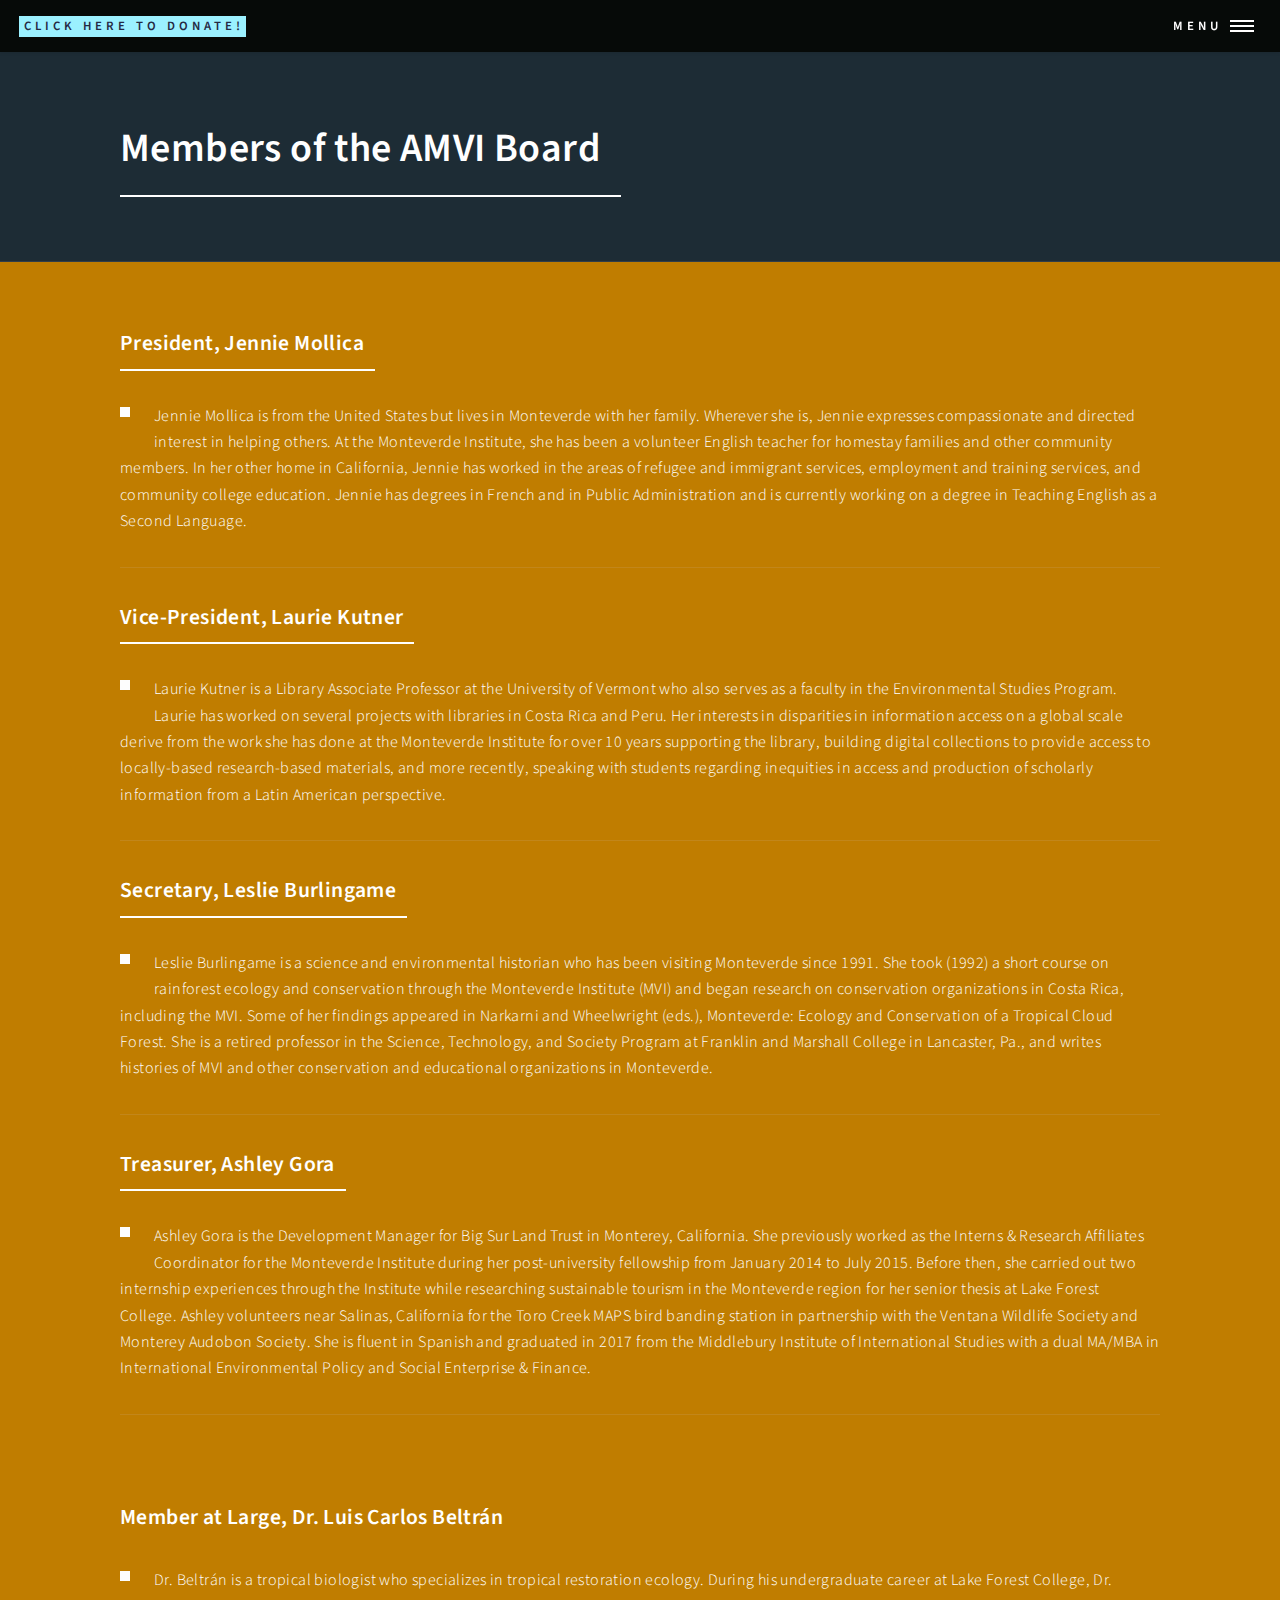
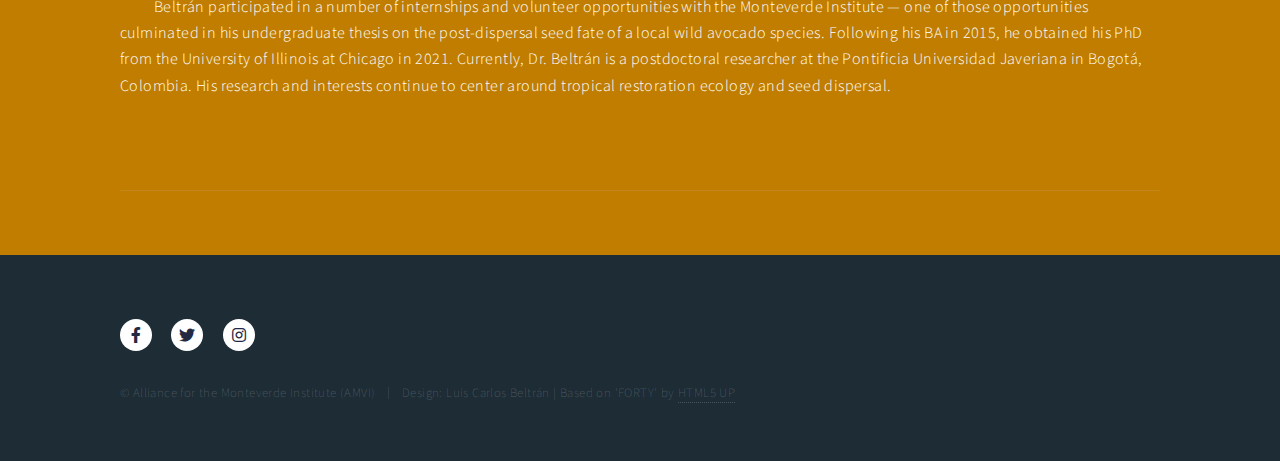
==== Board2.html @ 1d4072fe "Add files via upload" ====
<!DOCTYPE HTML>
<!--
	Forty by HTML5 UP
	html5up.net | @ajlkn
	Free for personal and commercial use under the CCA 3.0 license (html5up.net/license)
-->
<html>
	<head>
		<title>AMVI - Board of Directors</title>
		<meta charset="utf-8" />
		<meta name="viewport" content="width=device-width, initial-scale=1, user-scalable=no" />
		<link rel="stylesheet" href="assets/css/main.css" />
		<noscript><link rel="stylesheet" href="assets/css/noscript.css" /></noscript>
	</head>
	<body class="is-preload">

		<!-- Wrapper -->
			<div id="wrapper">

				<!-- Header -->
				<header id="header">
					<a href="Donate.html" class="logo"><strong>CLICK HERE TO DONATE!</strong> </a>
					<nav>
						<a href="#menu">Menu</a>
					</nav>
				</header>

				<!-- Menu -->
				<nav id="menu">
					<ul class="links">
						<li><a href="index.html">Home</a></li>
						<li><a href="GrantMakingPriorities.html">Grant Making Priorities</a></li>
						<li><a href="HowToApply.html">How to Apply</a></li>
						<li><a href="Partners.html">Partner Organizations</a></li>
						<li><a href="research.html">Monteverde Research</a></li>
						<li><a href="Board2.html">Meet the Board</a></li>
						<li><a href="Donate.html">Donate</a></li>
					</ul>
				</nav>

				<!-- Main -->
					<div id="main" class="alt">

						<!-- One -->
							<section id="one">
								<div class="inner">
									<header class="major">
										<h1>Members of the AMVI Board</h1>
									</header>
								</div>
							</section>

					</div>

					<div class="content", style="background-color:rgb(192, 125, 0)">
						<div class="inner">
							<header class="major">
								<h3>President, Jennie Mollica</h3>
							</header>
							<p><span class="image left"><img src="images/Jennie.jpeg" alt="" style="border: 5px solid rgb(253, 253, 253)"/></span>
								Jennie Mollica is from the United States but lives in Monteverde with her family. Wherever she is, Jennie expresses compassionate and directed interest in helping others. At the Monteverde Institute, she has been a volunteer English teacher for homestay families and other community members.  In her other home in California, Jennie has worked in the areas of refugee and immigrant services, employment and training services, and community college education. Jennie has degrees in French and in Public Administration and is currently working on a degree in Teaching English as a Second Language.</p>
							<hr>
							<header class="major">
							<h3>Vice-President, Laurie Kutner</h3>
							</header>
							<p><span class="image left"><img src="images/Laurie.png" alt="" style="border: 5px solid rgb(253, 253, 253)"/></span>
								Laurie Kutner is a Library Associate Professor at the University of Vermont who also serves as a faculty in the Environmental Studies Program.  Laurie has worked on several projects with libraries in Costa Rica and Peru.  Her interests in disparities in information access on a global scale derive from the work she has done at the Monteverde Institute for over 10 years supporting the library, building digital collections to provide access to locally-based research-based materials, and more recently, speaking with students regarding inequities in access and production of scholarly information from a Latin American perspective.</p>
							<hr>
							<header class="major">
								<h3>Secretary, Leslie Burlingame</h3>
							</header>
							<p><span class="image left"><img src="images/Leslie.png" alt="" style="border: 5px solid rgb(253, 253, 253)"/></span>
								Leslie Burlingame is a science and environmental historian who has been visiting Monteverde since 1991. She took (1992) a short course on rainforest ecology and conservation through the Monteverde Institute (MVI) and began research on conservation organizations in Costa Rica, including the MVI. Some of her findings appeared in Narkarni and Wheelwright (eds.), Monteverde: Ecology and Conservation of a Tropical Cloud Forest.  She is a retired professor in the Science, Technology, and Society Program at Franklin and Marshall College in Lancaster, Pa., and writes histories of MVI and other conservation and educational organizations in Monteverde.</p>
							<hr>
							<header class="major">
								<h3>Treasurer, Ashley Gora</h3>
							</header>	
							<p><span class="image left"><img src="images/Ashley.png" alt="" style="border: 5px solid rgb(253, 253, 253)"/></span>
								Ashley Gora is the Development Manager for Big Sur Land Trust in Monterey, California. She previously worked as the Interns & Research Affiliates Coordinator for the Monteverde Institute during her post-university fellowship from January 2014 to July 2015. Before then, she carried out two internship experiences through the Institute while researching sustainable tourism in the Monteverde region for her senior thesis at Lake Forest College. Ashley volunteers near Salinas, California for the Toro Creek MAPS bird banding station in partnership with the Ventana Wildlife Society and Monterey Audobon Society. She is fluent in Spanish and graduated in 2017 from the Middlebury Institute of International Studies with a dual MA/MBA in International Environmental Policy and Social Enterprise & Finance.</p>
							<hr>
							<header class="major"><br><br>
								<h3>Member at Large, Dr. Luis Carlos Beltrán</h3>
							</header>
							<p><span class="image left"><img src="images/Luis.png" alt="" style="border: 5px solid rgb(253, 253, 253)"/></span>
								Dr. Beltrán is a tropical biologist who specializes in tropical restoration ecology. 
								During his undergraduate career at Lake Forest College, Dr. Beltrán participated in a number of internships and volunteer opportunities 
								with the Monteverde Institute — one of those opportunities culminated in his undergraduate thesis on the 
								post-dispersal seed fate of a local wild avocado species. Following his BA in 2015, he obtained his PhD from the University of Illinois at Chicago in 2021. 
								Currently, Dr. Beltrán is a postdoctoral researcher at the Pontificia Universidad Javeriana in Bogotá, Colombia. 
								His research and interests continue to center around tropical restoration ecology and seed dispersal. 
							</p>					<br>		<hr>

							
							</div>
					</div>

					



					
				<!-- Footer -->
				<footer id="footer">
				<div class="inner">
					<ul class="icons">
						<li><a href="https://www.facebook.com/alliancemvi" class="icon brands alt fa-facebook-f"><span class="label">Facebook</span></a></li>
						<li><a href="#" class="icon brands alt fa-twitter"><span class="label">Twitter</span></a></li>
						<li><a href="#" class="icon brands alt fa-instagram"><span class="label">Instagram</span></a></li>
					</ul>
					<ul class="copyright">
						<li>&copy; Alliance for the Monteverde Institute (AMVI)</li><li>Design: Luis Carlos Beltrán | Based on 'FORTY' by <a href="https://html5up.net">HTML5 UP</a></li>
					</ul>
				</div>
			</footer>

	</div>

			</div>

		<!-- Scripts -->
			<script src="assets/js/jquery.min.js"></script>
			<script src="assets/js/jquery.scrolly.min.js"></script>
			<script src="assets/js/jquery.scrollex.min.js"></script>
			<script src="assets/js/browser.min.js"></script>
			<script src="assets/js/breakpoints.min.js"></script>
			<script src="assets/js/util.js"></script>
			<script src="assets/js/main.js"></script>

	</body>
</html>
---- assets/css/main.css ----
@import url(fontawesome-all.min.css);
@import url("https://fonts.googleapis.com/css?family=Source+Sans+Pro:300,300italic,600,600italic");

/*
	Forty by HTML5 UP
	html5up.net | @ajlkn
	Free for personal and commercial use under the CCA 3.0 license (html5up.net/license)
*/

html, body, div, span, applet, object,
iframe, h1, h2, h3, h4, h5, h6, p, blockquote,
pre, a, abbr, acronym, address, big, cite,
code, del, dfn, em, img, ins, kbd, q, s, samp,
small, strike, strong, sub, sup, tt, var, b,
u, i, center, dl, dt, dd, ol, ul, li, fieldset,
form, label, legend, table, caption, tbody,
tfoot, thead, tr, th, td, article, aside,
canvas, details, embed, figure, figcaption,
footer, header, hgroup, menu, nav, output, ruby,
section, summary, time, mark, audio, video {
	margin: 0;
	padding: 0;
	border: 0;
	font-size: 100%;
	font: inherit;
	vertical-align: baseline;}

article, aside, details, figcaption, figure,
footer, header, hgroup, menu, nav, section {
	display: block;}

body {
	line-height: 1;
}

ol, ul {
	list-style: none;
}

blockquote, q {
	quotes: none;
}

	blockquote:before, blockquote:after, q:before, q:after {
		content: '';
		content: none;
	}

table {
	border-collapse: collapse;
	border-spacing: 0;
}

body {
	-webkit-text-size-adjust: none;
}

mark {
	background-color: transparent;
	color: inherit;
}

input::-moz-focus-inner {
	border: 0;
	padding: 0;
}

input, select, textarea {
	-moz-appearance: none;
	-webkit-appearance: none;
	-ms-appearance: none;
	appearance: none;
}

/* Basic */

	@-ms-viewport {
		width: device-width;
	}

	body {
		-ms-overflow-style: scrollbar;
	}

	@media screen and (max-width: 480px) {

		html, body {
			min-width: 320px;
		}

	}

	html {
		box-sizing: border-box;
	}

	*, *:before, *:after {
		box-sizing: inherit;
	}

	body {
		background: #1d2c35;
	} 
	/* This is for setting all the background color  */

		body.is-preload *, body.is-preload *:before, body.is-preload *:after {
			-moz-animation: none !important;
			-webkit-animation: none !important;
			-ms-animation: none !important;
			animation: none !important;
			-moz-transition: none !important;
			-webkit-transition: none !important;
			-ms-transition: none !important;
			transition: none !important;
		}

/* Type */

	body, input, select, textarea {
		color: #ffffff;
		font-family: "Source Sans Pro", Helvetica, sans-serif;
		font-size: 17pt;
		font-weight: 300;
		letter-spacing: 0.025em;
		line-height: 1.65;
	}

		@media screen and (max-width: 1680px) {

			body, input, select, textarea {
				font-size: 14pt;
			}

		}

		@media screen and (max-width: 1280px) {

			body, input, select, textarea {
				font-size: 12pt;
			}

		}

		@media screen and (max-width: 360px) {

			body, input, select, textarea {
				font-size: 11pt;
			}

		}

	a {
		-moz-transition: color 0.2s ease-in-out, border-bottom-color 0.2s ease-in-out;
		-webkit-transition: color 0.2s ease-in-out, border-bottom-color 0.2s ease-in-out;
		-ms-transition: color 0.2s ease-in-out, border-bottom-color 0.2s ease-in-out;
		transition: color 0.2s ease-in-out, border-bottom-color 0.2s ease-in-out;
		border-bottom: dotted 1px;
		color: inherit;
		text-decoration: none;
	}

		a:hover {
			border-bottom-color: transparent;
			color: #9bf1ff !important;
		}

		a:active {
			color: #53e3fb !important;
		}

	strong, b {
		color: #ffffff;
		font-weight: 600;
	}

	em, i {
		font-style: italic;
	}

	p {
		margin: 0 0 2em 0;
	}

	h1, h2, h3, h4, h5, h6 {
		color: #ffffff;
		font-weight: 600;
		line-height: 1.65;
		margin: 0 0 1em 0;
	}

		h1 a, h2 a, h3 a, h4 a, h5 a, h6 a {
			color: inherit;
			border-bottom: 0;
		}

	h1 {
		font-size: 2.5em;
	}

	h2 {
		font-size: 1.75em;
	}

	h3 {
		font-size: 1.35em;
	}

	h4 {
		font-size: 1.1em;
	}

	h5 {
		font-size: 0.9em;
	}

	h6 {
		font-size: 0.7em;
	}

	@media screen and (max-width: 736px) {

		h1 {
			font-size: 2em;
		}

		h2 {
			font-size: 1.5em;
		}

		h3 {
			font-size: 1.25em;
		}

	}

	sub {
		font-size: 0.8em;
		position: relative;
		top: 0.5em;
	}

	sup {
		font-size: 0.8em;
		position: relative;
		top: -0.5em;
	}

	blockquote {
		border-left: solid 4px rgba(212, 212, 255, 0.1);
		font-style: italic;
		margin: 0 0 2em 0;
		padding: 0.5em 0 0.5em 2em;
	}

	code {
		background: rgba(212, 212, 255, 0.035);
		font-family: "Courier New", monospace;
		font-size: 0.9em;
		margin: 0 0.25em;
		padding: 0.25em 0.65em;
	}

	pre {
		-webkit-overflow-scrolling: touch;
		font-family: "Courier New", monospace;
		font-size: 0.9em;
		margin: 0 0 2em 0;
	}

		pre code {
			display: block;
			line-height: 1.75;
			padding: 1em 1.5em;
			overflow-x: auto;
		}

	hr {
		border: 0;
		border-bottom: solid 1px rgba(212, 212, 255, 0.1);
		margin: 2em 0;
	}

		hr.major {
			margin: 3em 0;
		}

	.align-left {
		text-align: left;
	}

	.align-center {
		text-align: center;
	}

	.align-right {
		text-align: right;
	}

/* Row */

	.row {
		display: flex;
		flex-wrap: wrap;
		box-sizing: border-box;
		align-items: stretch;
	}

		.row > * {
			box-sizing: border-box;
		}

		.row.gtr-uniform > * > :last-child {
			margin-bottom: 0;
		}

		.row.aln-left {
			justify-content: flex-start;
		}

		.row.aln-center {
			justify-content: center;
		}

		.row.aln-right {
			justify-content: flex-end;
		}

		.row.aln-top {
			align-items: flex-start;
		}

		.row.aln-middle {
			align-items: center;
		}

		.row.aln-bottom {
			align-items: flex-end;
		}

		.row > .imp {
			order: -1;
		}

		.row > .col-1 {
			width: 8.33333%;
		}

		.row > .off-1 {
			margin-left: 8.33333%;
		}

		.row > .col-2 {
			width: 16.66667%;
		}

		.row > .off-2 {
			margin-left: 16.66667%;
		}

		.row > .col-3 {
			width: 25%;
		}

		.row > .off-3 {
			margin-left: 25%;
		}

		.row > .col-4 {
			width: 33.33333%;
		}

		.row > .off-4 {
			margin-left: 33.33333%;
		}

		.row > .col-5 {
			width: 41.66667%;
		}

		.row > .off-5 {
			margin-left: 41.66667%;
		}

		.row > .col-6 {
			width: 50%;
		}

		.row > .off-6 {
			margin-left: 50%;
		}

		.row > .col-7 {
			width: 58.33333%;
		}

		.row > .off-7 {
			margin-left: 58.33333%;
		}

		.row > .col-8 {
			width: 66.66667%;
		}

		.row > .off-8 {
			margin-left: 66.66667%;
		}

		.row > .col-9 {
			width: 75%;
		}

		.row > .off-9 {
			margin-left: 75%;
		}

		.row > .col-10 {
			width: 83.33333%;
		}

		.row > .off-10 {
			margin-left: 83.33333%;
		}

		.row > .col-11 {
			width: 91.66667%;
		}

		.row > .off-11 {
			margin-left: 91.66667%;
		}

		.row > .col-12 {
			width: 100%;
		}

		.row > .off-12 {
			margin-left: 100%;
		}

		.row.gtr-0 {
			margin-top: 0;
			margin-left: 0em;
		}

			.row.gtr-0 > * {
				padding: 0 0 0 0em;
			}

			.row.gtr-0.gtr-uniform {
				margin-top: 0em;
			}

				.row.gtr-0.gtr-uniform > * {
					padding-top: 0em;
				}

		.row.gtr-25 {
			margin-top: 0;
			margin-left: -0.5em;
		}

			.row.gtr-25 > * {
				padding: 0 0 0 0.5em;
			}

			.row.gtr-25.gtr-uniform {
				margin-top: -0.5em;
			}

				.row.gtr-25.gtr-uniform > * {
					padding-top: 0.5em;
				}

		.row.gtr-50 {
			margin-top: 0;
			margin-left: -1em;
		}

			.row.gtr-50 > * {
				padding: 0 0 0 1em;
			}

			.row.gtr-50.gtr-uniform {
				margin-top: -1em;
			}

				.row.gtr-50.gtr-uniform > * {
					padding-top: 1em;
				}

		.row {
			margin-top: 0;
			margin-left: -2em;
		}

			.row > * {
				padding: 0 0 0 2em;
			}

			.row.gtr-uniform {
				margin-top: -2em;
			}

				.row.gtr-uniform > * {
					padding-top: 2em;
				}

		.row.gtr-150 {
			margin-top: 0;
			margin-left: -3em;
		}

			.row.gtr-150 > * {
				padding: 0 0 0 3em;
			}

			.row.gtr-150.gtr-uniform {
				margin-top: -3em;
			}

				.row.gtr-150.gtr-uniform > * {
					padding-top: 3em;
				}

		.row.gtr-200 {
			margin-top: 0;
			margin-left: -4em;
		}

			.row.gtr-200 > * {
				padding: 0 0 0 4em;
			}

			.row.gtr-200.gtr-uniform {
				margin-top: -4em;
			}

				.row.gtr-200.gtr-uniform > * {
					padding-top: 4em;
				}

		@media screen and (max-width: 1680px) {

			.row {
				display: flex;
				flex-wrap: wrap;
				box-sizing: border-box;
				align-items: stretch;
			}

				.row > * {
					box-sizing: border-box;
				}

				.row.gtr-uniform > * > :last-child {
					margin-bottom: 0;
				}

				.row.aln-left {
					justify-content: flex-start;
				}

				.row.aln-center {
					justify-content: center;
				}

				.row.aln-right {
					justify-content: flex-end;
				}

				.row.aln-top {
					align-items: flex-start;
				}

				.row.aln-middle {
					align-items: center;
				}

				.row.aln-bottom {
					align-items: flex-end;
				}

				.row > .imp-xlarge {
					order: -1;
				}

				.row > .col-1-xlarge {
					width: 8.33333%;
				}

				.row > .off-1-xlarge {
					margin-left: 8.33333%;
				}

				.row > .col-2-xlarge {
					width: 16.66667%;
				}

				.row > .off-2-xlarge {
					margin-left: 16.66667%;
				}

				.row > .col-3-xlarge {
					width: 25%;
				}

				.row > .off-3-xlarge {
					margin-left: 25%;
				}

				.row > .col-4-xlarge {
					width: 33.33333%;
				}

				.row > .off-4-xlarge {
					margin-left: 33.33333%;
				}

				.row > .col-5-xlarge {
					width: 41.66667%;
				}

				.row > .off-5-xlarge {
					margin-left: 41.66667%;
				}

				.row > .col-6-xlarge {
					width: 50%;
				}

				.row > .off-6-xlarge {
					margin-left: 50%;
				}

				.row > .col-7-xlarge {
					width: 58.33333%;
				}

				.row > .off-7-xlarge {
					margin-left: 58.33333%;
				}

				.row > .col-8-xlarge {
					width: 66.66667%;
				}

				.row > .off-8-xlarge {
					margin-left: 66.66667%;
				}

				.row > .col-9-xlarge {
					width: 75%;
				}

				.row > .off-9-xlarge {
					margin-left: 75%;
				}

				.row > .col-10-xlarge {
					width: 83.33333%;
				}

				.row > .off-10-xlarge {
					margin-left: 83.33333%;
				}

				.row > .col-11-xlarge {
					width: 91.66667%;
				}

				.row > .off-11-xlarge {
					margin-left: 91.66667%;
				}

				.row > .col-12-xlarge {
					width: 100%;
				}

				.row > .off-12-xlarge {
					margin-left: 100%;
				}

				.row.gtr-0 {
					margin-top: 0;
					margin-left: 0em;
				}

					.row.gtr-0 > * {
						padding: 0 0 0 0em;
					}

					.row.gtr-0.gtr-uniform {
						margin-top: 0em;
					}

						.row.gtr-0.gtr-uniform > * {
							padding-top: 0em;
						}

				.row.gtr-25 {
					margin-top: 0;
					margin-left: -0.5em;
				}

					.row.gtr-25 > * {
						padding: 0 0 0 0.5em;
					}

					.row.gtr-25.gtr-uniform {
						margin-top: -0.5em;
					}

						.row.gtr-25.gtr-uniform > * {
							padding-top: 0.5em;
						}

				.row.gtr-50 {
					margin-top: 0;
					margin-left: -1em;
				}

					.row.gtr-50 > * {
						padding: 0 0 0 1em;
					}

					.row.gtr-50.gtr-uniform {
						margin-top: -1em;
					}

						.row.gtr-50.gtr-uniform > * {
							padding-top: 1em;
						}

				.row {
					margin-top: 0;
					margin-left: -2em;
				}

					.row > * {
						padding: 0 0 0 2em;
					}

					.row.gtr-uniform {
						margin-top: -2em;
					}

						.row.gtr-uniform > * {
							padding-top: 2em;
						}

				.row.gtr-150 {
					margin-top: 0;
					margin-left: -3em;
				}

					.row.gtr-150 > * {
						padding: 0 0 0 3em;
					}

					.row.gtr-150.gtr-uniform {
						margin-top: -3em;
					}

						.row.gtr-150.gtr-uniform > * {
							padding-top: 3em;
						}

				.row.gtr-200 {
					margin-top: 0;
					margin-left: -4em;
				}

					.row.gtr-200 > * {
						padding: 0 0 0 4em;
					}

					.row.gtr-200.gtr-uniform {
						margin-top: -4em;
					}

						.row.gtr-200.gtr-uniform > * {
							padding-top: 4em;
						}

		}

		@media screen and (max-width: 1280px) {

			.row {
				display: flex;
				flex-wrap: wrap;
				box-sizing: border-box;
				align-items: stretch;
			}

				.row > * {
					box-sizing: border-box;
				}

				.row.gtr-uniform > * > :last-child {
					margin-bottom: 0;
				}

				.row.aln-left {
					justify-content: flex-start;
				}

				.row.aln-center {
					justify-content: center;
				}

				.row.aln-right {
					justify-content: flex-end;
				}

				.row.aln-top {
					align-items: flex-start;
				}

				.row.aln-middle {
					align-items: center;
				}

				.row.aln-bottom {
					align-items: flex-end;
				}

				.row > .imp-large {
					order: -1;
				}

				.row > .col-1-large {
					width: 8.33333%;
				}

				.row > .off-1-large {
					margin-left: 8.33333%;
				}

				.row > .col-2-large {
					width: 16.66667%;
				}

				.row > .off-2-large {
					margin-left: 16.66667%;
				}

				.row > .col-3-large {
					width: 25%;
				}

				.row > .off-3-large {
					margin-left: 25%;
				}

				.row > .col-4-large {
					width: 33.33333%;
				}

				.row > .off-4-large {
					margin-left: 33.33333%;
				}

				.row > .col-5-large {
					width: 41.66667%;
				}

				.row > .off-5-large {
					margin-left: 41.66667%;
				}

				.row > .col-6-large {
					width: 50%;
				}

				.row > .off-6-large {
					margin-left: 50%;
				}

				.row > .col-7-large {
					width: 58.33333%;
				}

				.row > .off-7-large {
					margin-left: 58.33333%;
				}

				.row > .col-8-large {
					width: 66.66667%;
				}

				.row > .off-8-large {
					margin-left: 66.66667%;
				}

				.row > .col-9-large {
					width: 75%;
				}

				.row > .off-9-large {
					margin-left: 75%;
				}

				.row > .col-10-large {
					width: 83.33333%;
				}

				.row > .off-10-large {
					margin-left: 83.33333%;
				}

				.row > .col-11-large {
					width: 91.66667%;
				}

				.row > .off-11-large {
					margin-left: 91.66667%;
				}

				.row > .col-12-large {
					width: 100%;
				}

				.row > .off-12-large {
					margin-left: 100%;
				}

				.row.gtr-0 {
					margin-top: 0;
					margin-left: 0em;
				}

					.row.gtr-0 > * {
						padding: 0 0 0 0em;
					}

					.row.gtr-0.gtr-uniform {
						margin-top: 0em;
					}

						.row.gtr-0.gtr-uniform > * {
							padding-top: 0em;
						}

				.row.gtr-25 {
					margin-top: 0;
					margin-left: -0.375em;
				}

					.row.gtr-25 > * {
						padding: 0 0 0 0.375em;
					}

					.row.gtr-25.gtr-uniform {
						margin-top: -0.375em;
					}

						.row.gtr-25.gtr-uniform > * {
							padding-top: 0.375em;
						}

				.row.gtr-50 {
					margin-top: 0;
					margin-left: -0.75em;
				}

					.row.gtr-50 > * {
						padding: 0 0 0 0.75em;
					}

					.row.gtr-50.gtr-uniform {
						margin-top: -0.75em;
					}

						.row.gtr-50.gtr-uniform > * {
							padding-top: 0.75em;
						}

				.row {
					margin-top: 0;
					margin-left: -1.5em;
				}

					.row > * {
						padding: 0 0 0 1.5em;
					}

					.row.gtr-uniform {
						margin-top: -1.5em;
					}

						.row.gtr-uniform > * {
							padding-top: 1.5em;
						}

				.row.gtr-150 {
					margin-top: 0;
					margin-left: -2.25em;
				}

					.row.gtr-150 > * {
						padding: 0 0 0 2.25em;
					}

					.row.gtr-150.gtr-uniform {
						margin-top: -2.25em;
					}

						.row.gtr-150.gtr-uniform > * {
							padding-top: 2.25em;
						}

				.row.gtr-200 {
					margin-top: 0;
					margin-left: -3em;
				}

					.row.gtr-200 > * {
						padding: 0 0 0 3em;
					}

					.row.gtr-200.gtr-uniform {
						margin-top: -3em;
					}

						.row.gtr-200.gtr-uniform > * {
							padding-top: 3em;
						}

		}

		@media screen and (max-width: 980px) {

			.row {
				display: flex;
				flex-wrap: wrap;
				box-sizing: border-box;
				align-items: stretch;
			}

				.row > * {
					box-sizing: border-box;
				}

				.row.gtr-uniform > * > :last-child {
					margin-bottom: 0;
				}

				.row.aln-left {
					justify-content: flex-start;
				}

				.row.aln-center {
					justify-content: center;
				}

				.row.aln-right {
					justify-content: flex-end;
				}

				.row.aln-top {
					align-items: flex-start;
				}

				.row.aln-middle {
					align-items: center;
				}

				.row.aln-bottom {
					align-items: flex-end;
				}

				.row > .imp-medium {
					order: -1;
				}

				.row > .col-1-medium {
					width: 8.33333%;
				}

				.row > .off-1-medium {
					margin-left: 8.33333%;
				}

				.row > .col-2-medium {
					width: 16.66667%;
				}

				.row > .off-2-medium {
					margin-left: 16.66667%;
				}

				.row > .col-3-medium {
					width: 25%;
				}

				.row > .off-3-medium {
					margin-left: 25%;
				}

				.row > .col-4-medium {
					width: 33.33333%;
				}

				.row > .off-4-medium {
					margin-left: 33.33333%;
				}

				.row > .col-5-medium {
					width: 41.66667%;
				}

				.row > .off-5-medium {
					margin-left: 41.66667%;
				}

				.row > .col-6-medium {
					width: 50%;
				}

				.row > .off-6-medium {
					margin-left: 50%;
				}

				.row > .col-7-medium {
					width: 58.33333%;
				}

				.row > .off-7-medium {
					margin-left: 58.33333%;
				}

				.row > .col-8-medium {
					width: 66.66667%;
				}

				.row > .off-8-medium {
					margin-left: 66.66667%;
				}

				.row > .col-9-medium {
					width: 75%;
				}

				.row > .off-9-medium {
					margin-left: 75%;
				}

				.row > .col-10-medium {
					width: 83.33333%;
				}

				.row > .off-10-medium {
					margin-left: 83.33333%;
				}

				.row > .col-11-medium {
					width: 91.66667%;
				}

				.row > .off-11-medium {
					margin-left: 91.66667%;
				}

				.row > .col-12-medium {
					width: 100%;
				}

				.row > .off-12-medium {
					margin-left: 100%;
				}

				.row.gtr-0 {
					margin-top: 0;
					margin-left: 0em;
				}

					.row.gtr-0 > * {
						padding: 0 0 0 0em;
					}

					.row.gtr-0.gtr-uniform {
						margin-top: 0em;
					}

						.row.gtr-0.gtr-uniform > * {
							padding-top: 0em;
						}

				.row.gtr-25 {
					margin-top: 0;
					margin-left: -0.375em;
				}

					.row.gtr-25 > * {
						padding: 0 0 0 0.375em;
					}

					.row.gtr-25.gtr-uniform {
						margin-top: -0.375em;
					}

						.row.gtr-25.gtr-uniform > * {
							padding-top: 0.375em;
						}

				.row.gtr-50 {
					margin-top: 0;
					margin-left: -0.75em;
				}

					.row.gtr-50 > * {
						padding: 0 0 0 0.75em;
					}

					.row.gtr-50.gtr-uniform {
						margin-top: -0.75em;
					}

						.row.gtr-50.gtr-uniform > * {
							padding-top: 0.75em;
						}

				.row {
					margin-top: 0;
					margin-left: -1.5em;
				}

					.row > * {
						padding: 0 0 0 1.5em;
					}

					.row.gtr-uniform {
						margin-top: -1.5em;
					}

						.row.gtr-uniform > * {
							padding-top: 1.5em;
						}

				.row.gtr-150 {
					margin-top: 0;
					margin-left: -2.25em;
				}

					.row.gtr-150 > * {
						padding: 0 0 0 2.25em;
					}

					.row.gtr-150.gtr-uniform {
						margin-top: -2.25em;
					}

						.row.gtr-150.gtr-uniform > * {
							padding-top: 2.25em;
						}

				.row.gtr-200 {
					margin-top: 0;
					margin-left: -3em;
				}

					.row.gtr-200 > * {
						padding: 0 0 0 3em;
					}

					.row.gtr-200.gtr-uniform {
						margin-top: -3em;
					}

						.row.gtr-200.gtr-uniform > * {
							padding-top: 3em;
						}

		}

		@media screen and (max-width: 736px) {

			.row {
				display: flex;
				flex-wrap: wrap;
				box-sizing: border-box;
				align-items: stretch;
			}

				.row > * {
					box-sizing: border-box;
				}

				.row.gtr-uniform > * > :last-child {
					margin-bottom: 0;
				}

				.row.aln-left {
					justify-content: flex-start;
				}

				.row.aln-center {
					justify-content: center;
				}

				.row.aln-right {
					justify-content: flex-end;
				}

				.row.aln-top {
					align-items: flex-start;
				}

				.row.aln-middle {
					align-items: center;
				}

				.row.aln-bottom {
					align-items: flex-end;
				}

				.row > .imp-small {
					order: -1;
				}

				.row > .col-1-small {
					width: 8.33333%;
				}

				.row > .off-1-small {
					margin-left: 8.33333%;
				}

				.row > .col-2-small {
					width: 16.66667%;
				}

				.row > .off-2-small {
					margin-left: 16.66667%;
				}

				.row > .col-3-small {
					width: 25%;
				}

				.row > .off-3-small {
					margin-left: 25%;
				}

				.row > .col-4-small {
					width: 33.33333%;
				}

				.row > .off-4-small {
					margin-left: 33.33333%;
				}

				.row > .col-5-small {
					width: 41.66667%;
				}

				.row > .off-5-small {
					margin-left: 41.66667%;
				}

				.row > .col-6-small {
					width: 50%;
				}

				.row > .off-6-small {
					margin-left: 50%;
				}

				.row > .col-7-small {
					width: 58.33333%;
				}

				.row > .off-7-small {
					margin-left: 58.33333%;
				}

				.row > .col-8-small {
					width: 66.66667%;
				}

				.row > .off-8-small {
					margin-left: 66.66667%;
				}

				.row > .col-9-small {
					width: 75%;
				}

				.row > .off-9-small {
					margin-left: 75%;
				}

				.row > .col-10-small {
					width: 83.33333%;
				}

				.row > .off-10-small {
					margin-left: 83.33333%;
				}

				.row > .col-11-small {
					width: 91.66667%;
				}

				.row > .off-11-small {
					margin-left: 91.66667%;
				}

				.row > .col-12-small {
					width: 100%;
				}

				.row > .off-12-small {
					margin-left: 100%;
				}

				.row.gtr-0 {
					margin-top: 0;
					margin-left: 0em;
				}

					.row.gtr-0 > * {
						padding: 0 0 0 0em;
					}

					.row.gtr-0.gtr-uniform {
						margin-top: 0em;
					}

						.row.gtr-0.gtr-uniform > * {
							padding-top: 0em;
						}

				.row.gtr-25 {
					margin-top: 0;
					margin-left: -0.3125em;
				}

					.row.gtr-25 > * {
						padding: 0 0 0 0.3125em;
					}

					.row.gtr-25.gtr-uniform {
						margin-top: -0.3125em;
					}

						.row.gtr-25.gtr-uniform > * {
							padding-top: 0.3125em;
						}

				.row.gtr-50 {
					margin-top: 0;
					margin-left: -0.625em;
				}

					.row.gtr-50 > * {
						padding: 0 0 0 0.625em;
					}

					.row.gtr-50.gtr-uniform {
						margin-top: -0.625em;
					}

						.row.gtr-50.gtr-uniform > * {
							padding-top: 0.625em;
						}

				.row {
					margin-top: 0;
					margin-left: -1.25em;
				}

					.row > * {
						padding: 0 0 0 1.25em;
					}

					.row.gtr-uniform {
						margin-top: -1.25em;
					}

						.row.gtr-uniform > * {
							padding-top: 1.25em;
						}

				.row.gtr-150 {
					margin-top: 0;
					margin-left: -1.875em;
				}

					.row.gtr-150 > * {
						padding: 0 0 0 1.875em;
					}

					.row.gtr-150.gtr-uniform {
						margin-top: -1.875em;
					}

						.row.gtr-150.gtr-uniform > * {
							padding-top: 1.875em;
						}

				.row.gtr-200 {
					margin-top: 0;
					margin-left: -2.5em;
				}

					.row.gtr-200 > * {
						padding: 0 0 0 2.5em;
					}

					.row.gtr-200.gtr-uniform {
						margin-top: -2.5em;
					}

						.row.gtr-200.gtr-uniform > * {
							padding-top: 2.5em;
						}

		}

		@media screen and (max-width: 480px) {

			.row {
				display: flex;
				flex-wrap: wrap;
				box-sizing: border-box;
				align-items: stretch;
			}

				.row > * {
					box-sizing: border-box;
				}

				.row.gtr-uniform > * > :last-child {
					margin-bottom: 0;
				}

				.row.aln-left {
					justify-content: flex-start;
				}

				.row.aln-center {
					justify-content: center;
				}

				.row.aln-right {
					justify-content: flex-end;
				}

				.row.aln-top {
					align-items: flex-start;
				}

				.row.aln-middle {
					align-items: center;
				}

				.row.aln-bottom {
					align-items: flex-end;
				}

				.row > .imp-xsmall {
					order: -1;
				}

				.row > .col-1-xsmall {
					width: 8.33333%;
				}

				.row > .off-1-xsmall {
					margin-left: 8.33333%;
				}

				.row > .col-2-xsmall {
					width: 16.66667%;
				}

				.row > .off-2-xsmall {
					margin-left: 16.66667%;
				}

				.row > .col-3-xsmall {
					width: 25%;
				}

				.row > .off-3-xsmall {
					margin-left: 25%;
				}

				.row > .col-4-xsmall {
					width: 33.33333%;
				}

				.row > .off-4-xsmall {
					margin-left: 33.33333%;
				}

				.row > .col-5-xsmall {
					width: 41.66667%;
				}

				.row > .off-5-xsmall {
					margin-left: 41.66667%;
				}

				.row > .col-6-xsmall {
					width: 50%;
				}

				.row > .off-6-xsmall {
					margin-left: 50%;
				}

				.row > .col-7-xsmall {
					width: 58.33333%;
				}

				.row > .off-7-xsmall {
					margin-left: 58.33333%;
				}

				.row > .col-8-xsmall {
					width: 66.66667%;
				}

				.row > .off-8-xsmall {
					margin-left: 66.66667%;
				}

				.row > .col-9-xsmall {
					width: 75%;
				}

				.row > .off-9-xsmall {
					margin-left: 75%;
				}

				.row > .col-10-xsmall {
					width: 83.33333%;
				}

				.row > .off-10-xsmall {
					margin-left: 83.33333%;
				}

				.row > .col-11-xsmall {
					width: 91.66667%;
				}

				.row > .off-11-xsmall {
					margin-left: 91.66667%;
				}

				.row > .col-12-xsmall {
					width: 100%;
				}

				.row > .off-12-xsmall {
					margin-left: 100%;
				}

				.row.gtr-0 {
					margin-top: 0;
					margin-left: 0em;
				}

					.row.gtr-0 > * {
						padding: 0 0 0 0em;
					}

					.row.gtr-0.gtr-uniform {
						margin-top: 0em;
					}

						.row.gtr-0.gtr-uniform > * {
							padding-top: 0em;
						}

				.row.gtr-25 {
					margin-top: 0;
					margin-left: -0.3125em;
				}

					.row.gtr-25 > * {
						padding: 0 0 0 0.3125em;
					}

					.row.gtr-25.gtr-uniform {
						margin-top: -0.3125em;
					}

						.row.gtr-25.gtr-uniform > * {
							padding-top: 0.3125em;
						}

				.row.gtr-50 {
					margin-top: 0;
					margin-left: -0.625em;
				}

					.row.gtr-50 > * {
						padding: 0 0 0 0.625em;
					}

					.row.gtr-50.gtr-uniform {
						margin-top: -0.625em;
					}

						.row.gtr-50.gtr-uniform > * {
							padding-top: 0.625em;
						}

				.row {
					margin-top: 0;
					margin-left: -1.25em;
				}

					.row > * {
						padding: 0 0 0 1.25em;
					}

					.row.gtr-uniform {
						margin-top: -1.25em;
					}

						.row.gtr-uniform > * {
							padding-top: 1.25em;
						}

				.row.gtr-150 {
					margin-top: 0;
					margin-left: -1.875em;
				}

					.row.gtr-150 > * {
						padding: 0 0 0 1.875em;
					}

					.row.gtr-150.gtr-uniform {
						margin-top: -1.875em;
					}

						.row.gtr-150.gtr-uniform > * {
							padding-top: 1.875em;
						}

				.row.gtr-200 {
					margin-top: 0;
					margin-left: -2.5em;
				}

					.row.gtr-200 > * {
						padding: 0 0 0 2.5em;
					}

					.row.gtr-200.gtr-uniform {
						margin-top: -2.5em;
					}

						.row.gtr-200.gtr-uniform > * {
							padding-top: 2.5em;
						}

		}

/* Section/Article */

	section.special, article.special {
		text-align: center;
	}

	header.major {
		width: -moz-max-content;
		width: -webkit-max-content;
		width: -ms-max-content;
		width: max-content;
		margin-bottom: 2em;
	}

		header.major > :first-child {
			margin-bottom: 0;
			width: calc(100% + 0.5em);
		}

			header.major > :first-child:after {
				content: '';
				background-color: #ffffff;
				display: block;
				height: 2px;
				margin: 0.325em 0 0.5em 0;
				width: 100%;
			}

		header.major > p {
			font-size: 0.7em;
			font-weight: 600;
			letter-spacing: 0.25em;
			margin-bottom: 0;
			text-transform: uppercase;
		}

		body.is-ie header.major > :first-child:after {
			max-width: 9em;
		}

		body.is-ie header.major > h1:after {
			max-width: 100% !important;
		}

	@media screen and (max-width: 736px) {

		header.major > p br {
			display: none;
		}

	}

/* Form */

	form {
		margin: 0 0 2em 0;
	}

		form > :last-child {
			margin-bottom: 0;
		}

		form > .fields {
			display: -moz-flex;
			display: -webkit-flex;
			display: -ms-flex;
			display: flex;
			-moz-flex-wrap: wrap;
			-webkit-flex-wrap: wrap;
			-ms-flex-wrap: wrap;
			flex-wrap: wrap;
			width: calc(100% + 3em);
			margin: -1.5em 0 2em -1.5em;
		}

			form > .fields > .field {
				-moz-flex-grow: 0;
				-webkit-flex-grow: 0;
				-ms-flex-grow: 0;
				flex-grow: 0;
				-moz-flex-shrink: 0;
				-webkit-flex-shrink: 0;
				-ms-flex-shrink: 0;
				flex-shrink: 0;
				padding: 1.5em 0 0 1.5em;
				width: calc(100% - 1.5em);
			}

				form > .fields > .field.half {
					width: calc(50% - 0.75em);
				}

				form > .fields > .field.third {
					width: calc(100%/3 - 0.5em);
				}

				form > .fields > .field.quarter {
					width: calc(25% - 0.375em);
				}

		@media screen and (max-width: 480px) {

			form > .fields {
				width: calc(100% + 3em);
				margin: -1.5em 0 2em -1.5em;
			}

				form > .fields > .field {
					padding: 1.5em 0 0 1.5em;
					width: calc(100% - 1.5em);
				}

					form > .fields > .field.half {
						width: calc(100% - 1.5em);
					}

					form > .fields > .field.third {
						width: calc(100% - 1.5em);
					}

					form > .fields > .field.quarter {
						width: calc(100% - 1.5em);
					}

		}

	label {
		color: #ffffff;
		display: block;
		font-size: 0.8em;
		font-weight: 600;
		letter-spacing: 0.25em;
		margin: 0 0 1em 0;
		text-transform: uppercase;
	}

	input[type="text"],
	input[type="password"],
	input[type="email"],
	input[type="tel"],
	input[type="search"],
	input[type="url"],
	select,
	textarea {
		-moz-appearance: none;
		-webkit-appearance: none;
		-ms-appearance: none;
		appearance: none;
		background: rgba(212, 212, 255, 0.035);
		border: none;
		border-radius: 0;
		color: inherit;
		display: block;
		outline: 0;
		padding: 0 1em;
		text-decoration: none;
		width: 100%;
	}

		input[type="text"]:invalid,
		input[type="password"]:invalid,
		input[type="email"]:invalid,
		input[type="tel"]:invalid,
		input[type="search"]:invalid,
		input[type="url"]:invalid,
		select:invalid,
		textarea:invalid {
			box-shadow: none;
		}

		input[type="text"]:focus,
		input[type="password"]:focus,
		input[type="email"]:focus,
		input[type="tel"]:focus,
		input[type="search"]:focus,
		input[type="url"]:focus,
		select:focus,
		textarea:focus {
			border-color: #9bf1ff;
			box-shadow: 0 0 0 2px #9bf1ff;
		}

	select {
		background-image: url("data:image/svg+xml;charset=utf8,%3Csvg xmlns='http://www.w3.org/2000/svg' width='40' height='40' preserveAspectRatio='none' viewBox='0 0 40 40'%3E%3Cpath d='M9.4,12.3l10.4,10.4l10.4-10.4c0.2-0.2,0.5-0.4,0.9-0.4c0.3,0,0.6,0.1,0.9,0.4l3.3,3.3c0.2,0.2,0.4,0.5,0.4,0.9 c0,0.4-0.1,0.6-0.4,0.9L20.7,31.9c-0.2,0.2-0.5,0.4-0.9,0.4c-0.3,0-0.6-0.1-0.9-0.4L4.3,17.3c-0.2-0.2-0.4-0.5-0.4-0.9 c0-0.4,0.1-0.6,0.4-0.9l3.3-3.3c0.2-0.2,0.5-0.4,0.9-0.4S9.1,12.1,9.4,12.3z' fill='rgba(212, 212, 255, 0.1)' /%3E%3C/svg%3E");
		background-size: 1.25rem;
		background-repeat: no-repeat;
		background-position: calc(100% - 1rem) center;
		height: 2.75em;
		padding-right: 2.75em;
		text-overflow: ellipsis;
	}

		select option {
			color: #ffffff;
			background: #242943;
		}

		select:focus::-ms-value {
			background-color: transparent;
		}

		select::-ms-expand {
			display: none;
		}

	input[type="text"],
	input[type="password"],
	input[type="email"],
	input[type="tel"],
	input[type="search"],
	input[type="url"],
	select {
		height: 2.75em;
	}

	textarea {
		padding: 0.75em 1em;
	}

	input[type="checkbox"],
	input[type="radio"] {
		-moz-appearance: none;
		-webkit-appearance: none;
		-ms-appearance: none;
		appearance: none;
		display: block;
		float: left;
		margin-right: -2em;
		opacity: 0;
		width: 1em;
		z-index: -1;
	}

		input[type="checkbox"] + label,
		input[type="radio"] + label {
			text-decoration: none;
			color: #ffffff;
			cursor: pointer;
			display: inline-block;
			font-weight: 300;
			padding-left: 2.65em;
			padding-right: 0.75em;
			position: relative;
		}

			input[type="checkbox"] + label:before,
			input[type="radio"] + label:before {
				-moz-osx-font-smoothing: grayscale;
				-webkit-font-smoothing: antialiased;
				display: inline-block;
				font-style: normal;
				font-variant: normal;
				text-rendering: auto;
				line-height: 1;
				text-transform: none !important;
				font-family: 'Font Awesome 5 Free';
				font-weight: 900;
			}

			input[type="checkbox"] + label:before,
			input[type="radio"] + label:before {
				background: rgba(216, 216, 221, 0.035);
				content: '';
				display: inline-block;
				font-size: 0.8em;
				height: 2.0625em;
				left: 0;
				letter-spacing: 0;
				line-height: 2.0625em;
				position: absolute;
				text-align: center;
				top: 0;
				width: 2.0625em;
			}

		input[type="checkbox"]:checked + label:before,
		input[type="radio"]:checked + label:before {
			background: #ffffff;
			border-color: #9bf1ff;
			content: '\f00c';
			color: #242943;
		}

		input[type="checkbox"]:focus + label:before,
		input[type="radio"]:focus + label:before {
			box-shadow: 0 0 0 2px #9bf1ff;
		}

	input[type="radio"] + label:before {
		border-radius: 100%;
	}

	::-webkit-input-placeholder {
		color: rgba(244, 244, 255, 0.2) !important;
		opacity: 1.0;
	}

	:-moz-placeholder {
		color: rgba(244, 244, 255, 0.2) !important;
		opacity: 1.0;
	}

	::-moz-placeholder {
		color: rgba(244, 244, 255, 0.2) !important;
		opacity: 1.0;
	}

	:-ms-input-placeholder {
		color: rgba(244, 244, 255, 0.2) !important;
		opacity: 1.0;
	}

/* Box */

	.box {
		border: solid 1px rgba(212, 212, 255, 0.1);
		margin-bottom: 2em;
		padding: 1.5em;
	}

		.box > :last-child,
		.box > :last-child > :last-child,
		.box > :last-child > :last-child > :last-child {
			margin-bottom: 0;
		}

		.box.alt {
			border: 0;
			border-radius: 0;
			padding: 0;
		}

/* Icon */

	.icon {
		text-decoration: none;
		border-bottom: none;
		position: relative;
	}

		.icon:before {
			-moz-osx-font-smoothing: grayscale;
			-webkit-font-smoothing: antialiased;
			display: inline-block;
			font-style: normal;
			font-variant: normal;
			text-rendering: auto;
			line-height: 1;
			text-transform: none !important;
			font-family: 'Font Awesome 5 Free';
			font-weight: 400;
		}

		.icon > .label {
			display: none;
		}

		.icon:before {
			line-height: inherit;
		}

		.icon.solid:before {
			font-weight: 900;
		}

		.icon.brands:before {
			font-family: 'Font Awesome 5 Brands';
		}

		.icon.alt:before {
			background-color: #ffffff;
			border-radius: 100%;
			color: #242943;
			display: inline-block;
			height: 2em;
			line-height: 2em;
			text-align: center;
			width: 2em;
		}

	a.icon.alt:before {
		-moz-transition: background-color 0.2s ease-in-out;
		-webkit-transition: background-color 0.2s ease-in-out;
		-ms-transition: background-color 0.2s ease-in-out;
		transition: background-color 0.2s ease-in-out;
	}

	a.icon.alt:hover:before {
		background-color: #6fc3df;
	}

	a.icon.alt:active:before {
		background-color: #37a6cb;
	}

/* Image */

	.image {
		border: 0;
		display: inline-block;
		position: relative;
	}

		.image img {
			display: block;
		}

		.image.left, .image.right {
			max-width: 30%;
		}

			.image.left img, .image.right img {
				width: 100%;
			}

		.image.left {
			float: left;
			margin: 0 1.5em 1.25em 0;
			top: 0.25em;
		}

		.image.right {
			float: right;
			margin: 0 0 1.25em 1.5em;
			top: 0.25em;
		}

		.image.fit {
			display: block;
			margin: 0 0 2em 0;
			width: 100%;
		}

			.image.fit img {
				width: 100%;
			}

		.image.main {
			display: block;
			margin: 2.5em 0;
			width: 100%;
		}

			.image.main img {
				width: 100%;
			}

			@media screen and (max-width: 736px) {

				.image.main {
					margin: 1.5em 0;
				}

			}

/* List */

	ol {
		list-style: decimal;
		margin: 0 0 2em 0;
		padding-left: 1.25em;
	}

		ol li {
			padding-left: 0.25em;
		}

	ul {
		list-style: disc;
		margin: 0 0 2em 0;
		padding-left: 1em;
	}

		ul li {
			padding-left: 0.5em;
		}

		ul.alt {
			list-style: none;
			padding-left: 0;
		}

			ul.alt li {
				border-top: solid 1px rgba(212, 212, 255, 0.1);
				padding: 0.5em 0;
			}

				ul.alt li:first-child {
					border-top: 0;
					padding-top: 0;
				}

	dl {
		margin: 0 0 2em 0;
	}

		dl dt {
			display: block;
			font-weight: 600;
			margin: 0 0 1em 0;
		}

		dl dd {
			margin-left: 2em;
		}

/* Actions */

	ul.actions {
		display: -moz-flex;
		display: -webkit-flex;
		display: -ms-flex;
		display: flex;
		cursor: default;
		list-style: none;
		margin-left: -1em;
		padding-left: 0;
	}

		ul.actions li {
			padding: 0 0 0 1em;
			vertical-align: middle;
		}

		ul.actions.special {
			-moz-justify-content: center;
			-webkit-justify-content: center;
			-ms-justify-content: center;
			justify-content: center;
			width: 100%;
			margin-left: 0;
		}

			ul.actions.special li:first-child {
				padding-left: 0;
			}

		ul.actions.stacked {
			-moz-flex-direction: column;
			-webkit-flex-direction: column;
			-ms-flex-direction: column;
			flex-direction: column;
			margin-left: 0;
		}

			ul.actions.stacked li {
				padding: 1.3em 0 0 0;
			}

				ul.actions.stacked li:first-child {
					padding-top: 0;
				}

		ul.actions.fit {
			width: calc(100% + 1em);
		}

			ul.actions.fit li {
				-moz-flex-grow: 1;
				-webkit-flex-grow: 1;
				-ms-flex-grow: 1;
				flex-grow: 1;
				-moz-flex-shrink: 1;
				-webkit-flex-shrink: 1;
				-ms-flex-shrink: 1;
				flex-shrink: 1;
				width: 100%;
			}

				ul.actions.fit li > * {
					width: 100%;
				}

			ul.actions.fit.stacked {
				width: 100%;
			}

/* Icons */

	ul.icons {
		cursor: default;
		list-style: none;
		padding-left: 0;
	}

		ul.icons li {
			display: inline-block;
			padding: 0 1em 0 0;
		}

			ul.icons li:last-child {
				padding-right: 0;
			}

		@media screen and (max-width: 736px) {

			ul.icons li {
				padding: 0 0.75em 0 0;
			}

		}

/* Pagination */

	ul.pagination {
		cursor: default;
		list-style: none;
		padding-left: 0;
	}

		ul.pagination li {
			display: inline-block;
			padding-left: 0;
			vertical-align: middle;
		}

			ul.pagination li > .page {
				-moz-transition: background-color 0.2s ease-in-out, color 0.2s ease-in-out;
				-webkit-transition: background-color 0.2s ease-in-out, color 0.2s ease-in-out;
				-ms-transition: background-color 0.2s ease-in-out, color 0.2s ease-in-out;
				transition: background-color 0.2s ease-in-out, color 0.2s ease-in-out;
				border-bottom: 0;
				display: inline-block;
				font-size: 0.8em;
				font-weight: 600;
				height: 1.5em;
				line-height: 1.5em;
				margin: 0 0.125em;
				min-width: 1.5em;
				padding: 0 0.5em;
				text-align: center;
			}

				ul.pagination li > .page.active {
					background-color: #ffffff;
					color: #242943;
				}

					ul.pagination li > .page.active:hover {
						background-color: #9bf1ff;
						color: #242943 !important;
					}

					ul.pagination li > .page.active:active {
						background-color: #53e3fb;
					}

			ul.pagination li:first-child {
				padding-right: 0.75em;
			}

			ul.pagination li:last-child {
				padding-left: 0.75em;
			}

		@media screen and (max-width: 480px) {

			ul.pagination li:nth-child(n+2):nth-last-child(n+2) {
				display: none;
			}

			ul.pagination li:first-child {
				padding-right: 0;
			}

		}

/* Table */

	.table-wrapper {
		-webkit-overflow-scrolling: touch;
		overflow-x: auto;
	}

	table {
		margin: 0 0 2em 0;
		width: 100%;
	}

		table tbody tr {
			border: solid 1px rgba(212, 212, 255, 0.1);
			border-left: 0;
			border-right: 0;
		}

			table tbody tr:nth-child(2n + 1) {
				background-color: rgba(212, 255, 241, 0.035);
			}

		table td {
			padding: 0.75em 0.75em;
		}

		table th {
			color: #ffffff;
			font-size: 0.9em;
			font-weight: 600;
			padding: 0 0.75em 0.75em 0.75em;
			text-align: left;
		}

		table thead {
			border-bottom: solid 2px rgba(212, 212, 255, 0.1);
		}

		table tfoot {
			border-top: solid 2px rgba(212, 212, 255, 0.1);
		}

		table.alt {
			border-collapse: separate;
		}

			table.alt tbody tr td {
				border: solid 1px rgba(212, 212, 255, 0.1);
				border-left-width: 0;
				border-top-width: 0;
			}

				table.alt tbody tr td:first-child {
					border-left-width: 1px;
				}

			table.alt tbody tr:first-child td {
				border-top-width: 1px;
			}

			table.alt thead {
				border-bottom: 0;
			}

			table.alt tfoot {
				border-top: 0;
			}

/* Button */

	input[type="submit"],
	input[type="reset"],
	input[type="button"],
	button,
	.button {
		-moz-appearance: none;
		-webkit-appearance: none;
		-ms-appearance: none;
		appearance: none;
		-moz-transition: background-color 0.2s ease-in-out, box-shadow 0.2s ease-in-out, color 0.2s ease-in-out;
		-webkit-transition: background-color 0.2s ease-in-out, box-shadow 0.2s ease-in-out, color 0.2s ease-in-out;
		-ms-transition: background-color 0.2s ease-in-out, box-shadow 0.2s ease-in-out, color 0.2s ease-in-out;
		transition: background-color 0.2s ease-in-out, box-shadow 0.2s ease-in-out, color 0.2s ease-in-out;
		background-color: transparent;
		border: 0;
		border-radius: 0;
		box-shadow: inset 0 0 0 2px #ffffff;
		color: #ffffff;
		cursor: pointer;
		display: inline-block;
		font-size: 0.8em;
		font-weight: 600;
		height: 3.5em;
		letter-spacing: 0.25em;
		line-height: 3.5em;
		padding: 0 1.75em;
		text-align: center;
		text-decoration: none;
		text-transform: uppercase;
		white-space: nowrap;
	}

		input[type="submit"]:hover, input[type="submit"]:active,
		input[type="reset"]:hover,
		input[type="reset"]:active,
		input[type="button"]:hover,
		input[type="button"]:active,
		button:hover,
		button:active,
		.button:hover,
		.button:active {
			box-shadow: inset 0 0 0 2px #9bf1ff;
			color: #9bf1ff;
		}

		input[type="submit"]:active,
		input[type="reset"]:active,
		input[type="button"]:active,
		button:active,
		.button:active {
			background-color: rgba(155, 241, 255, 0.1);
			box-shadow: inset 0 0 0 2px #53e3fb;
			color: #53e3fb;
		}

		input[type="submit"].icon:before,
		input[type="reset"].icon:before,
		input[type="button"].icon:before,
		button.icon:before,
		.button.icon:before {
			margin-right: 0.5em;
		}

		input[type="submit"].fit,
		input[type="reset"].fit,
		input[type="button"].fit,
		button.fit,
		.button.fit {
			width: 100%;
		}

		input[type="submit"].small,
		input[type="reset"].small,
		input[type="button"].small,
		button.small,
		.button.small {
			font-size: 0.6em;
		}

		input[type="submit"].large,
		input[type="reset"].large,
		input[type="button"].large,
		button.large,
		.button.large {
			font-size: 1.25em;
			height: 3em;
			line-height: 3em;
		}

		input[type="submit"].next,
		input[type="reset"].next,
		input[type="button"].next,
		button.next,
		.button.next {
			padding-right: 4.5em;
			position: relative;
		}

			input[type="submit"].next:before, input[type="submit"].next:after,
			input[type="reset"].next:before,
			input[type="reset"].next:after,
			input[type="button"].next:before,
			input[type="button"].next:after,
			button.next:before,
			button.next:after,
			.button.next:before,
			.button.next:after {
				-moz-transition: opacity 0.2s ease-in-out;
				-webkit-transition: opacity 0.2s ease-in-out;
				-ms-transition: opacity 0.2s ease-in-out;
				transition: opacity 0.2s ease-in-out;
				background-position: center right;
				background-repeat: no-repeat;
				background-size: 36px 24px;
				content: '';
				display: block;
				height: 100%;
				position: absolute;
				right: 1.5em;
				top: 0;
				vertical-align: middle;
				width: 36px;
			}

			input[type="submit"].next:before,
			input[type="reset"].next:before,
			input[type="button"].next:before,
			button.next:before,
			.button.next:before {
				background-image: url("data:image/svg+xml;charset=utf8,%3Csvg xmlns='http://www.w3.org/2000/svg' xmlns:xlink='http://www.w3.org/1999/xlink' width='36px' height='24px' viewBox='0 0 36 24' zoomAndPan='disable'%3E%3Cstyle%3Eline %7B stroke: %23ffffff%3B stroke-width: 2px%3B %7D%3C/style%3E%3Cline x1='0' y1='12' x2='34' y2='12' /%3E%3Cline x1='25' y1='4' x2='34' y2='12.5' /%3E%3Cline x1='25' y1='20' x2='34' y2='11.5' /%3E%3C/svg%3E");
			}

			input[type="submit"].next:after,
			input[type="reset"].next:after,
			input[type="button"].next:after,
			button.next:after,
			.button.next:after {
				background-image: url("data:image/svg+xml;charset=utf8,%3Csvg xmlns='http://www.w3.org/2000/svg' xmlns:xlink='http://www.w3.org/1999/xlink' width='36px' height='24px' viewBox='0 0 36 24' zoomAndPan='disable'%3E%3Cstyle%3Eline %7B stroke: %239bf1ff%3B stroke-width: 2px%3B %7D%3C/style%3E%3Cline x1='0' y1='12' x2='34' y2='12' /%3E%3Cline x1='25' y1='4' x2='34' y2='12.5' /%3E%3Cline x1='25' y1='20' x2='34' y2='11.5' /%3E%3C/svg%3E");
				opacity: 0;
				z-index: 1;
			}

			input[type="submit"].next:hover:after, input[type="submit"].next:active:after,
			input[type="reset"].next:hover:after,
			input[type="reset"].next:active:after,
			input[type="button"].next:hover:after,
			input[type="button"].next:active:after,
			button.next:hover:after,
			button.next:active:after,
			.button.next:hover:after,
			.button.next:active:after {
				opacity: 1;
			}

			@media screen and (max-width: 1280px) {

				input[type="submit"].next,
				input[type="reset"].next,
				input[type="button"].next,
				button.next,
				.button.next {
					padding-right: 5em;
				}

			}

		input[type="submit"].primary,
		input[type="reset"].primary,
		input[type="button"].primary,
		button.primary,
		.button.primary {
			background-color: #ffffff;
			box-shadow: none;
			color: #242943;
		}

			input[type="submit"].primary:hover, input[type="submit"].primary:active,
			input[type="reset"].primary:hover,
			input[type="reset"].primary:active,
			input[type="button"].primary:hover,
			input[type="button"].primary:active,
			button.primary:hover,
			button.primary:active,
			.button.primary:hover,
			.button.primary:active {
				background-color: #9bf1ff;
				color: #242943 !important;
			}

			input[type="submit"].primary:active,
			input[type="reset"].primary:active,
			input[type="button"].primary:active,
			button.primary:active,
			.button.primary:active {
				background-color: #53e3fb;
			}

		input[type="submit"].disabled, input[type="submit"]:disabled,
		input[type="reset"].disabled,
		input[type="reset"]:disabled,
		input[type="button"].disabled,
		input[type="button"]:disabled,
		button.disabled,
		button:disabled,
		.button.disabled,
		.button:disabled {
			pointer-events: none;
			cursor: default;
			opacity: 0.25;
		}

/* Tiles */

	.tiles {
		display: -moz-flex;
		display: -webkit-flex;
		display: -ms-flex;
		display: flex;
		-moz-flex-wrap: wrap;
		-webkit-flex-wrap: wrap;
		-ms-flex-wrap: wrap;
		flex-wrap: wrap;
		border-top: 0 !important;
	}

		.tiles + * {
			border-top: 0 !important;
		}

		.tiles article {
			-moz-align-items: center;
			-webkit-align-items: center;
			-ms-align-items: center;
			align-items: center;
			display: -moz-flex;
			display: -webkit-flex;
			display: -ms-flex;
			display: flex;
			-moz-transition: -moz-transform 0.25s ease, opacity 0.25s ease, -moz-filter 1s ease, -webkit-filter 1s ease;
			-webkit-transition: -webkit-transform 0.25s ease, opacity 0.25s ease, -webkit-filter 1s ease, -webkit-filter 1s ease;
			-ms-transition: -ms-transform 0.25s ease, opacity 0.25s ease, -ms-filter 1s ease, -webkit-filter 1s ease;
			transition: transform 0.25s ease, opacity 0.25s ease, filter 1s ease, -webkit-filter 1s ease;
			padding: 4em 4em 2em 4em ;
			background-position: center;
			background-repeat: no-repeat;
			background-size: cover;
			cursor: default;
			height: 40vh;
			max-height: 40em;
			min-height: 23em;
			overflow: hidden;
			position: relative;
			width: 40%;
		}

			.tiles article .image {
				display: none;
			}

			.tiles article header {
				position: relative;
				z-index: 3;
			}

			.tiles article h3 {
				font-size: 1.75em;
			}

				.tiles article h3 a:hover {
					color: inherit !important;
				}

			.tiles article .link.primary {
				border: 0;
				height: 100%;
				left: 0;
				position: absolute;
				top: 0;
				width: 100%;
				z-index: 4;
			}

			.tiles article:before {
				-moz-transition: opacity 0.5s ease;
				-webkit-transition: opacity 0.5s ease;
				-ms-transition: opacity 0.5s ease;
				transition: opacity 0.5s ease;
				bottom: 0;
				content: '';
				display: block;
				height: 100%;
				left: 0;
				opacity: 0.25;
				position: absolute;
				width: 100%;
				z-index: 2;
			}

			.tiles article:after {
				background-color: rgba(36, 41, 67, 0.25);
				content: '';
				display: block;
				height: 100%;
				left: 0;
				position: absolute;
				top: 0;
				width: 100%;
				z-index: 1;
			}

			.tiles article:hover:before {
				opacity: 0;
			}

			.tiles article.is-transitioning {
				-moz-transform: scale(0.95);
				-webkit-transform: scale(0.95);
				-ms-transform: scale(0.95);
				transform: scale(0.95);
				-moz-filter: blur(0.5em);
				-webkit-filter: blur(0.5em);
				-ms-filter: blur(0.5em);
				filter: blur(0.5em);
				opacity: 0;
			}

			.tiles article:nth-child(4n - 1), .tiles article:nth-child(4n - 2) {
				width: 60%;
			}

			.tiles article:nth-child(6n - 5):before {
				background-color: #c7df6f;
			} 

			.tiles article:nth-child(6n - 4):before {
				background-color: #8d82c4;
			}

			.tiles article:nth-child(6n - 3):before {
				background-color: #ec8d81;
			}

			.tiles article:nth-child(6n - 2):before {
				background-color: #e7b788;
			}

			.tiles article:nth-child(6n - 1):before {
				background-color: #8ea9e8;
			}

			.tiles article:nth-child(6n):before {
				background-color: #87c5a4;
			}

		@media screen and (max-width: 1280px) {

			.tiles article {
				padding: 4em 3em 2em 3em ;
				height: 30vh;
				max-height: 30em;
				min-height: 20em;
			}

		}

		@media screen and (max-width: 980px) {

			.tiles article {
				width: 50% !important;
			}

		}

		@media screen and (max-width: 736px) {

			.tiles article {
				padding: 3em 1.5em 1em 1.5em ;
				height: 16em;
				max-height: none;
				min-height: 0;
			}

				.tiles article h3 {
					font-size: 1.5em;
				}

		}

		@media screen and (max-width: 480px) {

			.tiles {
				display: block;
			}

				.tiles article {
					height: 20em;
					width: 100% !important;
				}

		}

/* Contact Method */

	.contact-method {
		margin: 0 0 2em 0;
		padding-left: 3.25em;
		position: relative;
	}

		.contact-method .icon {
			left: 0;
			position: absolute;
			top: 0;
		}

		.contact-method h3 {
			margin: 0 0 0.5em 0;
		}

/* Spotlights */

	.spotlights {
		border-top: 0 !important;
	}

		.spotlights + * {
			border-top: 0 !important;
		}

		.spotlights > section {
			display: -moz-flex;
			display: -webkit-flex;
			display: -ms-flex;
			display: flex;
			-moz-flex-direction: row;
			-webkit-flex-direction: row;
			-ms-flex-direction: row;
			flex-direction: row;
			background-color: #2e3450;
		}

			.spotlights > section > .image {
				background-position: center center;
				background-size: cover;
				border-radius: 0;
				display: block;
				position: relative;
				width: 30%;
			}

				.spotlights > section > .image img {
					border-radius: 0;
					display: block;
					width: 100%;
				}

				.spotlights > section > .image:before {
					background: rgba(36, 41, 67, 0.9);
					content: '';
					display: block;
					height: 100%;
					left: 0;
					opacity: 0;
					position: absolute;
					top: 0;
					width: 100%;
				}

			.spotlights > section > .content {
				display: -moz-flex;
				display: -webkit-flex;
				display: -ms-flex;
				display: flex;
				-moz-flex-direction: column;
				-webkit-flex-direction: column;
				-ms-flex-direction: column;
				flex-direction: column;
				-moz-justify-content: center;
				-webkit-justify-content: center;
				-ms-justify-content: center;
				justify-content: center;
				-moz-align-items: center;
				-webkit-align-items: center;
				-ms-align-items: center;
				align-items: center;
				padding: 2em 3em 0.1em 3em ;
				width: 70%;
			}

				.spotlights > section > .content > .inner {
					margin: 0 auto;
					max-width: 100%;
					width: 65em;
				}

			.spotlights > section:nth-child(2n) {
				-moz-flex-direction: row-reverse;
				-webkit-flex-direction: row-reverse;
				-ms-flex-direction: row-reverse;
				flex-direction: row-reverse;
				background-color: #333856;
			}

				.spotlights > section:nth-child(2n) > .content {
					-moz-align-items: -moz-flex-end;
					-webkit-align-items: -webkit-flex-end;
					-ms-align-items: -ms-flex-end;
					align-items: flex-end;
				}

		@media screen and (max-width: 1680px) {

			.spotlights > section > .image {
				width: 40%;
			}

			.spotlights > section > .content {
				width: 60%;
			}

		}

		@media screen and (max-width: 1280px) {

			.spotlights > section > .image {
				width: 45%;
			}

			.spotlights > section > .content {
				width: 55%;
			}

		}

		@media screen and (max-width: 980px) {

			.spotlights > section {
				display: block;
			}

				.spotlights > section > .image {
					width: 100%;
				}

				.spotlights > section > .content {
					padding: 4em 3em 2em 3em ;
					width: 100%;
				}

		}

		@media screen and (max-width: 736px) {

			.spotlights > section > .content {
				padding: 3em 1.5em 1em 1.5em ;
			}

		}

/* Header */

	@-moz-keyframes reveal-header {
		0% {
			top: -4em;
			opacity: 0;
		}

		100% {
			top: 0;
			opacity: 1;
		}
	}

	@-webkit-keyframes reveal-header {
		0% {
			top: -4em;
			opacity: 0;
		}

		100% {
			top: 0;
			opacity: 1;
		}
	}

	@-ms-keyframes reveal-header {
		0% {
			top: -4em;
			opacity: 0;
		}

		100% {
			top: 0;
			opacity: 1;
		}
	}

	@keyframes reveal-header {
		0% {
			top: -4em;
			opacity: 0;
		}

		100% {
			top: 0;
			opacity: 1;
		}
	}

	#header {
		display: -moz-flex;
		display: -webkit-flex;
		display: -ms-flex;
		display: flex;
		background-color: #060a08;
		box-shadow: 0 0 0.25em 0 rgba(0, 0, 0, 0.15);
		cursor: default;
		font-weight: 600;
		height: 3.25em;
		left: 0;
		letter-spacing: 0.25em;
		line-height: 3.25em;
		margin: 0;
		position: fixed;
		text-transform: uppercase;
		top: 0;
		width: 100%;
		z-index: 10000;
	}

		#header .logo {
			border: 0;
			display: inline-block;
			font-size: 0.8em;
			height: inherit;
			line-height: inherit;
			padding: 0 1.5em;
		}

			#header .logo strong {
				-moz-transition: background-color 0.2s ease-in-out, color 0.2s ease-in-out;
				-webkit-transition: background-color 0.2s ease-in-out, color 0.2s ease-in-out;
				-ms-transition: background-color 0.2s ease-in-out, color 0.2s ease-in-out;
				transition: background-color 0.2s ease-in-out, color 0.2s ease-in-out;
				background-color: #ffffff;
				color: #242943;
				display: inline-block;
				line-height: 1.65em;
				margin-right: 0.325em;
				padding: 0 0.125em 0 0.375em;
			}

			#header .logo:hover strong {
				background-color: #9bf1ff;
			}

			#header .logo:active strong {
				background-color: #53e3fb;
			}

		#header nav {
			display: -moz-flex;
			display: -webkit-flex;
			display: -ms-flex;
			display: flex;
			-moz-justify-content: -moz-flex-end;
			-webkit-justify-content: -webkit-flex-end;
			-ms-justify-content: -ms-flex-end;
			justify-content: flex-end;
			-moz-flex-grow: 1;
			-webkit-flex-grow: 1;
			-ms-flex-grow: 1;
			flex-grow: 1;
			height: inherit;
			line-height: inherit;
		}

			#header nav a {
				border: 0;
				display: block;
				font-size: 0.8em;
				height: inherit;
				line-height: inherit;
				padding: 0 0.75em;
				position: relative;
				vertical-align: middle;
			}

				#header nav a:last-child {
					padding-right: 1.5em;
				}

				#header nav a[href="#menu"] {
					padding-right: 3.325em !important;
				}

					#header nav a[href="#menu"]:before, #header nav a[href="#menu"]:after {
						background-image: url("data:image/svg+xml;charset=utf8,%3Csvg xmlns='http://www.w3.org/2000/svg' width='24' height='32' viewBox='0 0 24 32' preserveAspectRatio='none'%3E%3Cstyle%3Eline %7B stroke-width: 2px%3B stroke: %23ffffff%3B %7D%3C/style%3E%3Cline x1='0' y1='11' x2='24' y2='11' /%3E%3Cline x1='0' y1='21' x2='24' y2='21' /%3E%3Cline x1='0' y1='16' x2='24' y2='16' /%3E%3C/svg%3E");
						background-position: center;
						background-repeat: no-repeat;
						background-size: 24px 32px;
						content: '';
						display: block;
						height: 100%;
						position: absolute;
						right: 1.5em;
						top: 0;
						vertical-align: middle;
						width: 24px;
					}

					#header nav a[href="#menu"]:after {
						-moz-transition: opacity 0.2s ease-in-out;
						-webkit-transition: opacity 0.2s ease-in-out;
						-ms-transition: opacity 0.2s ease-in-out;
						transition: opacity 0.2s ease-in-out;
						background-image: url("data:image/svg+xml;charset=utf8,%3Csvg xmlns='http://www.w3.org/2000/svg' width='24' height='32' viewBox='0 0 24 32' preserveAspectRatio='none'%3E%3Cstyle%3Eline %7B stroke-width: 2px%3B stroke: %239bf1ff%3B %7D%3C/style%3E%3Cline x1='0' y1='11' x2='24' y2='11' /%3E%3Cline x1='0' y1='21' x2='24' y2='21' /%3E%3Cline x1='0' y1='16' x2='24' y2='16' /%3E%3C/svg%3E");
						opacity: 0;
						z-index: 1;
					}

					#header nav a[href="#menu"]:hover:after, #header nav a[href="#menu"]:active:after {
						opacity: 1;
					}

					#header nav a[href="#menu"]:last-child {
						padding-right: 3.875em !important;
					}

						#header nav a[href="#menu"]:last-child:before, #header nav a[href="#menu"]:last-child:after {
							right: 2em;
						}

		#header.reveal {
			-moz-animation: reveal-header 0.35s ease;
			-webkit-animation: reveal-header 0.35s ease;
			-ms-animation: reveal-header 0.35s ease;
			animation: reveal-header 0.35s ease;
		}

		#header.alt {
			-moz-transition: opacity 2.5s ease;
			-webkit-transition: opacity 2.5s ease;
			-ms-transition: opacity 2.5s ease;
			transition: opacity 2.5s ease;
			-moz-transition-delay: 0.75s;
			-webkit-transition-delay: 0.75s;
			-ms-transition-delay: 0.75s;
			transition-delay: 0.75s;
			-moz-animation: none;
			-webkit-animation: none;
			-ms-animation: none;
			animation: none;
			background-color: transparent;
			box-shadow: none;
			position: absolute;
		}

			#header.alt.style1 .logo strong {
				color: #6fc3df;
			}

			#header.alt.style2 .logo strong {
				color: #8d82c4;
			}

			#header.alt.style3 .logo strong {
				color: #ec8d81;
			}

			#header.alt.style4 .logo strong {
				color: #e7b788;
			}

			#header.alt.style5 .logo strong {
				color: #8ea9e8;
			}

			#header.alt.style6 .logo strong {
				color: #87c5a4;
			}

		body.is-preload #header.alt {
			opacity: 0;
		}

		@media screen and (max-width: 1680px) {

			#header nav a[href="#menu"] {
				padding-right: 3.75em !important;
			}

				#header nav a[href="#menu"]:last-child {
					padding-right: 4.25em !important;
				}

		}

		@media screen and (max-width: 1280px) {

			#header nav a[href="#menu"] {
				padding-right: 4em !important;
			}

				#header nav a[href="#menu"]:last-child {
					padding-right: 4.5em !important;
				}

		}

		@media screen and (max-width: 736px) {

			#header {
				height: 2.75em;
				line-height: 2.75em;
			}

				#header .logo {
					padding: 0 1em;
				}

				#header nav a {
					padding: 0 0.5em;
				}

					#header nav a:last-child {
						padding-right: 1em;
					}

					#header nav a[href="#menu"] {
						padding-right: 3.25em !important;
					}

						#header nav a[href="#menu"]:before, #header nav a[href="#menu"]:after {
							right: 0.75em;
						}

						#header nav a[href="#menu"]:last-child {
							padding-right: 4em !important;
						}

							#header nav a[href="#menu"]:last-child:before, #header nav a[href="#menu"]:last-child:after {
								right: 1.5em;
							}

		}

		@media screen and (max-width: 480px) {

			#header .logo span {
				display: none;
			}

			#header nav a[href="#menu"] {
				overflow: hidden;
				padding-right: 0 !important;
				text-indent: 5em;
				white-space: nowrap;
				width: 5em;
			}

				#header nav a[href="#menu"]:before, #header nav a[href="#menu"]:after {
					right: 0;
					width: inherit;
				}

				#header nav a[href="#menu"]:last-child:before, #header nav a[href="#menu"]:last-child:after {
					width: 4em;
					right: 0;
				}

		}

/* Banner */

	#banner {
		-moz-align-items: center;
		-webkit-align-items: center;
		-ms-align-items: center;
		align-items: center;
		background-image: url("../../images/frente3.jpg");
		display: -moz-flex;
		display: -webkit-flex;
		display: -ms-flex;
		display: flex;
		padding: 6em 0 2em 0 ;
		background-attachment: fixed;
		background-position: center;
		background-repeat: no-repeat;
		background-size: cover;
		border-bottom: 0 !important;
		cursor: default;
		height: 60vh;
		margin-bottom: -3.25em;
		max-height: 32em;
		min-height: 22em;
		position: relative;
		top: -3.25em;
	}

		#banner:after {
			-moz-transition: opacity 2.5s ease;
			-webkit-transition: opacity 2.5s ease;
			-ms-transition: opacity 2.5s ease;
			transition: opacity 2.5s ease;
			-moz-transition-delay: 0.75s;
			-webkit-transition-delay: 0.75s;
			-ms-transition-delay: 0.75s;
			transition-delay: 0.75s;
			pointer-events: none;
			background-color: #063316;
			content: '';
			display: block;
			height: 100%;
			left: 0;
			opacity: 0.5;
			position: absolute;
			top: 0;
			width: 100%;
			z-index: 1;
		}

		#banner h1 {
			font-size: 3.25em;
		}

		#banner > .inner {
			-moz-transition: opacity 1.5s ease, -moz-transform 0.5s ease-out, -moz-filter 0.5s ease, -webkit-filter 0.5s ease;
			-webkit-transition: opacity 1.5s ease, -webkit-transform 0.5s ease-out, -webkit-filter 0.5s ease, -webkit-filter 0.5s ease;
			-ms-transition: opacity 1.5s ease, -ms-transform 0.5s ease-out, -ms-filter 0.5s ease, -webkit-filter 0.5s ease;
			transition: opacity 1.5s ease, transform 0.5s ease-out, filter 0.5s ease, -webkit-filter 0.5s ease;
			padding: 0 !important;
			position: relative;
			z-index: 2;
		}

			#banner > .inner .image {
				display: none;
			}

			#banner > .inner header {
				width: auto;
			}

				#banner > .inner header > :first-child {
					width: auto;
				}

					#banner > .inner header > :first-child:after {
						max-width: 100%;
					}

			#banner > .inner .content {
				display: -moz-flex;
				display: -webkit-flex;
				display: -ms-flex;
				display: flex;
				-moz-align-items: center;
				-webkit-align-items: center;
				-ms-align-items: center;
				align-items: center;
				margin: 0 0 2em 0;
			}

				#banner > .inner .content > * {
					margin-right: 1.5em;
					margin-bottom: 0;
				}

				#banner > .inner .content > :last-child {
					margin-right: 0;
				}

				#banner > .inner .content p {
					font-size: 0.7em;
					font-weight: 600;
					letter-spacing: 0.25em;
					text-transform: uppercase;
				}

		#banner.major {
			height: 75vh;
			min-height: 30em;
			max-height: 50em;
		}

			#banner.major.alt {
				opacity: 0.75;
			}

		#banner.style1:after {
			background-color: #94a14a;
		}

		#banner.style2:after {
			background-color: #8d82c4;
		}

		#banner.style3:after {
			background-color: #ec8d81;
		}

		#banner.style4:after {
			background-color: #e7b788;
		}

		#banner.style5:after {
			background-color: #8ea9e8;
		}

		#banner.style6:after {
			background-color: #87c5a4;
		}

		body.is-preload #banner:after {
			opacity: 1.0;
		}

		body.is-preload #banner > .inner {
			-moz-filter: blur(0.125em);
			-webkit-filter: blur(0.125em);
			-ms-filter: blur(0.125em);
			filter: blur(0.125em);
			-moz-transform: translateX(-0.5em);
			-webkit-transform: translateX(-0.5em);
			-ms-transform: translateX(-0.5em);
			transform: translateX(-0.5em);
			opacity: 0;
		}

		@media screen and (max-width: 1280px) {

			#banner {
				background-attachment: scroll;
			}

		}

		@media screen and (max-width: 736px) {

			#banner {
				padding: 5em 0 1em 0 ;
				height: auto;
				margin-bottom: -2.75em;
				max-height: none;
				min-height: 0;
				top: -2.75em;
			}

				#banner h1 {
					font-size: 2em;
				}

				#banner > .inner .content {
					display: block;
				}

					#banner > .inner .content > * {
						margin-right: 0;
						margin-bottom: 2em;
					}

				#banner.major {
					height: auto;
					min-height: 0;
					max-height: none;
				}

		}

		@media screen and (max-width: 480px) {

			#banner {
				padding: 6em 0 2em 0 ;
			}

				#banner > .inner .content p br {
					display: none;
				}

				#banner.major {
					padding: 8em 0 4em 0 ;
				}

		}

/* Main */

	#main {
		background-color: #054205;
	}

		#main > * {
			border-top: solid 1px rgba(212, 212, 255, 0.1);
		}

			#main > *:first-child {
				border-top: 0;
			}

			#main > * > .inner {
				padding: 4em 0 2em 0 ;
				margin: 0 auto;
				max-width: 65em;
				width: calc(100% - 6em);
			}

				@media screen and (max-width: 736px) {

					#main > * > .inner {
						padding: 3em 0 1em 0 ;
						width: calc(100% - 3em);
					}

				}

		#main.alt {
			background-color: transparent;
			border-bottom: solid 1px rgba(212, 212, 255, 0.1);
		}
		#hp  {
			float: right;    
			 margin: 0 0 0 15px;
			}
/* Contact */

	#contact {
		border-bottom: solid 1px rgba(212, 212, 255, 0.1);
		overflow-x: hidden;
		background-color: #1d2c35;

	}

		#contact > .inner {
			display: -moz-flex;
			display: -webkit-flex;
			display: -ms-flex;
			display: flex;
			padding: 0 !important;
		}

			#contact > .inner > :nth-child(2n - 1) {
				padding: 4em 3em 2em 0 ;
				border-right: solid 1px rgba(212, 212, 255, 0.1);
				width: 60%;
			}

			#contact > .inner > :nth-child(2n) {
				padding-left: 3em;
				width: 40%;
			}

			#contact > .inner > .split {
				padding: 0;
			}

				#contact > .inner > .split > * {
					padding: 3em 0 1em 3em ;
					position: relative;
				}

					#contact > .inner > .split > *:before {
						border-top: solid 1px rgba(212, 212, 255, 0.1);
						content: '';
						display: block;
						margin-left: -3em;
						position: absolute;
						top: 0;
						width: calc(100vw + 3em);
					}

				#contact > .inner > .split > :first-child:before {
					display: none;
				}

		@media screen and (max-width: 980px) {

			#contact > .inner {
				display: block;
			}

				#contact > .inner > :nth-child(2n - 1) {
					padding: 4em 0 2em 0 ;
					border-right: 0;
					width: 100%;
				}

				#contact > .inner > :nth-child(2n) {
					padding-left: 0;
					width: 100%;
				}

				#contact > .inner > .split > * {
					padding: 3em 0 1em 0 ;
				}

				#contact > .inner > .split > :first-child:before {
					display: block;
				}

		}

		@media screen and (max-width: 736px) {

			#contact > .inner > :nth-child(2n - 1) {
				padding: 3em 0 1em 0 ;
			}

		}

/* Footer */

	#footer .copyright {
		font-size: 0.8em;
		list-style: none;
		padding-left: 0;
	}

		#footer .copyright li {
			border-left: solid 1px rgba(212, 212, 255, 0.1);
			color: rgba(244, 244, 255, 0.2);
			display: inline-block;
			line-height: 1;
			margin-left: 1em;
			padding-left: 1em;
		}

			#footer .copyright li:first-child {
				border-left: 0;
				margin-left: 0;
				padding-left: 0;
			}

	@media screen and (max-width: 480px) {

		#footer .copyright li {
			display: block;
			border-left: 0;
			margin-left: 0;
			padding-left: 0;
			line-height: inherit;
		}

	}

/* Wrapper */

	#wrapper {
		-moz-transition: -moz-filter 0.35s ease, -webkit-filter 0.35s ease, opacity 0.375s ease-out;
		-webkit-transition: -webkit-filter 0.35s ease, -webkit-filter 0.35s ease, opacity 0.375s ease-out;
		-ms-transition: -ms-filter 0.35s ease, -webkit-filter 0.35s ease, opacity 0.375s ease-out;
		transition: filter 0.35s ease, -webkit-filter 0.35s ease, opacity 0.375s ease-out;
		padding-top: 3.25em;
		background-color: #1d2c35;

	}

		#wrapper.is-transitioning {
			opacity: 0;
		}

		#wrapper > * > .inner {
			padding: 4em 0 2em 0 ;
			margin: 0 auto;
			max-width: 65em;
			width: calc(100% - 6em);
		}

			@media screen and (max-width: 736px) {

				#wrapper > * > .inner {
					padding: 3em 0 1em 0 ;
					width: calc(100% - 3em);
				}

			}

		@media screen and (max-width: 736px) {

			#wrapper {
				padding-top: 2.75em;
			}

		}

/* Menu */

	#menu {
		-moz-transition: -moz-transform 0.35s ease, opacity 0.35s ease, visibility 0.35s;
		-webkit-transition: -webkit-transform 0.35s ease, opacity 0.35s ease, visibility 0.35s;
		-ms-transition: -ms-transform 0.35s ease, opacity 0.35s ease, visibility 0.35s;
		transition: transform 0.35s ease, opacity 0.35s ease, visibility 0.35s;
		-moz-align-items: center;
		-webkit-align-items: center;
		-ms-align-items: center;
		align-items: center;
		display: -moz-flex;
		display: -webkit-flex;
		display: -ms-flex;
		display: flex;
		-moz-justify-content: center;
		-webkit-justify-content: center;
		-ms-justify-content: center;
		justify-content: center;
		pointer-events: none;
		background: rgba(36, 41, 67, 0.9);
		box-shadow: none;
		height: 100%;
		left: 0;
		opacity: 0;
		overflow: hidden;
		padding: 3em 2em;
		position: fixed;
		top: 0;
		visibility: hidden;
		width: 100%;
		z-index: 10002;
	}

		#menu .inner {
			-moz-transition: -moz-transform 0.35s ease-out, opacity 0.35s ease, visibility 0.35s;
			-webkit-transition: -webkit-transform 0.35s ease-out, opacity 0.35s ease, visibility 0.35s;
			-ms-transition: -ms-transform 0.35s ease-out, opacity 0.35s ease, visibility 0.35s;
			transition: transform 0.35s ease-out, opacity 0.35s ease, visibility 0.35s;
			-moz-transform: rotateX(20deg);
			-webkit-transform: rotateX(20deg);
			-ms-transform: rotateX(20deg);
			transform: rotateX(20deg);
			-webkit-overflow-scrolling: touch;
			max-width: 100%;
			max-height: 100vh;
			opacity: 0;
			overflow: auto;
			text-align: center;
			visibility: hidden;
			width: 18em;
		}

			#menu .inner > :first-child {
				margin-top: 2em;
			}

			#menu .inner > :last-child {
				margin-bottom: 3em;
			}

		#menu ul {
			margin: 0 0 1em 0;
		}

			#menu ul.links {
				list-style: none;
				padding: 0;
			}

				#menu ul.links > li {
					padding: 0;
				}

					#menu ul.links > li > a:not(.button) {
						border: 0;
						border-top: solid 1px rgba(212, 212, 255, 0.1);
						display: block;
						font-size: 0.8em;
						font-weight: 600;
						letter-spacing: 0.25em;
						line-height: 4em;
						text-decoration: none;
						text-transform: uppercase;
					}

					#menu ul.links > li > .button {
						display: block;
						margin: 0.5em 0 0 0;
					}

					#menu ul.links > li:first-child > a:not(.button) {
						border-top: 0 !important;
					}

		#menu .close {
			-moz-transition: color 0.2s ease-in-out;
			-webkit-transition: color 0.2s ease-in-out;
			-ms-transition: color 0.2s ease-in-out;
			transition: color 0.2s ease-in-out;
			-webkit-tap-highlight-color: rgba(0, 0, 0, 0);
			border: 0;
			cursor: pointer;
			display: block;
			height: 4em;
			line-height: 4em;
			overflow: hidden;
			padding-right: 1.25em;
			position: absolute;
			right: 0;
			text-align: right;
			text-indent: 8em;
			top: 0;
			vertical-align: middle;
			white-space: nowrap;
			width: 8em;
		}

			#menu .close:before, #menu .close:after {
				-moz-transition: opacity 0.2s ease-in-out;
				-webkit-transition: opacity 0.2s ease-in-out;
				-ms-transition: opacity 0.2s ease-in-out;
				transition: opacity 0.2s ease-in-out;
				background-position: center;
				background-repeat: no-repeat;
				content: '';
				display: block;
				height: 4em;
				position: absolute;
				right: 0;
				top: 0;
				width: 4em;
			}

			#menu .close:before {
				background-image: url("data:image/svg+xml;charset=utf8,%3Csvg xmlns='http://www.w3.org/2000/svg' xmlns:xlink='http://www.w3.org/1999/xlink' width='20px' height='20px' viewBox='0 0 20 20' zoomAndPan='disable'%3E%3Cstyle%3Eline %7B stroke: %23ffffff%3B stroke-width: 2%3B %7D%3C/style%3E%3Cline x1='0' y1='0' x2='20' y2='20' /%3E%3Cline x1='20' y1='0' x2='0' y2='20' /%3E%3C/svg%3E");
			}

			#menu .close:after {
				background-image: url("data:image/svg+xml;charset=utf8,%3Csvg xmlns='http://www.w3.org/2000/svg' xmlns:xlink='http://www.w3.org/1999/xlink' width='20px' height='20px' viewBox='0 0 20 20' zoomAndPan='disable'%3E%3Cstyle%3Eline %7B stroke: %239bf1ff%3B stroke-width: 2%3B %7D%3C/style%3E%3Cline x1='0' y1='0' x2='20' y2='20' /%3E%3Cline x1='20' y1='0' x2='0' y2='20' /%3E%3C/svg%3E");
				opacity: 0;
			}

			#menu .close:hover:after, #menu .close:active:after {
				opacity: 1;
			}

	body.is-ie #menu {
		background: rgba(42, 47, 74, 0.975);
	}

	body.is-menu-visible #wrapper {
		-moz-filter: blur(0.5em);
		-webkit-filter: blur(0.5em);
		-ms-filter: blur(0.5em);
		filter: blur(0.5em);
	}

	body.is-menu-visible #menu {
		pointer-events: auto;
		opacity: 1;
		visibility: visible;
	}

		body.is-menu-visible #menu .inner {
			-moz-transform: none;
			-webkit-transform: none;
			-ms-transform: none;
			transform: none;
			opacity: 1;
			visibility: visible;
		}
---- assets/css/noscript.css ----
/*
	Forty by HTML5 UP
	html5up.net | @ajlkn
	Free for personal and commercial use under the CCA 3.0 license (html5up.net/license)
*/

/* Banner */

	body.is-preload #banner:after {
		opacity: 0.85;
	}

	body.is-preload #banner > .inner {
		-moz-filter: none;
		-webkit-filter: none;
		-ms-filter: none;
		filter: none;
		-moz-transform: none;
		-webkit-transform: none;
		-ms-transform: none;
		transform: none;
		opacity: 1;
	}
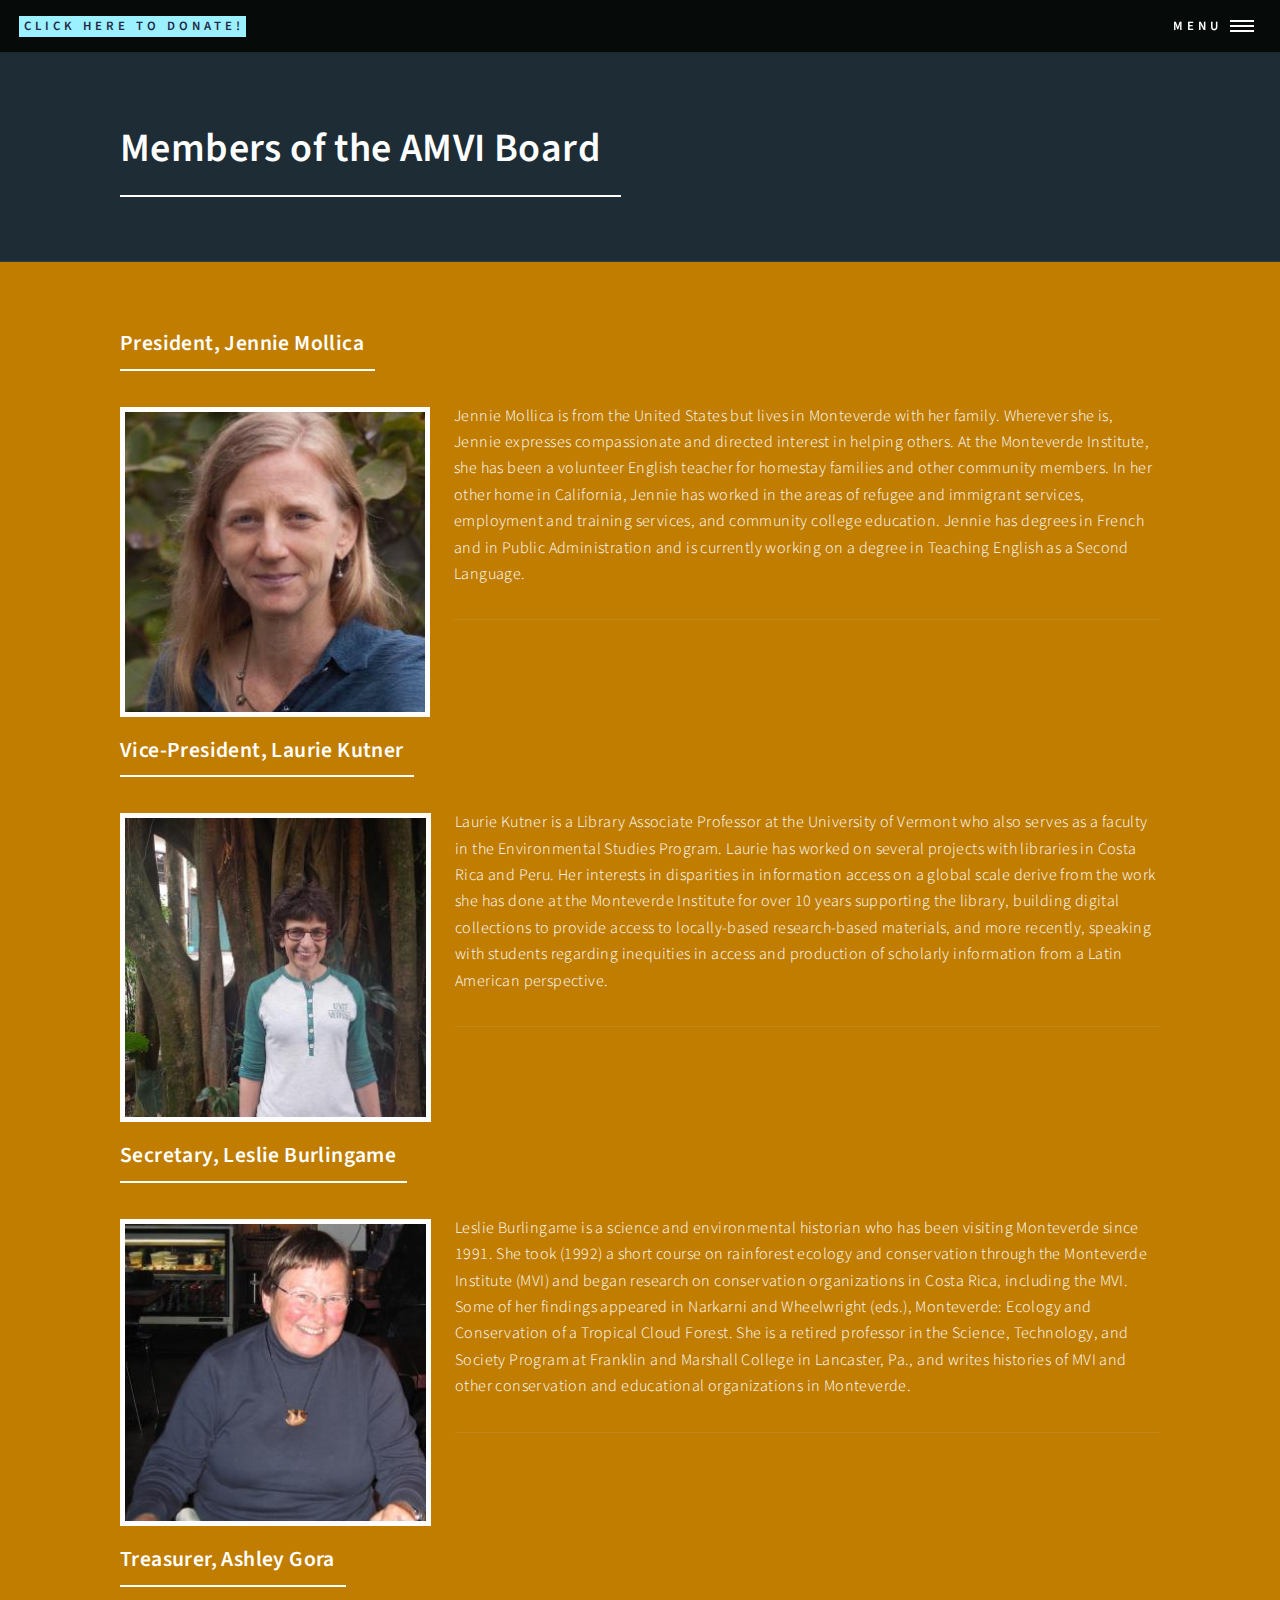
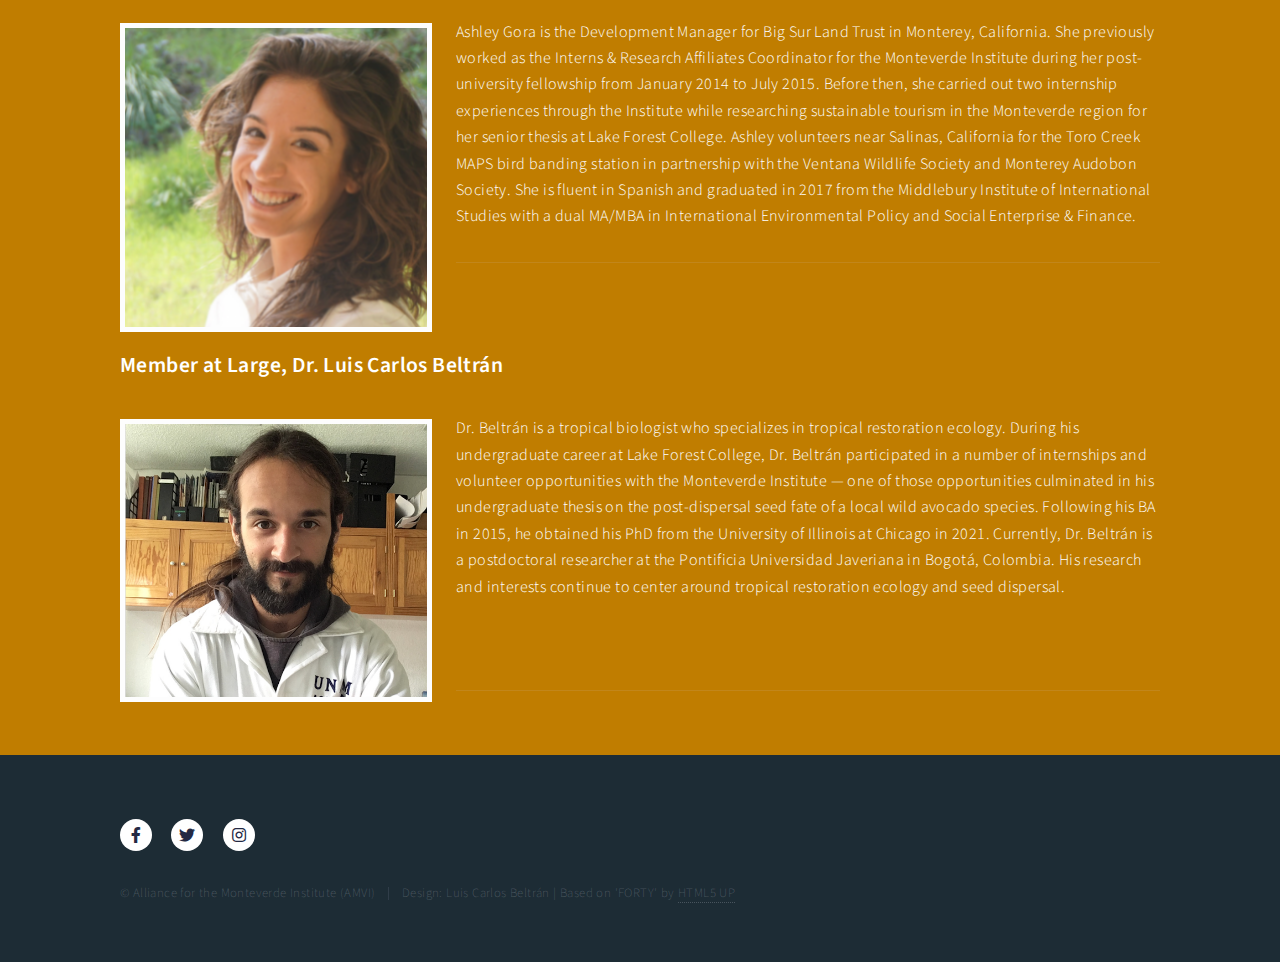
==== commit 6af34d13: "Update Board2.html" ====
--- a/Board2.html
+++ b/Board2.html
@@ -32,7 +32,7 @@
 						<li><a href="GrantMakingPriorities.html">Grant Making Priorities</a></li>
 						<li><a href="HowToApply.html">How to Apply</a></li>
 						<li><a href="Partners.html">Partner Organizations</a></li>
-						<li><a href="research.html">Monteverde Research</a></li>
+						<li><a href="Research.html">Monteverde Research</a></li>
 						<li><a href="Board2.html">Meet the Board</a></li>
 						<li><a href="Donate.html">Donate</a></li>
 					</ul>
@@ -127,4 +127,4 @@
 			<script src="assets/js/main.js"></script>
 
 	</body>
-</html>+</html>
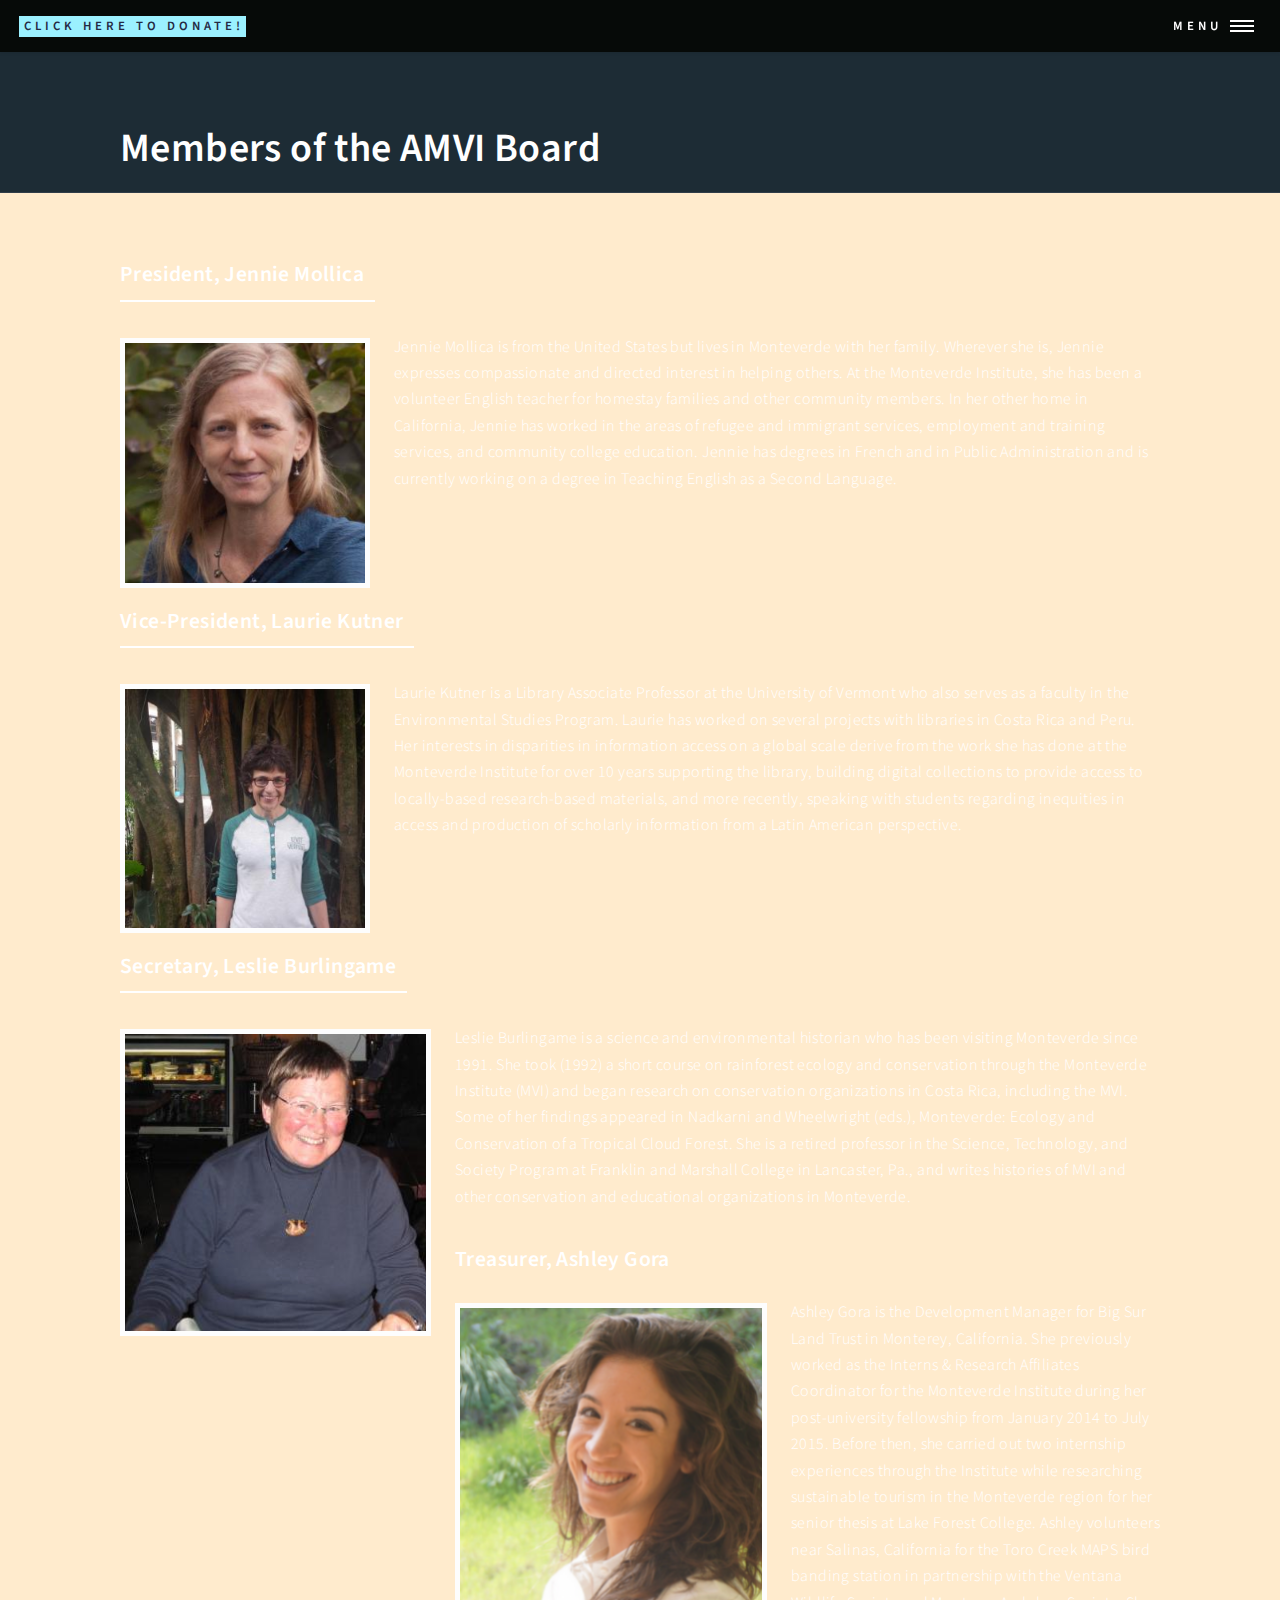
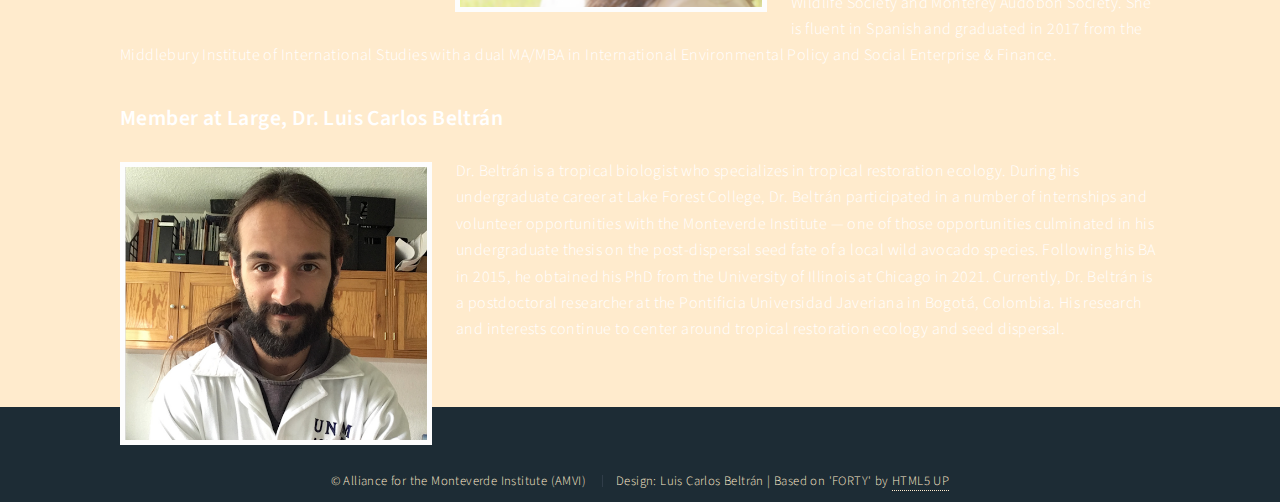
==== commit 7f559630: "Add files via upload" ====
--- a/Board2.html
+++ b/Board2.html
@@ -5,126 +5,138 @@
 	Free for personal and commercial use under the CCA 3.0 license (html5up.net/license)
 -->
 <html>
-	<head>
-		<title>AMVI - Board of Directors</title>
-		<meta charset="utf-8" />
-		<meta name="viewport" content="width=device-width, initial-scale=1, user-scalable=no" />
-		<link rel="stylesheet" href="assets/css/main.css" />
-		<noscript><link rel="stylesheet" href="assets/css/noscript.css" /></noscript>
-	</head>
-	<body class="is-preload">
 
-		<!-- Wrapper -->
-			<div id="wrapper">
+<head>
+    <title>AMVI - Board of Directors</title>
+    <meta charset="utf-8" />
+    <meta name="viewport" content="width=device-width, initial-scale=1, user-scalable=no" />
+    <link rel="stylesheet" href="assets/css/main.css" />
+    <noscript><link rel="stylesheet" href="assets/css/noscript.css" /></noscript>
+</head>
 
-				<!-- Header -->
-				<header id="header">
-					<a href="Donate.html" class="logo"><strong>CLICK HERE TO DONATE!</strong> </a>
-					<nav>
-						<a href="#menu">Menu</a>
-					</nav>
-				</header>
+<body class="is-preload">
 
-				<!-- Menu -->
-				<nav id="menu">
-					<ul class="links">
-						<li><a href="index.html">Home</a></li>
-						<li><a href="GrantMakingPriorities.html">Grant Making Priorities</a></li>
-						<li><a href="HowToApply.html">How to Apply</a></li>
-						<li><a href="Partners.html">Partner Organizations</a></li>
-						<li><a href="Research.html">Monteverde Research</a></li>
-						<li><a href="Board2.html">Meet the Board</a></li>
-						<li><a href="Donate.html">Donate</a></li>
-					</ul>
-				</nav>
+    <!-- Wrapper -->
+    <div id="wrapper">
 
-				<!-- Main -->
-					<div id="main" class="alt">
+        <!-- Header -->
+        <header id="header">
+            <a href="Donate.html" class="logo"><strong>CLICK HERE TO DONATE!</strong> </a>
+            <nav>
+                <a href="#menu">Menu</a>
+            </nav>
+        </header>
 
-						<!-- One -->
-							<section id="one">
-								<div class="inner">
-									<header class="major">
-										<h1>Members of the AMVI Board</h1>
-									</header>
-								</div>
-							</section>
+        <!-- Menu -->
+        <nav id="menu">
+            <ul class="links">
+                <li><a href="index.html">Home</a></li>
+                <li><a href="GrantMakingPriorities.html">Grant Making Priorities</a></li>
+                <li><a href="HowToApply.html">How to Apply</a></li>
+                <li><a href="Partners.html">Partner Organizations</a></li>
+                <li><a href="https://monteverde-institute.org/library.html">Monteverde Research</a></li>
+                <li><a href="Board2.html">Meet the Board</a></li>
+                <li><a href="Donate.html">Donate</a></li>
+            </ul>
+        </nav>
 
-					</div>
+        <!-- Main -->
+        <div id="main" class="alt">
 
-					<div class="content", style="background-color:rgb(192, 125, 0)">
-						<div class="inner">
-							<header class="major">
-								<h3>President, Jennie Mollica</h3>
-							</header>
-							<p><span class="image left"><img src="images/Jennie.jpeg" alt="" style="border: 5px solid rgb(253, 253, 253)"/></span>
-								Jennie Mollica is from the United States but lives in Monteverde with her family. Wherever she is, Jennie expresses compassionate and directed interest in helping others. At the Monteverde Institute, she has been a volunteer English teacher for homestay families and other community members.  In her other home in California, Jennie has worked in the areas of refugee and immigrant services, employment and training services, and community college education. Jennie has degrees in French and in Public Administration and is currently working on a degree in Teaching English as a Second Language.</p>
-							<hr>
-							<header class="major">
-							<h3>Vice-President, Laurie Kutner</h3>
-							</header>
-							<p><span class="image left"><img src="images/Laurie.png" alt="" style="border: 5px solid rgb(253, 253, 253)"/></span>
-								Laurie Kutner is a Library Associate Professor at the University of Vermont who also serves as a faculty in the Environmental Studies Program.  Laurie has worked on several projects with libraries in Costa Rica and Peru.  Her interests in disparities in information access on a global scale derive from the work she has done at the Monteverde Institute for over 10 years supporting the library, building digital collections to provide access to locally-based research-based materials, and more recently, speaking with students regarding inequities in access and production of scholarly information from a Latin American perspective.</p>
-							<hr>
-							<header class="major">
-								<h3>Secretary, Leslie Burlingame</h3>
-							</header>
-							<p><span class="image left"><img src="images/Leslie.png" alt="" style="border: 5px solid rgb(253, 253, 253)"/></span>
-								Leslie Burlingame is a science and environmental historian who has been visiting Monteverde since 1991. She took (1992) a short course on rainforest ecology and conservation through the Monteverde Institute (MVI) and began research on conservation organizations in Costa Rica, including the MVI. Some of her findings appeared in Narkarni and Wheelwright (eds.), Monteverde: Ecology and Conservation of a Tropical Cloud Forest.  She is a retired professor in the Science, Technology, and Society Program at Franklin and Marshall College in Lancaster, Pa., and writes histories of MVI and other conservation and educational organizations in Monteverde.</p>
-							<hr>
-							<header class="major">
-								<h3>Treasurer, Ashley Gora</h3>
-							</header>	
-							<p><span class="image left"><img src="images/Ashley.png" alt="" style="border: 5px solid rgb(253, 253, 253)"/></span>
-								Ashley Gora is the Development Manager for Big Sur Land Trust in Monterey, California. She previously worked as the Interns & Research Affiliates Coordinator for the Monteverde Institute during her post-university fellowship from January 2014 to July 2015. Before then, she carried out two internship experiences through the Institute while researching sustainable tourism in the Monteverde region for her senior thesis at Lake Forest College. Ashley volunteers near Salinas, California for the Toro Creek MAPS bird banding station in partnership with the Ventana Wildlife Society and Monterey Audobon Society. She is fluent in Spanish and graduated in 2017 from the Middlebury Institute of International Studies with a dual MA/MBA in International Environmental Policy and Social Enterprise & Finance.</p>
-							<hr>
-							<header class="major"><br><br>
-								<h3>Member at Large, Dr. Luis Carlos Beltrán</h3>
-							</header>
-							<p><span class="image left"><img src="images/Luis.png" alt="" style="border: 5px solid rgb(253, 253, 253)"/></span>
-								Dr. Beltrán is a tropical biologist who specializes in tropical restoration ecology. 
-								During his undergraduate career at Lake Forest College, Dr. Beltrán participated in a number of internships and volunteer opportunities 
-								with the Monteverde Institute — one of those opportunities culminated in his undergraduate thesis on the 
-								post-dispersal seed fate of a local wild avocado species. Following his BA in 2015, he obtained his PhD from the University of Illinois at Chicago in 2021. 
-								Currently, Dr. Beltrán is a postdoctoral researcher at the Pontificia Universidad Javeriana in Bogotá, Colombia. 
-								His research and interests continue to center around tropical restoration ecology and seed dispersal. 
-							</p>					<br>		<hr>
+            <!-- One -->
+            <section id="one">
+                <div class="inner" style="max-height: 140px;">
+                    <header class="major">
+                        <h1>Members of the AMVI Board</h1>
+                    </header>
+                </div>
+            </section>
 
-							
-							</div>
-					</div>
+        </div>
 
-					
+        <div class="content" , style="background-color:blanchedalmond">
+            <div class="inner">
+                <div class="testing">
+                    <header class="major">
+                        <h3>President, Jennie Mollica</h3>
+                    </header>
+                    <p><span class="image left"><img src="images/Jennie.jpeg" alt="" style="border: 5px solid rgb(253, 253, 253); height: auto; max-width: 250px;"/></span> Jennie Mollica is from the United States but lives in Monteverde with her family.
+                        Wherever she is, Jennie expresses compassionate and directed interest in helping others. At the Monteverde Institute, she has been a volunteer English teacher for homestay families and other community members. In her other home
+                        in California, Jennie has worked in the areas of refugee and immigrant services, employment and training services, and community college education. Jennie has degrees in French and in Public Administration and is currently working
+                        on a degree in Teaching English as a Second Language.</p>
+                </div>
+                <div class="testing">
+
+                    <header class="major">
+                        <h3>Vice-President, Laurie Kutner</h3>
+                    </header>
+                    <p><span class="image left"><img src="images/Laurie.png" alt="" style="border: 5px solid rgb(253, 253, 253); height: auto; max-width: 250px; "/></span> Laurie Kutner is a Library Associate Professor at the University of Vermont who also
+                        serves as a faculty in the Environmental Studies Program. Laurie has worked on several projects with libraries in Costa Rica and Peru. Her interests in disparities in information access on a global scale derive from the work she
+                        has done at the Monteverde Institute for over 10 years supporting the library, building digital collections to provide access to locally-based research-based materials, and more recently, speaking with students regarding inequities
+                        in access and production of scholarly information from a Latin American perspective.</p>
+                </div>
+                <div class="testing">
+                    <header class="major">
+                        <h3>Secretary, Leslie Burlingame</h3>
+                    </header>
+                    <p><span class="image left"><img src="images/Leslie.png" alt="" style="border: 5px solid rgb(253, 253, 253)"/></span> Leslie Burlingame is a science and environmental historian who has been visiting Monteverde since 1991. She took (1992)
+                        a short course on rainforest ecology and conservation through the Monteverde Institute (MVI) and began research on conservation organizations in Costa Rica, including the MVI. Some of her findings appeared in Nadkarni and Wheelwright
+                        (eds.), Monteverde: Ecology and Conservation of a Tropical Cloud Forest. She is a retired professor in the Science, Technology, and Society Program at Franklin and Marshall College in Lancaster, Pa., and writes histories of MVI
+                        and other conservation and educational organizations in Monteverde.</p>
+                    <header class="major">
+                </div>
+                <div class="testing">
+                    <h3>Treasurer, Ashley Gora</h3>
+                    </header>
+                    <p><span class="image left"><img src="images/Ashley.png" alt="" style="border: 5px solid rgb(253, 253, 253)"/></span> Ashley Gora is the Development Manager for Big Sur Land Trust in Monterey, California. She previously worked as the
+                        Interns & Research Affiliates Coordinator for the Monteverde Institute during her post-university fellowship from January 2014 to July 2015. Before then, she carried out two internship experiences through the Institute while researching
+                        sustainable tourism in the Monteverde region for her senior thesis at Lake Forest College. Ashley volunteers near Salinas, California for the Toro Creek MAPS bird banding station in partnership with the Ventana Wildlife Society
+                        and Monterey Audobon Society. She is fluent in Spanish and graduated in 2017 from the Middlebury Institute of International Studies with a dual MA/MBA in International Environmental Policy and Social Enterprise & Finance.</p>
+                    <header class="major">
+                </div>
+                <div class="testing">
+                    <h3>Member at Large, Dr. Luis Carlos Beltrán</h3>
+                    </header>
+                    <p><span class="image left"><img src="images/Luis.png" alt="" style="border: 5px solid rgb(253, 253, 253)"/></span> Dr. Beltrán is a tropical biologist who specializes in tropical restoration ecology. During his undergraduate career at
+                        Lake Forest College, Dr. Beltrán participated in a number of internships and volunteer opportunities with the Monteverde Institute — one of those opportunities culminated in his undergraduate thesis on the post-dispersal seed fate
+                        of a local wild avocado species. Following his BA in 2015, he obtained his PhD from the University of Illinois at Chicago in 2021. Currently, Dr. Beltrán is a postdoctoral researcher at the Pontificia Universidad Javeriana in Bogotá,
+                        Colombia. His research and interests continue to center around tropical restoration ecology and seed dispersal.
+                </div>
 
 
 
-					
-				<!-- Footer -->
-				<footer id="footer">
-				<div class="inner">
-					<ul class="icons">
-						<li><a href="https://www.facebook.com/alliancemvi" class="icon brands alt fa-facebook-f"><span class="label">Facebook</span></a></li>
-						<li><a href="#" class="icon brands alt fa-twitter"><span class="label">Twitter</span></a></li>
-						<li><a href="#" class="icon brands alt fa-instagram"><span class="label">Instagram</span></a></li>
-					</ul>
-					<ul class="copyright">
-						<li>&copy; Alliance for the Monteverde Institute (AMVI)</li><li>Design: Luis Carlos Beltrán | Based on 'FORTY' by <a href="https://html5up.net">HTML5 UP</a></li>
-					</ul>
-				</div>
-			</footer>
+            </div>
+        </div>
 
-	</div>
 
-			</div>
 
-		<!-- Scripts -->
-			<script src="assets/js/jquery.min.js"></script>
-			<script src="assets/js/jquery.scrolly.min.js"></script>
-			<script src="assets/js/jquery.scrollex.min.js"></script>
-			<script src="assets/js/browser.min.js"></script>
-			<script src="assets/js/breakpoints.min.js"></script>
-			<script src="assets/js/util.js"></script>
-			<script src="assets/js/main.js"></script>
 
-	</body>
-</html>
+
+
+        <!-- Footer -->
+        <footer id="footer">
+            <div class="inner" style="padding-bottom: 10px; text-align: center;">
+
+                <ul class="copyright" style="margin-bottom: 0px;">
+                    <li style=" color:blanchedalmond">&copy; Alliance for the Monteverde Institute (AMVI)</li>
+                    <li style=" color:blanchedalmond">Design: Luis Carlos Beltrán | Based on 'FORTY' by <a href="https://html5up.net">HTML5 UP</a></li>
+                </ul>
+            </div>
+        </footer>
+
+    </div>
+
+    </div>
+
+    <!-- Scripts -->
+    <script src="assets/js/jquery.min.js"></script>
+    <script src="assets/js/jquery.scrolly.min.js"></script>
+    <script src="assets/js/jquery.scrollex.min.js"></script>
+    <script src="assets/js/browser.min.js"></script>
+    <script src="assets/js/breakpoints.min.js"></script>
+    <script src="assets/js/util.js"></script>
+    <script src="assets/js/main.js"></script>
+
+</body>
+
+</html>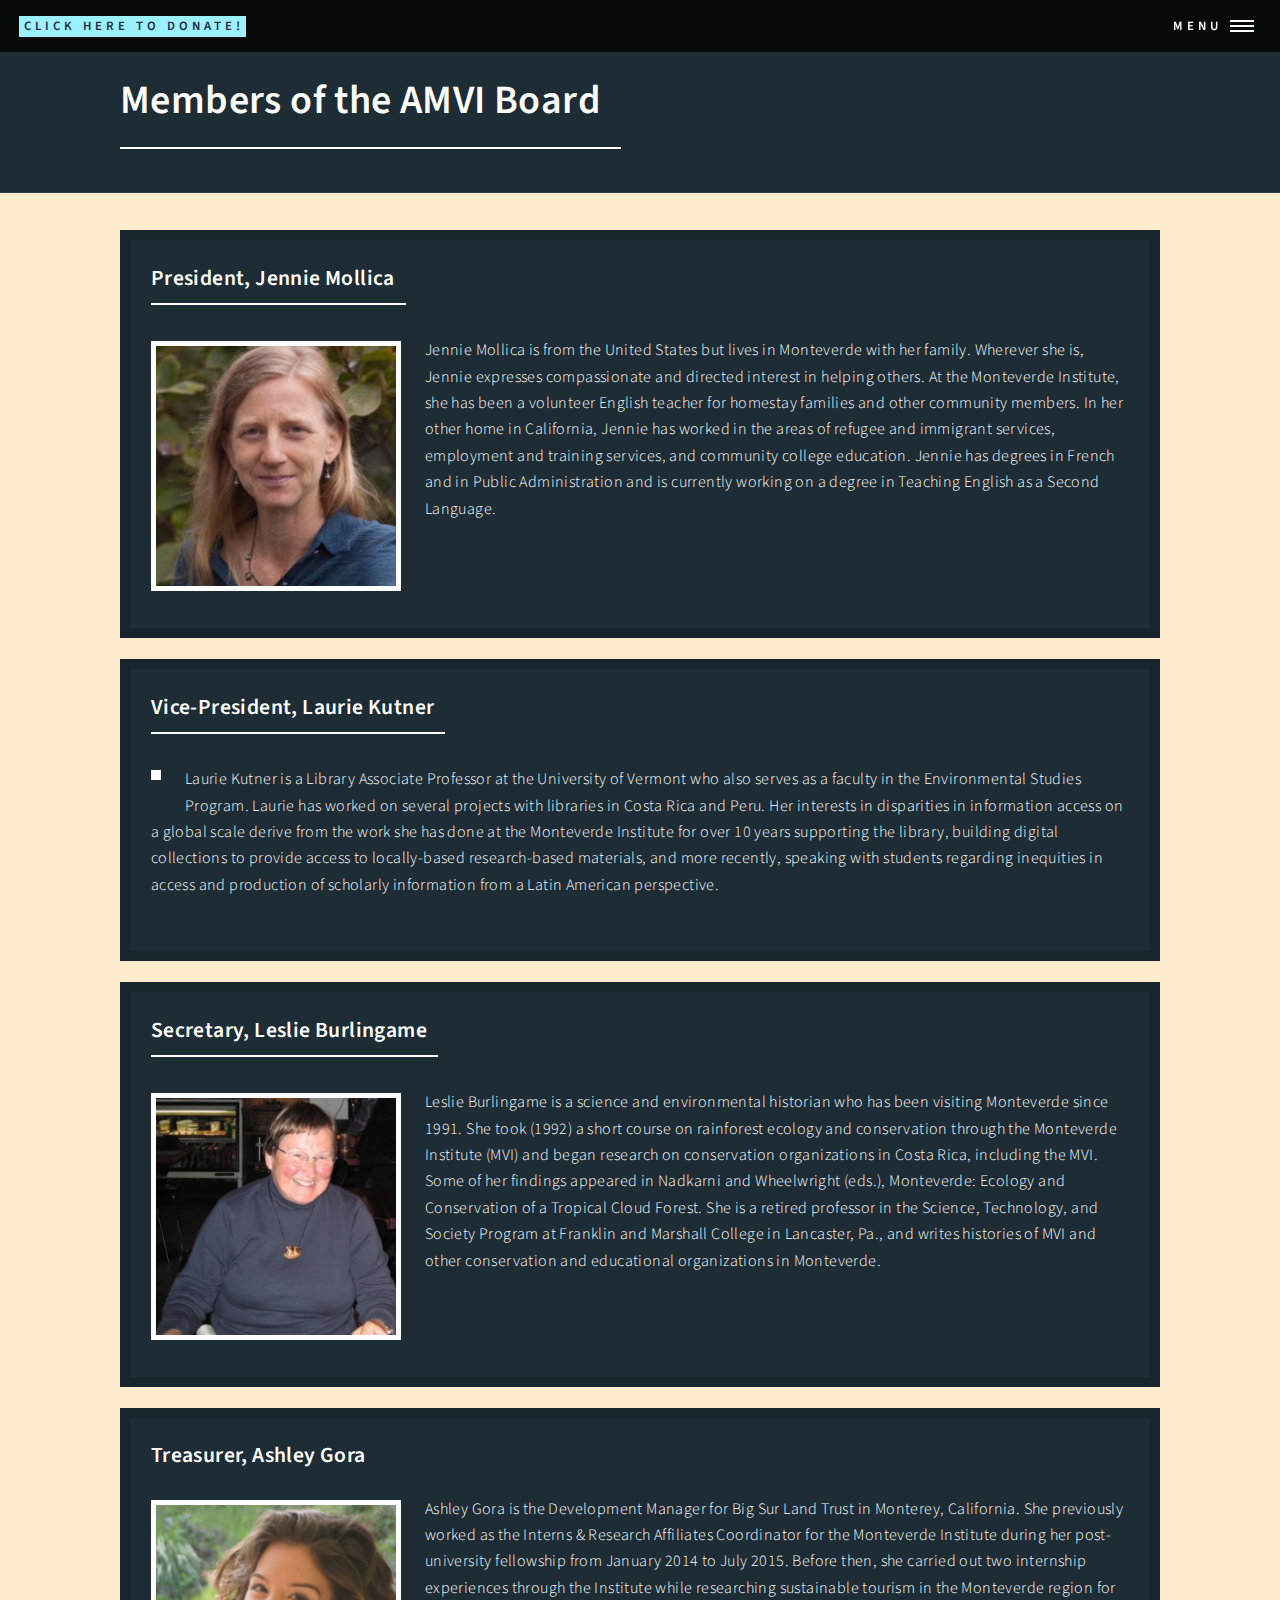
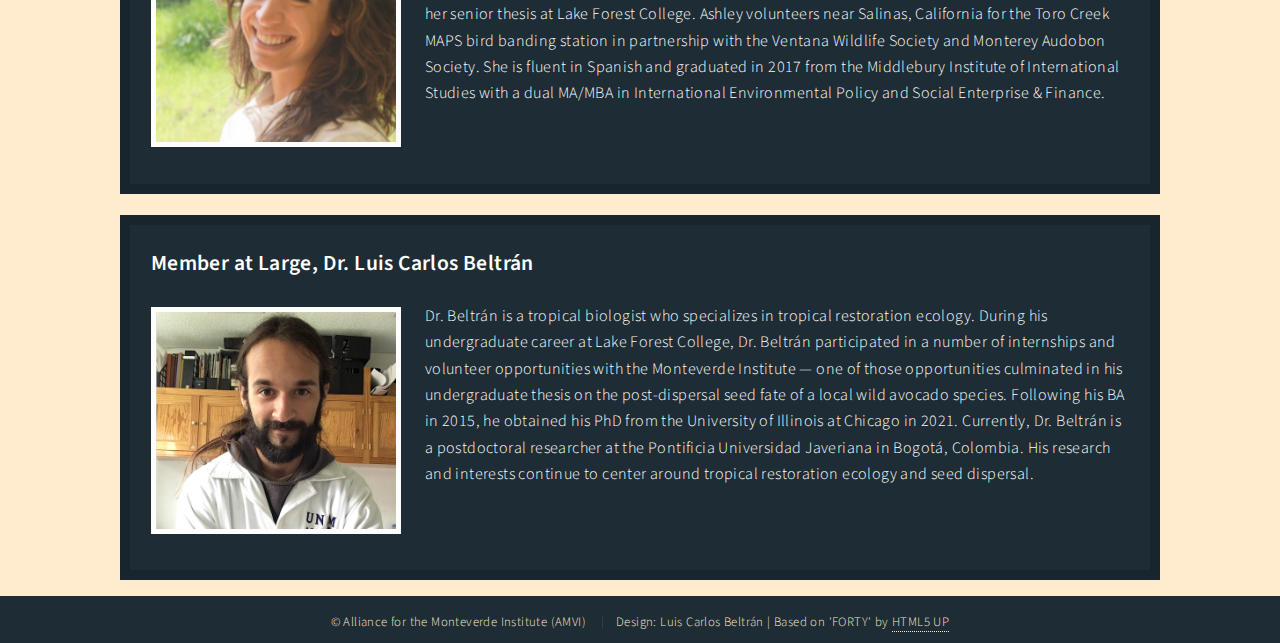
==== commit 3301211a: "Update Board2.html" ====
--- a/Board2.html
+++ b/Board2.html
@@ -70,7 +70,7 @@
                     <header class="major">
                         <h3>Vice-President, Laurie Kutner</h3>
                     </header>
-                    <p><span class="image left"><img src="images/Laurie.png" alt="" style="border: 5px solid rgb(253, 253, 253); height: auto; max-width: 250px; "/></span> Laurie Kutner is a Library Associate Professor at the University of Vermont who also
+                    <p><span class="image left"><img src="images/Laurie2.jpeg" alt="" style="border: 5px solid rgb(253, 253, 253); height: auto; max-width: 250px; "/></span> Laurie Kutner is a Library Associate Professor at the University of Vermont who also
                         serves as a faculty in the Environmental Studies Program. Laurie has worked on several projects with libraries in Costa Rica and Peru. Her interests in disparities in information access on a global scale derive from the work she
                         has done at the Monteverde Institute for over 10 years supporting the library, building digital collections to provide access to locally-based research-based materials, and more recently, speaking with students regarding inequities
                         in access and production of scholarly information from a Latin American perspective.</p>
@@ -79,7 +79,7 @@
                     <header class="major">
                         <h3>Secretary, Leslie Burlingame</h3>
                     </header>
-                    <p><span class="image left"><img src="images/Leslie.png" alt="" style="border: 5px solid rgb(253, 253, 253)"/></span> Leslie Burlingame is a science and environmental historian who has been visiting Monteverde since 1991. She took (1992)
+                    <p><span class="image left"><img src="images/Leslie.png" alt="" style="border: 5px solid rgb(253, 253, 253); height: auto; max-width: 250px;"/></span> Leslie Burlingame is a science and environmental historian who has been visiting Monteverde since 1991. She took (1992)
                         a short course on rainforest ecology and conservation through the Monteverde Institute (MVI) and began research on conservation organizations in Costa Rica, including the MVI. Some of her findings appeared in Nadkarni and Wheelwright
                         (eds.), Monteverde: Ecology and Conservation of a Tropical Cloud Forest. She is a retired professor in the Science, Technology, and Society Program at Franklin and Marshall College in Lancaster, Pa., and writes histories of MVI
                         and other conservation and educational organizations in Monteverde.</p>
@@ -88,7 +88,7 @@
                 <div class="testing">
                     <h3>Treasurer, Ashley Gora</h3>
                     </header>
-                    <p><span class="image left"><img src="images/Ashley.png" alt="" style="border: 5px solid rgb(253, 253, 253)"/></span> Ashley Gora is the Development Manager for Big Sur Land Trust in Monterey, California. She previously worked as the
+                    <p><span class="image left"><img src="images/Ashley.png" alt="" style="border: 5px solid rgb(253, 253, 253); height: auto; max-width: 250px;"/></span> Ashley Gora is the Development Manager for Big Sur Land Trust in Monterey, California. She previously worked as the
                         Interns & Research Affiliates Coordinator for the Monteverde Institute during her post-university fellowship from January 2014 to July 2015. Before then, she carried out two internship experiences through the Institute while researching
                         sustainable tourism in the Monteverde region for her senior thesis at Lake Forest College. Ashley volunteers near Salinas, California for the Toro Creek MAPS bird banding station in partnership with the Ventana Wildlife Society
                         and Monterey Audobon Society. She is fluent in Spanish and graduated in 2017 from the Middlebury Institute of International Studies with a dual MA/MBA in International Environmental Policy and Social Enterprise & Finance.</p>
@@ -97,7 +97,7 @@
                 <div class="testing">
                     <h3>Member at Large, Dr. Luis Carlos Beltrán</h3>
                     </header>
-                    <p><span class="image left"><img src="images/Luis.png" alt="" style="border: 5px solid rgb(253, 253, 253)"/></span> Dr. Beltrán is a tropical biologist who specializes in tropical restoration ecology. During his undergraduate career at
+                    <p><span class="image left"><img src="images/Luis.png" alt="" style="border: 5px solid rgb(253, 253, 253); height: auto; max-width: 250px;"/></span> Dr. Beltrán is a tropical biologist who specializes in tropical restoration ecology. During his undergraduate career at
                         Lake Forest College, Dr. Beltrán participated in a number of internships and volunteer opportunities with the Monteverde Institute — one of those opportunities culminated in his undergraduate thesis on the post-dispersal seed fate
                         of a local wild avocado species. Following his BA in 2015, he obtained his PhD from the University of Illinois at Chicago in 2021. Currently, Dr. Beltrán is a postdoctoral researcher at the Pontificia Universidad Javeriana in Bogotá,
                         Colombia. His research and interests continue to center around tropical restoration ecology and seed dispersal.
@@ -139,4 +139,4 @@
 
 </body>
 
-</html>+</html>
--- a/assets/css/main.css
+++ b/assets/css/main.css
@@ -7,3954 +7,3759 @@
 	Free for personal and commercial use under the CCA 3.0 license (html5up.net/license)
 */
 
-html, body, div, span, applet, object,
-iframe, h1, h2, h3, h4, h5, h6, p, blockquote,
-pre, a, abbr, acronym, address, big, cite,
-code, del, dfn, em, img, ins, kbd, q, s, samp,
-small, strike, strong, sub, sup, tt, var, b,
-u, i, center, dl, dt, dd, ol, ul, li, fieldset,
-form, label, legend, table, caption, tbody,
-tfoot, thead, tr, th, td, article, aside,
-canvas, details, embed, figure, figcaption,
-footer, header, hgroup, menu, nav, output, ruby,
-section, summary, time, mark, audio, video {
-	margin: 0;
-	padding: 0;
-	border: 0;
-	font-size: 100%;
-	font: inherit;
-	vertical-align: baseline;}
-
-article, aside, details, figcaption, figure,
-footer, header, hgroup, menu, nav, section {
-	display: block;}
+html,
+body,
+div,
+span,
+applet,
+object,
+iframe,
+h1,
+h2,
+h3,
+h4,
+h5,
+h6,
+p,
+blockquote,
+pre,
+a,
+abbr,
+acronym,
+address,
+big,
+cite,
+code,
+del,
+dfn,
+em,
+img,
+ins,
+kbd,
+q,
+s,
+samp,
+small,
+strike,
+strong,
+sub,
+sup,
+tt,
+var,
+b,
+u,
+i,
+center,
+dl,
+dt,
+dd,
+ol,
+ul,
+li,
+fieldset,
+form,
+label,
+legend,
+table,
+caption,
+tbody,
+tfoot,
+thead,
+tr,
+th,
+td,
+article,
+aside,
+canvas,
+details,
+embed,
+figure,
+figcaption,
+footer,
+header,
+hgroup,
+menu,
+nav,
+output,
+ruby,
+section,
+summary,
+time,
+mark,
+audio,
+video {
+    margin: 0;
+    padding: 0;
+    border: 0;
+    font-size: 100%;
+    font: inherit;
+    vertical-align: baseline;
+}
+
+article,
+aside,
+details,
+figcaption,
+figure,
+footer,
+header,
+hgroup,
+menu,
+nav,
+section {
+    display: block;
+}
 
 body {
-	line-height: 1;
-}
-
-ol, ul {
-	list-style: none;
-}
-
-blockquote, q {
-	quotes: none;
-}
-
-	blockquote:before, blockquote:after, q:before, q:after {
-		content: '';
-		content: none;
-	}
+    line-height: 1;
+}
+
+p {
+    text-align: left;
+}
+
+ol,
+ul {
+    list-style: none;
+}
+
+blockquote,
+q {
+    quotes: none;
+}
+
+blockquote:before,
+blockquote:after,
+q:before,
+q:after {
+    content: '';
+    content: none;
+}
 
 table {
-	border-collapse: collapse;
-	border-spacing: 0;
+    border-collapse: collapse;
+    border-spacing: 0;
 }
 
 body {
-	-webkit-text-size-adjust: none;
+    -webkit-text-size-adjust: none;
 }
 
 mark {
-	background-color: transparent;
-	color: inherit;
+    background-color: transparent;
+    color: inherit;
 }
 
 input::-moz-focus-inner {
-	border: 0;
-	padding: 0;
-}
-
-input, select, textarea {
-	-moz-appearance: none;
-	-webkit-appearance: none;
-	-ms-appearance: none;
-	appearance: none;
-}
+    border: 0;
+    padding: 0;
+}
+
+input,
+select,
+textarea {
+    -moz-appearance: none;
+    -webkit-appearance: none;
+    -ms-appearance: none;
+    appearance: none;
+}
+
 
 /* Basic */
 
-	@-ms-viewport {
-		width: device-width;
-	}
-
-	body {
-		-ms-overflow-style: scrollbar;
-	}
-
-	@media screen and (max-width: 480px) {
-
-		html, body {
-			min-width: 320px;
-		}
-
-	}
-
-	html {
-		box-sizing: border-box;
-	}
-
-	*, *:before, *:after {
-		box-sizing: inherit;
-	}
-
-	body {
-		background: #1d2c35;
-	} 
-	/* This is for setting all the background color  */
-
-		body.is-preload *, body.is-preload *:before, body.is-preload *:after {
-			-moz-animation: none !important;
-			-webkit-animation: none !important;
-			-ms-animation: none !important;
-			animation: none !important;
-			-moz-transition: none !important;
-			-webkit-transition: none !important;
-			-ms-transition: none !important;
-			transition: none !important;
-		}
+@-ms-viewport {
+    width: device-width;
+}
+
+body {
+    -ms-overflow-style: scrollbar;
+}
+
+@media screen and (max-width: 480px) {
+    html,
+    body {
+        min-width: 320px;
+    }
+}
+
+html {
+    box-sizing: border-box;
+}
+
+*,
+*:before,
+*:after {
+    box-sizing: inherit;
+}
+
+body {
+    background: #1d2c35;
+}
+
+
+/* This is for setting all the background color  */
+
+body.is-preload *,
+body.is-preload *:before,
+body.is-preload *:after {
+    -moz-animation: none !important;
+    -webkit-animation: none !important;
+    -ms-animation: none !important;
+    animation: none !important;
+    -moz-transition: none !important;
+    -webkit-transition: none !important;
+    -ms-transition: none !important;
+    transition: none !important;
+}
+
 
 /* Type */
 
-	body, input, select, textarea {
-		color: #ffffff;
-		font-family: "Source Sans Pro", Helvetica, sans-serif;
-		font-size: 17pt;
-		font-weight: 300;
-		letter-spacing: 0.025em;
-		line-height: 1.65;
-	}
-
-		@media screen and (max-width: 1680px) {
-
-			body, input, select, textarea {
-				font-size: 14pt;
-			}
-
-		}
-
-		@media screen and (max-width: 1280px) {
-
-			body, input, select, textarea {
-				font-size: 12pt;
-			}
-
-		}
-
-		@media screen and (max-width: 360px) {
-
-			body, input, select, textarea {
-				font-size: 11pt;
-			}
-
-		}
-
-	a {
-		-moz-transition: color 0.2s ease-in-out, border-bottom-color 0.2s ease-in-out;
-		-webkit-transition: color 0.2s ease-in-out, border-bottom-color 0.2s ease-in-out;
-		-ms-transition: color 0.2s ease-in-out, border-bottom-color 0.2s ease-in-out;
-		transition: color 0.2s ease-in-out, border-bottom-color 0.2s ease-in-out;
-		border-bottom: dotted 1px;
-		color: inherit;
-		text-decoration: none;
-	}
-
-		a:hover {
-			border-bottom-color: transparent;
-			color: #9bf1ff !important;
-		}
-
-		a:active {
-			color: #53e3fb !important;
-		}
-
-	strong, b {
-		color: #ffffff;
-		font-weight: 600;
-	}
-
-	em, i {
-		font-style: italic;
-	}
-
-	p {
-		margin: 0 0 2em 0;
-	}
-
-	h1, h2, h3, h4, h5, h6 {
-		color: #ffffff;
-		font-weight: 600;
-		line-height: 1.65;
-		margin: 0 0 1em 0;
-	}
-
-		h1 a, h2 a, h3 a, h4 a, h5 a, h6 a {
-			color: inherit;
-			border-bottom: 0;
-		}
-
-	h1 {
-		font-size: 2.5em;
-	}
-
-	h2 {
-		font-size: 1.75em;
-	}
-
-	h3 {
-		font-size: 1.35em;
-	}
-
-	h4 {
-		font-size: 1.1em;
-	}
-
-	h5 {
-		font-size: 0.9em;
-	}
-
-	h6 {
-		font-size: 0.7em;
-	}
-
-	@media screen and (max-width: 736px) {
-
-		h1 {
-			font-size: 2em;
-		}
-
-		h2 {
-			font-size: 1.5em;
-		}
-
-		h3 {
-			font-size: 1.25em;
-		}
-
-	}
-
-	sub {
-		font-size: 0.8em;
-		position: relative;
-		top: 0.5em;
-	}
-
-	sup {
-		font-size: 0.8em;
-		position: relative;
-		top: -0.5em;
-	}
-
-	blockquote {
-		border-left: solid 4px rgba(212, 212, 255, 0.1);
-		font-style: italic;
-		margin: 0 0 2em 0;
-		padding: 0.5em 0 0.5em 2em;
-	}
-
-	code {
-		background: rgba(212, 212, 255, 0.035);
-		font-family: "Courier New", monospace;
-		font-size: 0.9em;
-		margin: 0 0.25em;
-		padding: 0.25em 0.65em;
-	}
-
-	pre {
-		-webkit-overflow-scrolling: touch;
-		font-family: "Courier New", monospace;
-		font-size: 0.9em;
-		margin: 0 0 2em 0;
-	}
-
-		pre code {
-			display: block;
-			line-height: 1.75;
-			padding: 1em 1.5em;
-			overflow-x: auto;
-		}
-
-	hr {
-		border: 0;
-		border-bottom: solid 1px rgba(212, 212, 255, 0.1);
-		margin: 2em 0;
-	}
-
-		hr.major {
-			margin: 3em 0;
-		}
-
-	.align-left {
-		text-align: left;
-	}
-
-	.align-center {
-		text-align: center;
-	}
-
-	.align-right {
-		text-align: right;
-	}
+body,
+input,
+select,
+textarea {
+    color: #ffffff;
+    font-family: "Source Sans Pro", Helvetica, sans-serif;
+    font-size: 17pt;
+    font-weight: 300;
+    letter-spacing: 0.025em;
+    line-height: 1.65;
+}
+
+@media screen and (max-width: 1680px) {
+    body,
+    input,
+    select,
+    textarea {
+        font-size: 14pt;
+    }
+}
+
+@media screen and (max-width: 1280px) {
+    body,
+    input,
+    select,
+    textarea {
+        font-size: 12pt;
+    }
+}
+
+@media screen and (max-width: 360px) {
+    body,
+    input,
+    select,
+    textarea {
+        font-size: 11pt;
+    }
+}
+
+a {
+    -moz-transition: color 0.2s ease-in-out, border-bottom-color 0.2s ease-in-out;
+    -webkit-transition: color 0.2s ease-in-out, border-bottom-color 0.2s ease-in-out;
+    -ms-transition: color 0.2s ease-in-out, border-bottom-color 0.2s ease-in-out;
+    transition: color 0.2s ease-in-out, border-bottom-color 0.2s ease-in-out;
+    border-bottom: dotted 1px;
+    color: inherit;
+    text-decoration: none;
+}
+
+a:hover {
+    border-bottom-color: transparent;
+    color: #9bf1ff !important;
+}
+
+a:active {
+    color: #53e3fb !important;
+}
+
+strong,
+b {
+    color: #ffffff;
+    font-weight: 600;
+}
+
+em,
+i {
+    font-style: italic;
+}
+
+p {
+    margin: 0 0 2em 0;
+}
+
+h1,
+h2,
+h3,
+h4,
+h5,
+h6 {
+    color: #ffffff;
+    font-weight: 600;
+    line-height: 1.65;
+    margin: 0 0 1em 0;
+}
+
+h1 a,
+h2 a,
+h3 a,
+h4 a,
+h5 a,
+h6 a {
+    color: inherit;
+    border-bottom: 0;
+}
+
+h1 {
+    font-size: 2.5em;
+}
+
+h2 {
+    font-size: 1.75em;
+}
+
+h3 {
+    font-size: 1.35em;
+}
+
+h4 {
+    font-size: 1.1em;
+}
+
+h5 {
+    font-size: 0.9em;
+}
+
+h6 {
+    font-size: 0.7em;
+}
+
+@media screen and (max-width: 736px) {
+    h1 {
+        font-size: 2em;
+    }
+    h2 {
+        font-size: 1.5em;
+    }
+    h3 {
+        font-size: 1.25em;
+    }
+}
+
+sub {
+    font-size: 0.8em;
+    position: relative;
+    top: 0.5em;
+}
+
+sup {
+    font-size: 0.8em;
+    position: relative;
+    top: -0.5em;
+}
+
+blockquote {
+    border-left: solid 4px rgba(212, 212, 255, 0.1);
+    font-style: italic;
+    margin: 0 0 2em 0;
+    padding: 0.5em 0 0.5em 2em;
+}
+
+code {
+    background: rgba(212, 212, 255, 0.035);
+    font-family: "Courier New", monospace;
+    font-size: 0.9em;
+    margin: 0 0.25em;
+    padding: 0.25em 0.65em;
+}
+
+pre {
+    -webkit-overflow-scrolling: touch;
+    font-family: "Courier New", monospace;
+    font-size: 0.9em;
+    margin: 0 0 2em 0;
+}
+
+pre code {
+    display: block;
+    line-height: 1.75;
+    padding: 1em 1.5em;
+    overflow-x: auto;
+}
+
+hr {
+    border: 0;
+    border-bottom: solid 1px rgba(212, 212, 255, 0.1);
+    margin: 2em 0;
+}
+
+hr.major {
+    margin: 3em 0;
+}
+
+.align-left {
+    text-align: left;
+}
+
+.align-center {
+    text-align: center;
+}
+
+.align-right {
+    text-align: right;
+}
+
 
 /* Row */
 
-	.row {
-		display: flex;
-		flex-wrap: wrap;
-		box-sizing: border-box;
-		align-items: stretch;
-	}
-
-		.row > * {
-			box-sizing: border-box;
-		}
-
-		.row.gtr-uniform > * > :last-child {
-			margin-bottom: 0;
-		}
-
-		.row.aln-left {
-			justify-content: flex-start;
-		}
-
-		.row.aln-center {
-			justify-content: center;
-		}
-
-		.row.aln-right {
-			justify-content: flex-end;
-		}
-
-		.row.aln-top {
-			align-items: flex-start;
-		}
-
-		.row.aln-middle {
-			align-items: center;
-		}
-
-		.row.aln-bottom {
-			align-items: flex-end;
-		}
-
-		.row > .imp {
-			order: -1;
-		}
-
-		.row > .col-1 {
-			width: 8.33333%;
-		}
-
-		.row > .off-1 {
-			margin-left: 8.33333%;
-		}
-
-		.row > .col-2 {
-			width: 16.66667%;
-		}
-
-		.row > .off-2 {
-			margin-left: 16.66667%;
-		}
-
-		.row > .col-3 {
-			width: 25%;
-		}
-
-		.row > .off-3 {
-			margin-left: 25%;
-		}
-
-		.row > .col-4 {
-			width: 33.33333%;
-		}
-
-		.row > .off-4 {
-			margin-left: 33.33333%;
-		}
-
-		.row > .col-5 {
-			width: 41.66667%;
-		}
-
-		.row > .off-5 {
-			margin-left: 41.66667%;
-		}
-
-		.row > .col-6 {
-			width: 50%;
-		}
-
-		.row > .off-6 {
-			margin-left: 50%;
-		}
-
-		.row > .col-7 {
-			width: 58.33333%;
-		}
-
-		.row > .off-7 {
-			margin-left: 58.33333%;
-		}
-
-		.row > .col-8 {
-			width: 66.66667%;
-		}
-
-		.row > .off-8 {
-			margin-left: 66.66667%;
-		}
-
-		.row > .col-9 {
-			width: 75%;
-		}
-
-		.row > .off-9 {
-			margin-left: 75%;
-		}
-
-		.row > .col-10 {
-			width: 83.33333%;
-		}
-
-		.row > .off-10 {
-			margin-left: 83.33333%;
-		}
-
-		.row > .col-11 {
-			width: 91.66667%;
-		}
-
-		.row > .off-11 {
-			margin-left: 91.66667%;
-		}
-
-		.row > .col-12 {
-			width: 100%;
-		}
-
-		.row > .off-12 {
-			margin-left: 100%;
-		}
-
-		.row.gtr-0 {
-			margin-top: 0;
-			margin-left: 0em;
-		}
-
-			.row.gtr-0 > * {
-				padding: 0 0 0 0em;
-			}
-
-			.row.gtr-0.gtr-uniform {
-				margin-top: 0em;
-			}
-
-				.row.gtr-0.gtr-uniform > * {
-					padding-top: 0em;
-				}
-
-		.row.gtr-25 {
-			margin-top: 0;
-			margin-left: -0.5em;
-		}
-
-			.row.gtr-25 > * {
-				padding: 0 0 0 0.5em;
-			}
-
-			.row.gtr-25.gtr-uniform {
-				margin-top: -0.5em;
-			}
-
-				.row.gtr-25.gtr-uniform > * {
-					padding-top: 0.5em;
-				}
-
-		.row.gtr-50 {
-			margin-top: 0;
-			margin-left: -1em;
-		}
-
-			.row.gtr-50 > * {
-				padding: 0 0 0 1em;
-			}
-
-			.row.gtr-50.gtr-uniform {
-				margin-top: -1em;
-			}
-
-				.row.gtr-50.gtr-uniform > * {
-					padding-top: 1em;
-				}
-
-		.row {
-			margin-top: 0;
-			margin-left: -2em;
-		}
-
-			.row > * {
-				padding: 0 0 0 2em;
-			}
-
-			.row.gtr-uniform {
-				margin-top: -2em;
-			}
-
-				.row.gtr-uniform > * {
-					padding-top: 2em;
-				}
-
-		.row.gtr-150 {
-			margin-top: 0;
-			margin-left: -3em;
-		}
-
-			.row.gtr-150 > * {
-				padding: 0 0 0 3em;
-			}
-
-			.row.gtr-150.gtr-uniform {
-				margin-top: -3em;
-			}
-
-				.row.gtr-150.gtr-uniform > * {
-					padding-top: 3em;
-				}
-
-		.row.gtr-200 {
-			margin-top: 0;
-			margin-left: -4em;
-		}
-
-			.row.gtr-200 > * {
-				padding: 0 0 0 4em;
-			}
-
-			.row.gtr-200.gtr-uniform {
-				margin-top: -4em;
-			}
-
-				.row.gtr-200.gtr-uniform > * {
-					padding-top: 4em;
-				}
-
-		@media screen and (max-width: 1680px) {
-
-			.row {
-				display: flex;
-				flex-wrap: wrap;
-				box-sizing: border-box;
-				align-items: stretch;
-			}
-
-				.row > * {
-					box-sizing: border-box;
-				}
-
-				.row.gtr-uniform > * > :last-child {
-					margin-bottom: 0;
-				}
-
-				.row.aln-left {
-					justify-content: flex-start;
-				}
-
-				.row.aln-center {
-					justify-content: center;
-				}
-
-				.row.aln-right {
-					justify-content: flex-end;
-				}
-
-				.row.aln-top {
-					align-items: flex-start;
-				}
-
-				.row.aln-middle {
-					align-items: center;
-				}
-
-				.row.aln-bottom {
-					align-items: flex-end;
-				}
-
-				.row > .imp-xlarge {
-					order: -1;
-				}
-
-				.row > .col-1-xlarge {
-					width: 8.33333%;
-				}
-
-				.row > .off-1-xlarge {
-					margin-left: 8.33333%;
-				}
-
-				.row > .col-2-xlarge {
-					width: 16.66667%;
-				}
-
-				.row > .off-2-xlarge {
-					margin-left: 16.66667%;
-				}
-
-				.row > .col-3-xlarge {
-					width: 25%;
-				}
-
-				.row > .off-3-xlarge {
-					margin-left: 25%;
-				}
-
-				.row > .col-4-xlarge {
-					width: 33.33333%;
-				}
-
-				.row > .off-4-xlarge {
-					margin-left: 33.33333%;
-				}
-
-				.row > .col-5-xlarge {
-					width: 41.66667%;
-				}
-
-				.row > .off-5-xlarge {
-					margin-left: 41.66667%;
-				}
-
-				.row > .col-6-xlarge {
-					width: 50%;
-				}
-
-				.row > .off-6-xlarge {
-					margin-left: 50%;
-				}
-
-				.row > .col-7-xlarge {
-					width: 58.33333%;
-				}
-
-				.row > .off-7-xlarge {
-					margin-left: 58.33333%;
-				}
-
-				.row > .col-8-xlarge {
-					width: 66.66667%;
-				}
-
-				.row > .off-8-xlarge {
-					margin-left: 66.66667%;
-				}
-
-				.row > .col-9-xlarge {
-					width: 75%;
-				}
-
-				.row > .off-9-xlarge {
-					margin-left: 75%;
-				}
-
-				.row > .col-10-xlarge {
-					width: 83.33333%;
-				}
-
-				.row > .off-10-xlarge {
-					margin-left: 83.33333%;
-				}
-
-				.row > .col-11-xlarge {
-					width: 91.66667%;
-				}
-
-				.row > .off-11-xlarge {
-					margin-left: 91.66667%;
-				}
-
-				.row > .col-12-xlarge {
-					width: 100%;
-				}
-
-				.row > .off-12-xlarge {
-					margin-left: 100%;
-				}
-
-				.row.gtr-0 {
-					margin-top: 0;
-					margin-left: 0em;
-				}
-
-					.row.gtr-0 > * {
-						padding: 0 0 0 0em;
-					}
-
-					.row.gtr-0.gtr-uniform {
-						margin-top: 0em;
-					}
-
-						.row.gtr-0.gtr-uniform > * {
-							padding-top: 0em;
-						}
-
-				.row.gtr-25 {
-					margin-top: 0;
-					margin-left: -0.5em;
-				}
-
-					.row.gtr-25 > * {
-						padding: 0 0 0 0.5em;
-					}
-
-					.row.gtr-25.gtr-uniform {
-						margin-top: -0.5em;
-					}
-
-						.row.gtr-25.gtr-uniform > * {
-							padding-top: 0.5em;
-						}
-
-				.row.gtr-50 {
-					margin-top: 0;
-					margin-left: -1em;
-				}
-
-					.row.gtr-50 > * {
-						padding: 0 0 0 1em;
-					}
-
-					.row.gtr-50.gtr-uniform {
-						margin-top: -1em;
-					}
-
-						.row.gtr-50.gtr-uniform > * {
-							padding-top: 1em;
-						}
-
-				.row {
-					margin-top: 0;
-					margin-left: -2em;
-				}
-
-					.row > * {
-						padding: 0 0 0 2em;
-					}
-
-					.row.gtr-uniform {
-						margin-top: -2em;
-					}
-
-						.row.gtr-uniform > * {
-							padding-top: 2em;
-						}
-
-				.row.gtr-150 {
-					margin-top: 0;
-					margin-left: -3em;
-				}
-
-					.row.gtr-150 > * {
-						padding: 0 0 0 3em;
-					}
-
-					.row.gtr-150.gtr-uniform {
-						margin-top: -3em;
-					}
-
-						.row.gtr-150.gtr-uniform > * {
-							padding-top: 3em;
-						}
-
-				.row.gtr-200 {
-					margin-top: 0;
-					margin-left: -4em;
-				}
-
-					.row.gtr-200 > * {
-						padding: 0 0 0 4em;
-					}
-
-					.row.gtr-200.gtr-uniform {
-						margin-top: -4em;
-					}
-
-						.row.gtr-200.gtr-uniform > * {
-							padding-top: 4em;
-						}
-
-		}
-
-		@media screen and (max-width: 1280px) {
-
-			.row {
-				display: flex;
-				flex-wrap: wrap;
-				box-sizing: border-box;
-				align-items: stretch;
-			}
-
-				.row > * {
-					box-sizing: border-box;
-				}
-
-				.row.gtr-uniform > * > :last-child {
-					margin-bottom: 0;
-				}
-
-				.row.aln-left {
-					justify-content: flex-start;
-				}
-
-				.row.aln-center {
-					justify-content: center;
-				}
-
-				.row.aln-right {
-					justify-content: flex-end;
-				}
-
-				.row.aln-top {
-					align-items: flex-start;
-				}
-
-				.row.aln-middle {
-					align-items: center;
-				}
-
-				.row.aln-bottom {
-					align-items: flex-end;
-				}
-
-				.row > .imp-large {
-					order: -1;
-				}
-
-				.row > .col-1-large {
-					width: 8.33333%;
-				}
-
-				.row > .off-1-large {
-					margin-left: 8.33333%;
-				}
-
-				.row > .col-2-large {
-					width: 16.66667%;
-				}
-
-				.row > .off-2-large {
-					margin-left: 16.66667%;
-				}
-
-				.row > .col-3-large {
-					width: 25%;
-				}
-
-				.row > .off-3-large {
-					margin-left: 25%;
-				}
-
-				.row > .col-4-large {
-					width: 33.33333%;
-				}
-
-				.row > .off-4-large {
-					margin-left: 33.33333%;
-				}
-
-				.row > .col-5-large {
-					width: 41.66667%;
-				}
-
-				.row > .off-5-large {
-					margin-left: 41.66667%;
-				}
-
-				.row > .col-6-large {
-					width: 50%;
-				}
-
-				.row > .off-6-large {
-					margin-left: 50%;
-				}
-
-				.row > .col-7-large {
-					width: 58.33333%;
-				}
-
-				.row > .off-7-large {
-					margin-left: 58.33333%;
-				}
-
-				.row > .col-8-large {
-					width: 66.66667%;
-				}
-
-				.row > .off-8-large {
-					margin-left: 66.66667%;
-				}
-
-				.row > .col-9-large {
-					width: 75%;
-				}
-
-				.row > .off-9-large {
-					margin-left: 75%;
-				}
-
-				.row > .col-10-large {
-					width: 83.33333%;
-				}
-
-				.row > .off-10-large {
-					margin-left: 83.33333%;
-				}
-
-				.row > .col-11-large {
-					width: 91.66667%;
-				}
-
-				.row > .off-11-large {
-					margin-left: 91.66667%;
-				}
-
-				.row > .col-12-large {
-					width: 100%;
-				}
-
-				.row > .off-12-large {
-					margin-left: 100%;
-				}
-
-				.row.gtr-0 {
-					margin-top: 0;
-					margin-left: 0em;
-				}
-
-					.row.gtr-0 > * {
-						padding: 0 0 0 0em;
-					}
-
-					.row.gtr-0.gtr-uniform {
-						margin-top: 0em;
-					}
-
-						.row.gtr-0.gtr-uniform > * {
-							padding-top: 0em;
-						}
-
-				.row.gtr-25 {
-					margin-top: 0;
-					margin-left: -0.375em;
-				}
-
-					.row.gtr-25 > * {
-						padding: 0 0 0 0.375em;
-					}
-
-					.row.gtr-25.gtr-uniform {
-						margin-top: -0.375em;
-					}
-
-						.row.gtr-25.gtr-uniform > * {
-							padding-top: 0.375em;
-						}
-
-				.row.gtr-50 {
-					margin-top: 0;
-					margin-left: -0.75em;
-				}
-
-					.row.gtr-50 > * {
-						padding: 0 0 0 0.75em;
-					}
-
-					.row.gtr-50.gtr-uniform {
-						margin-top: -0.75em;
-					}
-
-						.row.gtr-50.gtr-uniform > * {
-							padding-top: 0.75em;
-						}
-
-				.row {
-					margin-top: 0;
-					margin-left: -1.5em;
-				}
-
-					.row > * {
-						padding: 0 0 0 1.5em;
-					}
-
-					.row.gtr-uniform {
-						margin-top: -1.5em;
-					}
-
-						.row.gtr-uniform > * {
-							padding-top: 1.5em;
-						}
-
-				.row.gtr-150 {
-					margin-top: 0;
-					margin-left: -2.25em;
-				}
-
-					.row.gtr-150 > * {
-						padding: 0 0 0 2.25em;
-					}
-
-					.row.gtr-150.gtr-uniform {
-						margin-top: -2.25em;
-					}
-
-						.row.gtr-150.gtr-uniform > * {
-							padding-top: 2.25em;
-						}
-
-				.row.gtr-200 {
-					margin-top: 0;
-					margin-left: -3em;
-				}
-
-					.row.gtr-200 > * {
-						padding: 0 0 0 3em;
-					}
-
-					.row.gtr-200.gtr-uniform {
-						margin-top: -3em;
-					}
-
-						.row.gtr-200.gtr-uniform > * {
-							padding-top: 3em;
-						}
-
-		}
-
-		@media screen and (max-width: 980px) {
-
-			.row {
-				display: flex;
-				flex-wrap: wrap;
-				box-sizing: border-box;
-				align-items: stretch;
-			}
-
-				.row > * {
-					box-sizing: border-box;
-				}
-
-				.row.gtr-uniform > * > :last-child {
-					margin-bottom: 0;
-				}
-
-				.row.aln-left {
-					justify-content: flex-start;
-				}
-
-				.row.aln-center {
-					justify-content: center;
-				}
-
-				.row.aln-right {
-					justify-content: flex-end;
-				}
-
-				.row.aln-top {
-					align-items: flex-start;
-				}
-
-				.row.aln-middle {
-					align-items: center;
-				}
-
-				.row.aln-bottom {
-					align-items: flex-end;
-				}
-
-				.row > .imp-medium {
-					order: -1;
-				}
-
-				.row > .col-1-medium {
-					width: 8.33333%;
-				}
-
-				.row > .off-1-medium {
-					margin-left: 8.33333%;
-				}
-
-				.row > .col-2-medium {
-					width: 16.66667%;
-				}
-
-				.row > .off-2-medium {
-					margin-left: 16.66667%;
-				}
-
-				.row > .col-3-medium {
-					width: 25%;
-				}
-
-				.row > .off-3-medium {
-					margin-left: 25%;
-				}
-
-				.row > .col-4-medium {
-					width: 33.33333%;
-				}
-
-				.row > .off-4-medium {
-					margin-left: 33.33333%;
-				}
-
-				.row > .col-5-medium {
-					width: 41.66667%;
-				}
-
-				.row > .off-5-medium {
-					margin-left: 41.66667%;
-				}
-
-				.row > .col-6-medium {
-					width: 50%;
-				}
-
-				.row > .off-6-medium {
-					margin-left: 50%;
-				}
-
-				.row > .col-7-medium {
-					width: 58.33333%;
-				}
-
-				.row > .off-7-medium {
-					margin-left: 58.33333%;
-				}
-
-				.row > .col-8-medium {
-					width: 66.66667%;
-				}
-
-				.row > .off-8-medium {
-					margin-left: 66.66667%;
-				}
-
-				.row > .col-9-medium {
-					width: 75%;
-				}
-
-				.row > .off-9-medium {
-					margin-left: 75%;
-				}
-
-				.row > .col-10-medium {
-					width: 83.33333%;
-				}
-
-				.row > .off-10-medium {
-					margin-left: 83.33333%;
-				}
-
-				.row > .col-11-medium {
-					width: 91.66667%;
-				}
-
-				.row > .off-11-medium {
-					margin-left: 91.66667%;
-				}
-
-				.row > .col-12-medium {
-					width: 100%;
-				}
-
-				.row > .off-12-medium {
-					margin-left: 100%;
-				}
-
-				.row.gtr-0 {
-					margin-top: 0;
-					margin-left: 0em;
-				}
-
-					.row.gtr-0 > * {
-						padding: 0 0 0 0em;
-					}
-
-					.row.gtr-0.gtr-uniform {
-						margin-top: 0em;
-					}
-
-						.row.gtr-0.gtr-uniform > * {
-							padding-top: 0em;
-						}
-
-				.row.gtr-25 {
-					margin-top: 0;
-					margin-left: -0.375em;
-				}
-
-					.row.gtr-25 > * {
-						padding: 0 0 0 0.375em;
-					}
-
-					.row.gtr-25.gtr-uniform {
-						margin-top: -0.375em;
-					}
-
-						.row.gtr-25.gtr-uniform > * {
-							padding-top: 0.375em;
-						}
-
-				.row.gtr-50 {
-					margin-top: 0;
-					margin-left: -0.75em;
-				}
-
-					.row.gtr-50 > * {
-						padding: 0 0 0 0.75em;
-					}
-
-					.row.gtr-50.gtr-uniform {
-						margin-top: -0.75em;
-					}
-
-						.row.gtr-50.gtr-uniform > * {
-							padding-top: 0.75em;
-						}
-
-				.row {
-					margin-top: 0;
-					margin-left: -1.5em;
-				}
-
-					.row > * {
-						padding: 0 0 0 1.5em;
-					}
-
-					.row.gtr-uniform {
-						margin-top: -1.5em;
-					}
-
-						.row.gtr-uniform > * {
-							padding-top: 1.5em;
-						}
-
-				.row.gtr-150 {
-					margin-top: 0;
-					margin-left: -2.25em;
-				}
-
-					.row.gtr-150 > * {
-						padding: 0 0 0 2.25em;
-					}
-
-					.row.gtr-150.gtr-uniform {
-						margin-top: -2.25em;
-					}
-
-						.row.gtr-150.gtr-uniform > * {
-							padding-top: 2.25em;
-						}
-
-				.row.gtr-200 {
-					margin-top: 0;
-					margin-left: -3em;
-				}
-
-					.row.gtr-200 > * {
-						padding: 0 0 0 3em;
-					}
-
-					.row.gtr-200.gtr-uniform {
-						margin-top: -3em;
-					}
-
-						.row.gtr-200.gtr-uniform > * {
-							padding-top: 3em;
-						}
-
-		}
-
-		@media screen and (max-width: 736px) {
-
-			.row {
-				display: flex;
-				flex-wrap: wrap;
-				box-sizing: border-box;
-				align-items: stretch;
-			}
-
-				.row > * {
-					box-sizing: border-box;
-				}
-
-				.row.gtr-uniform > * > :last-child {
-					margin-bottom: 0;
-				}
-
-				.row.aln-left {
-					justify-content: flex-start;
-				}
-
-				.row.aln-center {
-					justify-content: center;
-				}
-
-				.row.aln-right {
-					justify-content: flex-end;
-				}
-
-				.row.aln-top {
-					align-items: flex-start;
-				}
-
-				.row.aln-middle {
-					align-items: center;
-				}
-
-				.row.aln-bottom {
-					align-items: flex-end;
-				}
-
-				.row > .imp-small {
-					order: -1;
-				}
-
-				.row > .col-1-small {
-					width: 8.33333%;
-				}
-
-				.row > .off-1-small {
-					margin-left: 8.33333%;
-				}
-
-				.row > .col-2-small {
-					width: 16.66667%;
-				}
-
-				.row > .off-2-small {
-					margin-left: 16.66667%;
-				}
-
-				.row > .col-3-small {
-					width: 25%;
-				}
-
-				.row > .off-3-small {
-					margin-left: 25%;
-				}
-
-				.row > .col-4-small {
-					width: 33.33333%;
-				}
-
-				.row > .off-4-small {
-					margin-left: 33.33333%;
-				}
-
-				.row > .col-5-small {
-					width: 41.66667%;
-				}
-
-				.row > .off-5-small {
-					margin-left: 41.66667%;
-				}
-
-				.row > .col-6-small {
-					width: 50%;
-				}
-
-				.row > .off-6-small {
-					margin-left: 50%;
-				}
-
-				.row > .col-7-small {
-					width: 58.33333%;
-				}
-
-				.row > .off-7-small {
-					margin-left: 58.33333%;
-				}
-
-				.row > .col-8-small {
-					width: 66.66667%;
-				}
-
-				.row > .off-8-small {
-					margin-left: 66.66667%;
-				}
-
-				.row > .col-9-small {
-					width: 75%;
-				}
-
-				.row > .off-9-small {
-					margin-left: 75%;
-				}
-
-				.row > .col-10-small {
-					width: 83.33333%;
-				}
-
-				.row > .off-10-small {
-					margin-left: 83.33333%;
-				}
-
-				.row > .col-11-small {
-					width: 91.66667%;
-				}
-
-				.row > .off-11-small {
-					margin-left: 91.66667%;
-				}
-
-				.row > .col-12-small {
-					width: 100%;
-				}
-
-				.row > .off-12-small {
-					margin-left: 100%;
-				}
-
-				.row.gtr-0 {
-					margin-top: 0;
-					margin-left: 0em;
-				}
-
-					.row.gtr-0 > * {
-						padding: 0 0 0 0em;
-					}
-
-					.row.gtr-0.gtr-uniform {
-						margin-top: 0em;
-					}
-
-						.row.gtr-0.gtr-uniform > * {
-							padding-top: 0em;
-						}
-
-				.row.gtr-25 {
-					margin-top: 0;
-					margin-left: -0.3125em;
-				}
-
-					.row.gtr-25 > * {
-						padding: 0 0 0 0.3125em;
-					}
-
-					.row.gtr-25.gtr-uniform {
-						margin-top: -0.3125em;
-					}
-
-						.row.gtr-25.gtr-uniform > * {
-							padding-top: 0.3125em;
-						}
-
-				.row.gtr-50 {
-					margin-top: 0;
-					margin-left: -0.625em;
-				}
-
-					.row.gtr-50 > * {
-						padding: 0 0 0 0.625em;
-					}
-
-					.row.gtr-50.gtr-uniform {
-						margin-top: -0.625em;
-					}
-
-						.row.gtr-50.gtr-uniform > * {
-							padding-top: 0.625em;
-						}
-
-				.row {
-					margin-top: 0;
-					margin-left: -1.25em;
-				}
-
-					.row > * {
-						padding: 0 0 0 1.25em;
-					}
-
-					.row.gtr-uniform {
-						margin-top: -1.25em;
-					}
-
-						.row.gtr-uniform > * {
-							padding-top: 1.25em;
-						}
-
-				.row.gtr-150 {
-					margin-top: 0;
-					margin-left: -1.875em;
-				}
-
-					.row.gtr-150 > * {
-						padding: 0 0 0 1.875em;
-					}
-
-					.row.gtr-150.gtr-uniform {
-						margin-top: -1.875em;
-					}
-
-						.row.gtr-150.gtr-uniform > * {
-							padding-top: 1.875em;
-						}
-
-				.row.gtr-200 {
-					margin-top: 0;
-					margin-left: -2.5em;
-				}
-
-					.row.gtr-200 > * {
-						padding: 0 0 0 2.5em;
-					}
-
-					.row.gtr-200.gtr-uniform {
-						margin-top: -2.5em;
-					}
-
-						.row.gtr-200.gtr-uniform > * {
-							padding-top: 2.5em;
-						}
-
-		}
-
-		@media screen and (max-width: 480px) {
-
-			.row {
-				display: flex;
-				flex-wrap: wrap;
-				box-sizing: border-box;
-				align-items: stretch;
-			}
-
-				.row > * {
-					box-sizing: border-box;
-				}
-
-				.row.gtr-uniform > * > :last-child {
-					margin-bottom: 0;
-				}
-
-				.row.aln-left {
-					justify-content: flex-start;
-				}
-
-				.row.aln-center {
-					justify-content: center;
-				}
-
-				.row.aln-right {
-					justify-content: flex-end;
-				}
-
-				.row.aln-top {
-					align-items: flex-start;
-				}
-
-				.row.aln-middle {
-					align-items: center;
-				}
-
-				.row.aln-bottom {
-					align-items: flex-end;
-				}
-
-				.row > .imp-xsmall {
-					order: -1;
-				}
-
-				.row > .col-1-xsmall {
-					width: 8.33333%;
-				}
-
-				.row > .off-1-xsmall {
-					margin-left: 8.33333%;
-				}
-
-				.row > .col-2-xsmall {
-					width: 16.66667%;
-				}
-
-				.row > .off-2-xsmall {
-					margin-left: 16.66667%;
-				}
-
-				.row > .col-3-xsmall {
-					width: 25%;
-				}
-
-				.row > .off-3-xsmall {
-					margin-left: 25%;
-				}
-
-				.row > .col-4-xsmall {
-					width: 33.33333%;
-				}
-
-				.row > .off-4-xsmall {
-					margin-left: 33.33333%;
-				}
-
-				.row > .col-5-xsmall {
-					width: 41.66667%;
-				}
-
-				.row > .off-5-xsmall {
-					margin-left: 41.66667%;
-				}
-
-				.row > .col-6-xsmall {
-					width: 50%;
-				}
-
-				.row > .off-6-xsmall {
-					margin-left: 50%;
-				}
-
-				.row > .col-7-xsmall {
-					width: 58.33333%;
-				}
-
-				.row > .off-7-xsmall {
-					margin-left: 58.33333%;
-				}
-
-				.row > .col-8-xsmall {
-					width: 66.66667%;
-				}
-
-				.row > .off-8-xsmall {
-					margin-left: 66.66667%;
-				}
-
-				.row > .col-9-xsmall {
-					width: 75%;
-				}
-
-				.row > .off-9-xsmall {
-					margin-left: 75%;
-				}
-
-				.row > .col-10-xsmall {
-					width: 83.33333%;
-				}
-
-				.row > .off-10-xsmall {
-					margin-left: 83.33333%;
-				}
-
-				.row > .col-11-xsmall {
-					width: 91.66667%;
-				}
-
-				.row > .off-11-xsmall {
-					margin-left: 91.66667%;
-				}
-
-				.row > .col-12-xsmall {
-					width: 100%;
-				}
-
-				.row > .off-12-xsmall {
-					margin-left: 100%;
-				}
-
-				.row.gtr-0 {
-					margin-top: 0;
-					margin-left: 0em;
-				}
-
-					.row.gtr-0 > * {
-						padding: 0 0 0 0em;
-					}
-
-					.row.gtr-0.gtr-uniform {
-						margin-top: 0em;
-					}
-
-						.row.gtr-0.gtr-uniform > * {
-							padding-top: 0em;
-						}
-
-				.row.gtr-25 {
-					margin-top: 0;
-					margin-left: -0.3125em;
-				}
-
-					.row.gtr-25 > * {
-						padding: 0 0 0 0.3125em;
-					}
-
-					.row.gtr-25.gtr-uniform {
-						margin-top: -0.3125em;
-					}
-
-						.row.gtr-25.gtr-uniform > * {
-							padding-top: 0.3125em;
-						}
-
-				.row.gtr-50 {
-					margin-top: 0;
-					margin-left: -0.625em;
-				}
-
-					.row.gtr-50 > * {
-						padding: 0 0 0 0.625em;
-					}
-
-					.row.gtr-50.gtr-uniform {
-						margin-top: -0.625em;
-					}
-
-						.row.gtr-50.gtr-uniform > * {
-							padding-top: 0.625em;
-						}
-
-				.row {
-					margin-top: 0;
-					margin-left: -1.25em;
-				}
-
-					.row > * {
-						padding: 0 0 0 1.25em;
-					}
-
-					.row.gtr-uniform {
-						margin-top: -1.25em;
-					}
-
-						.row.gtr-uniform > * {
-							padding-top: 1.25em;
-						}
-
-				.row.gtr-150 {
-					margin-top: 0;
-					margin-left: -1.875em;
-				}
-
-					.row.gtr-150 > * {
-						padding: 0 0 0 1.875em;
-					}
-
-					.row.gtr-150.gtr-uniform {
-						margin-top: -1.875em;
-					}
-
-						.row.gtr-150.gtr-uniform > * {
-							padding-top: 1.875em;
-						}
-
-				.row.gtr-200 {
-					margin-top: 0;
-					margin-left: -2.5em;
-				}
-
-					.row.gtr-200 > * {
-						padding: 0 0 0 2.5em;
-					}
-
-					.row.gtr-200.gtr-uniform {
-						margin-top: -2.5em;
-					}
-
-						.row.gtr-200.gtr-uniform > * {
-							padding-top: 2.5em;
-						}
-
-		}
+.row {
+    display: flex;
+    flex-wrap: wrap;
+    box-sizing: border-box;
+    align-items: stretch;
+}
+
+.row>* {
+    box-sizing: border-box;
+}
+
+.row.gtr-uniform>*> :last-child {
+    margin-bottom: 0;
+}
+
+.row.aln-left {
+    justify-content: flex-start;
+}
+
+.row.aln-center {
+    justify-content: center;
+}
+
+.row.aln-right {
+    justify-content: flex-end;
+}
+
+.row.aln-top {
+    align-items: flex-start;
+}
+
+.row.aln-middle {
+    align-items: center;
+}
+
+.row.aln-bottom {
+    align-items: flex-end;
+}
+
+.row>.imp {
+    order: -1;
+}
+
+.row>.col-1 {
+    width: 8.33333%;
+}
+
+.row>.off-1 {
+    margin-left: 8.33333%;
+}
+
+.row>.col-2 {
+    width: 16.66667%;
+}
+
+.row>.off-2 {
+    margin-left: 16.66667%;
+}
+
+.row>.col-3 {
+    width: 25%;
+}
+
+.row>.off-3 {
+    margin-left: 25%;
+}
+
+.row>.col-4 {
+    width: 33.33333%;
+}
+
+.row>.off-4 {
+    margin-left: 33.33333%;
+}
+
+.row>.col-5 {
+    width: 41.66667%;
+}
+
+.row>.off-5 {
+    margin-left: 41.66667%;
+}
+
+.row>.col-6 {
+    width: 50%;
+}
+
+.row>.off-6 {
+    margin-left: 50%;
+}
+
+.row>.col-7 {
+    width: 58.33333%;
+}
+
+.row>.off-7 {
+    margin-left: 58.33333%;
+}
+
+.row>.col-8 {
+    width: 66.66667%;
+}
+
+.row>.off-8 {
+    margin-left: 66.66667%;
+}
+
+.row>.col-9 {
+    width: 75%;
+}
+
+.row>.off-9 {
+    margin-left: 75%;
+}
+
+.row>.col-10 {
+    width: 83.33333%;
+}
+
+.row>.off-10 {
+    margin-left: 83.33333%;
+}
+
+.row>.col-11 {
+    width: 91.66667%;
+}
+
+.row>.off-11 {
+    margin-left: 91.66667%;
+}
+
+.row>.col-12 {
+    width: 100%;
+}
+
+.row>.off-12 {
+    margin-left: 100%;
+}
+
+.row.gtr-0 {
+    margin-top: 0;
+    margin-left: 0em;
+}
+
+.row.gtr-0>* {
+    padding: 0 0 0 0em;
+}
+
+.row.gtr-0.gtr-uniform {
+    margin-top: 0em;
+}
+
+.row.gtr-0.gtr-uniform>* {
+    padding-top: 0em;
+}
+
+.row.gtr-25 {
+    margin-top: 0;
+    margin-left: -0.5em;
+}
+
+.row.gtr-25>* {
+    padding: 0 0 0 0.5em;
+}
+
+.row.gtr-25.gtr-uniform {
+    margin-top: -0.5em;
+}
+
+.row.gtr-25.gtr-uniform>* {
+    padding-top: 0.5em;
+}
+
+.row.gtr-50 {
+    margin-top: 0;
+    margin-left: -1em;
+}
+
+.row.gtr-50>* {
+    padding: 0 0 0 1em;
+}
+
+.row.gtr-50.gtr-uniform {
+    margin-top: -1em;
+}
+
+.row.gtr-50.gtr-uniform>* {
+    padding-top: 1em;
+}
+
+.row {
+    margin-top: 0;
+    margin-left: -2em;
+}
+
+.row>* {
+    padding: 0 0 0 2em;
+}
+
+.row.gtr-uniform {
+    margin-top: -2em;
+}
+
+.row.gtr-uniform>* {
+    padding-top: 2em;
+}
+
+.row.gtr-150 {
+    margin-top: 0;
+    margin-left: -3em;
+}
+
+.row.gtr-150>* {
+    padding: 0 0 0 3em;
+}
+
+.row.gtr-150.gtr-uniform {
+    margin-top: -3em;
+}
+
+.row.gtr-150.gtr-uniform>* {
+    padding-top: 3em;
+}
+
+.row.gtr-200 {
+    margin-top: 0;
+    margin-left: -4em;
+}
+
+.row.gtr-200>* {
+    padding: 0 0 0 4em;
+}
+
+.row.gtr-200.gtr-uniform {
+    margin-top: -4em;
+}
+
+.row.gtr-200.gtr-uniform>* {
+    padding-top: 4em;
+}
+
+@media screen and (max-width: 1680px) {
+    .row {
+        display: flex;
+        flex-wrap: wrap;
+        box-sizing: border-box;
+        align-items: stretch;
+    }
+    .row>* {
+        box-sizing: border-box;
+    }
+    .row.gtr-uniform>*> :last-child {
+        margin-bottom: 0;
+    }
+    .row.aln-left {
+        justify-content: flex-start;
+    }
+    .row.aln-center {
+        justify-content: center;
+    }
+    .row.aln-right {
+        justify-content: flex-end;
+    }
+    .row.aln-top {
+        align-items: flex-start;
+    }
+    .row.aln-middle {
+        align-items: center;
+    }
+    .row.aln-bottom {
+        align-items: flex-end;
+    }
+    .row>.imp-xlarge {
+        order: -1;
+    }
+    .row>.col-1-xlarge {
+        width: 8.33333%;
+    }
+    .row>.off-1-xlarge {
+        margin-left: 8.33333%;
+    }
+    .row>.col-2-xlarge {
+        width: 16.66667%;
+    }
+    .row>.off-2-xlarge {
+        margin-left: 16.66667%;
+    }
+    .row>.col-3-xlarge {
+        width: 25%;
+    }
+    .row>.off-3-xlarge {
+        margin-left: 25%;
+    }
+    .row>.col-4-xlarge {
+        width: 33.33333%;
+    }
+    .row>.off-4-xlarge {
+        margin-left: 33.33333%;
+    }
+    .row>.col-5-xlarge {
+        width: 41.66667%;
+    }
+    .row>.off-5-xlarge {
+        margin-left: 41.66667%;
+    }
+    .row>.col-6-xlarge {
+        width: 50%;
+    }
+    .row>.off-6-xlarge {
+        margin-left: 50%;
+    }
+    .row>.col-7-xlarge {
+        width: 58.33333%;
+    }
+    .row>.off-7-xlarge {
+        margin-left: 58.33333%;
+    }
+    .row>.col-8-xlarge {
+        width: 66.66667%;
+    }
+    .row>.off-8-xlarge {
+        margin-left: 66.66667%;
+    }
+    .row>.col-9-xlarge {
+        width: 75%;
+    }
+    .row>.off-9-xlarge {
+        margin-left: 75%;
+    }
+    .row>.col-10-xlarge {
+        width: 83.33333%;
+    }
+    .row>.off-10-xlarge {
+        margin-left: 83.33333%;
+    }
+    .row>.col-11-xlarge {
+        width: 91.66667%;
+    }
+    .row>.off-11-xlarge {
+        margin-left: 91.66667%;
+    }
+    .row>.col-12-xlarge {
+        width: 100%;
+    }
+    .row>.off-12-xlarge {
+        margin-left: 100%;
+    }
+    .row.gtr-0 {
+        margin-top: 0;
+        margin-left: 0em;
+    }
+    .row.gtr-0>* {
+        padding: 0 0 0 0em;
+    }
+    .row.gtr-0.gtr-uniform {
+        margin-top: 0em;
+    }
+    .row.gtr-0.gtr-uniform>* {
+        padding-top: 0em;
+    }
+    .row.gtr-25 {
+        margin-top: 0;
+        margin-left: -0.5em;
+    }
+    .row.gtr-25>* {
+        padding: 0 0 0 0.5em;
+    }
+    .row.gtr-25.gtr-uniform {
+        margin-top: -0.5em;
+    }
+    .row.gtr-25.gtr-uniform>* {
+        padding-top: 0.5em;
+    }
+    .row.gtr-50 {
+        margin-top: 0;
+        margin-left: -1em;
+    }
+    .row.gtr-50>* {
+        padding: 0 0 0 1em;
+    }
+    .row.gtr-50.gtr-uniform {
+        margin-top: -1em;
+    }
+    .row.gtr-50.gtr-uniform>* {
+        padding-top: 1em;
+    }
+    .row {
+        margin-top: 0;
+        margin-left: -2em;
+    }
+    .row>* {
+        padding: 0 0 0 2em;
+    }
+    .row.gtr-uniform {
+        margin-top: -2em;
+    }
+    .row.gtr-uniform>* {
+        padding-top: 2em;
+    }
+    .row.gtr-150 {
+        margin-top: 0;
+        margin-left: -3em;
+    }
+    .row.gtr-150>* {
+        padding: 0 0 0 3em;
+    }
+    .row.gtr-150.gtr-uniform {
+        margin-top: -3em;
+    }
+    .row.gtr-150.gtr-uniform>* {
+        padding-top: 3em;
+    }
+    .row.gtr-200 {
+        margin-top: 0;
+        margin-left: -4em;
+    }
+    .row.gtr-200>* {
+        padding: 0 0 0 4em;
+    }
+    .row.gtr-200.gtr-uniform {
+        margin-top: -4em;
+    }
+    .row.gtr-200.gtr-uniform>* {
+        padding-top: 4em;
+    }
+}
+
+@media screen and (max-width: 1280px) {
+    .row {
+        display: flex;
+        flex-wrap: wrap;
+        box-sizing: border-box;
+        align-items: stretch;
+    }
+    .row>* {
+        box-sizing: border-box;
+    }
+    .row.gtr-uniform>*> :last-child {
+        margin-bottom: 0;
+    }
+    .row.aln-left {
+        justify-content: flex-start;
+    }
+    .row.aln-center {
+        justify-content: center;
+    }
+    .row.aln-right {
+        justify-content: flex-end;
+    }
+    .row.aln-top {
+        align-items: flex-start;
+    }
+    .row.aln-middle {
+        align-items: center;
+    }
+    .row.aln-bottom {
+        align-items: flex-end;
+    }
+    .row>.imp-large {
+        order: -1;
+    }
+    .row>.col-1-large {
+        width: 8.33333%;
+    }
+    .row>.off-1-large {
+        margin-left: 8.33333%;
+    }
+    .row>.col-2-large {
+        width: 16.66667%;
+    }
+    .row>.off-2-large {
+        margin-left: 16.66667%;
+    }
+    .row>.col-3-large {
+        width: 25%;
+    }
+    .row>.off-3-large {
+        margin-left: 25%;
+    }
+    .row>.col-4-large {
+        width: 33.33333%;
+    }
+    .row>.off-4-large {
+        margin-left: 33.33333%;
+    }
+    .row>.col-5-large {
+        width: 41.66667%;
+    }
+    .row>.off-5-large {
+        margin-left: 41.66667%;
+    }
+    .row>.col-6-large {
+        width: 50%;
+    }
+    .row>.off-6-large {
+        margin-left: 50%;
+    }
+    .row>.col-7-large {
+        width: 58.33333%;
+    }
+    .row>.off-7-large {
+        margin-left: 58.33333%;
+    }
+    .row>.col-8-large {
+        width: 66.66667%;
+    }
+    .row>.off-8-large {
+        margin-left: 66.66667%;
+    }
+    .row>.col-9-large {
+        width: 75%;
+    }
+    .row>.off-9-large {
+        margin-left: 75%;
+    }
+    .row>.col-10-large {
+        width: 83.33333%;
+    }
+    .row>.off-10-large {
+        margin-left: 83.33333%;
+    }
+    .row>.col-11-large {
+        width: 91.66667%;
+    }
+    .row>.off-11-large {
+        margin-left: 91.66667%;
+    }
+    .row>.col-12-large {
+        width: 100%;
+    }
+    .row>.off-12-large {
+        margin-left: 100%;
+    }
+    .row.gtr-0 {
+        margin-top: 0;
+        margin-left: 0em;
+    }
+    .row.gtr-0>* {
+        padding: 0 0 0 0em;
+    }
+    .row.gtr-0.gtr-uniform {
+        margin-top: 0em;
+    }
+    .row.gtr-0.gtr-uniform>* {
+        padding-top: 0em;
+    }
+    .row.gtr-25 {
+        margin-top: 0;
+        margin-left: -0.375em;
+    }
+    .row.gtr-25>* {
+        padding: 0 0 0 0.375em;
+    }
+    .row.gtr-25.gtr-uniform {
+        margin-top: -0.375em;
+    }
+    .row.gtr-25.gtr-uniform>* {
+        padding-top: 0.375em;
+    }
+    .row.gtr-50 {
+        margin-top: 0;
+        margin-left: -0.75em;
+    }
+    .row.gtr-50>* {
+        padding: 0 0 0 0.75em;
+    }
+    .row.gtr-50.gtr-uniform {
+        margin-top: -0.75em;
+    }
+    .row.gtr-50.gtr-uniform>* {
+        padding-top: 0.75em;
+    }
+    .row {
+        margin-top: 0;
+        margin-left: -1.5em;
+    }
+    .row>* {
+        padding: 0 0 0 1.5em;
+    }
+    .row.gtr-uniform {
+        margin-top: -1.5em;
+    }
+    .row.gtr-uniform>* {
+        padding-top: 1.5em;
+    }
+    .row.gtr-150 {
+        margin-top: 0;
+        margin-left: -2.25em;
+    }
+    .row.gtr-150>* {
+        padding: 0 0 0 2.25em;
+    }
+    .row.gtr-150.gtr-uniform {
+        margin-top: -2.25em;
+    }
+    .row.gtr-150.gtr-uniform>* {
+        padding-top: 2.25em;
+    }
+    .row.gtr-200 {
+        margin-top: 0;
+        margin-left: -3em;
+    }
+    .row.gtr-200>* {
+        padding: 0 0 0 3em;
+    }
+    .row.gtr-200.gtr-uniform {
+        margin-top: -3em;
+    }
+    .row.gtr-200.gtr-uniform>* {
+        padding-top: 3em;
+    }
+}
+
+@media screen and (max-width: 980px) {
+    .row {
+        display: flex;
+        flex-wrap: wrap;
+        box-sizing: border-box;
+        align-items: stretch;
+    }
+    .row>* {
+        box-sizing: border-box;
+    }
+    .row.gtr-uniform>*> :last-child {
+        margin-bottom: 0;
+    }
+    .row.aln-left {
+        justify-content: flex-start;
+    }
+    .row.aln-center {
+        justify-content: center;
+    }
+    .row.aln-right {
+        justify-content: flex-end;
+    }
+    .row.aln-top {
+        align-items: flex-start;
+    }
+    .row.aln-middle {
+        align-items: center;
+    }
+    .row.aln-bottom {
+        align-items: flex-end;
+    }
+    .row>.imp-medium {
+        order: -1;
+    }
+    .row>.col-1-medium {
+        width: 8.33333%;
+    }
+    .row>.off-1-medium {
+        margin-left: 8.33333%;
+    }
+    .row>.col-2-medium {
+        width: 16.66667%;
+    }
+    .row>.off-2-medium {
+        margin-left: 16.66667%;
+    }
+    .row>.col-3-medium {
+        width: 25%;
+    }
+    .row>.off-3-medium {
+        margin-left: 25%;
+    }
+    .row>.col-4-medium {
+        width: 33.33333%;
+    }
+    .row>.off-4-medium {
+        margin-left: 33.33333%;
+    }
+    .row>.col-5-medium {
+        width: 41.66667%;
+    }
+    .row>.off-5-medium {
+        margin-left: 41.66667%;
+    }
+    .row>.col-6-medium {
+        width: 50%;
+    }
+    .row>.off-6-medium {
+        margin-left: 50%;
+    }
+    .row>.col-7-medium {
+        width: 58.33333%;
+    }
+    .row>.off-7-medium {
+        margin-left: 58.33333%;
+    }
+    .row>.col-8-medium {
+        width: 66.66667%;
+    }
+    .row>.off-8-medium {
+        margin-left: 66.66667%;
+    }
+    .row>.col-9-medium {
+        width: 75%;
+    }
+    .row>.off-9-medium {
+        margin-left: 75%;
+    }
+    .row>.col-10-medium {
+        width: 83.33333%;
+    }
+    .row>.off-10-medium {
+        margin-left: 83.33333%;
+    }
+    .row>.col-11-medium {
+        width: 91.66667%;
+    }
+    .row>.off-11-medium {
+        margin-left: 91.66667%;
+    }
+    .row>.col-12-medium {
+        width: 100%;
+    }
+    .row>.off-12-medium {
+        margin-left: 100%;
+    }
+    .row.gtr-0 {
+        margin-top: 0;
+        margin-left: 0em;
+    }
+    .row.gtr-0>* {
+        padding: 0 0 0 0em;
+    }
+    .row.gtr-0.gtr-uniform {
+        margin-top: 0em;
+    }
+    .row.gtr-0.gtr-uniform>* {
+        padding-top: 0em;
+    }
+    .row.gtr-25 {
+        margin-top: 0;
+        margin-left: -0.375em;
+    }
+    .row.gtr-25>* {
+        padding: 0 0 0 0.375em;
+    }
+    .row.gtr-25.gtr-uniform {
+        margin-top: -0.375em;
+    }
+    .row.gtr-25.gtr-uniform>* {
+        padding-top: 0.375em;
+    }
+    .row.gtr-50 {
+        margin-top: 0;
+        margin-left: -0.75em;
+    }
+    .row.gtr-50>* {
+        padding: 0 0 0 0.75em;
+    }
+    .row.gtr-50.gtr-uniform {
+        margin-top: -0.75em;
+    }
+    .row.gtr-50.gtr-uniform>* {
+        padding-top: 0.75em;
+    }
+    .row {
+        margin-top: 0;
+        margin-left: -1.5em;
+    }
+    .row>* {
+        padding: 0 0 0 1.5em;
+    }
+    .row.gtr-uniform {
+        margin-top: -1.5em;
+    }
+    .row.gtr-uniform>* {
+        padding-top: 1.5em;
+    }
+    .row.gtr-150 {
+        margin-top: 0;
+        margin-left: -2.25em;
+    }
+    .row.gtr-150>* {
+        padding: 0 0 0 2.25em;
+    }
+    .row.gtr-150.gtr-uniform {
+        margin-top: -2.25em;
+    }
+    .row.gtr-150.gtr-uniform>* {
+        padding-top: 2.25em;
+    }
+    .row.gtr-200 {
+        margin-top: 0;
+        margin-left: -3em;
+    }
+    .row.gtr-200>* {
+        padding: 0 0 0 3em;
+    }
+    .row.gtr-200.gtr-uniform {
+        margin-top: -3em;
+    }
+    .row.gtr-200.gtr-uniform>* {
+        padding-top: 3em;
+    }
+}
+
+@media screen and (max-width: 736px) {
+    .row {
+        display: flex;
+        flex-wrap: wrap;
+        box-sizing: border-box;
+        align-items: stretch;
+    }
+    .row>* {
+        box-sizing: border-box;
+    }
+    .row.gtr-uniform>*> :last-child {
+        margin-bottom: 0;
+    }
+    .row.aln-left {
+        justify-content: flex-start;
+    }
+    .row.aln-center {
+        justify-content: center;
+    }
+    .row.aln-right {
+        justify-content: flex-end;
+    }
+    .row.aln-top {
+        align-items: flex-start;
+    }
+    .row.aln-middle {
+        align-items: center;
+    }
+    .row.aln-bottom {
+        align-items: flex-end;
+    }
+    .row>.imp-small {
+        order: -1;
+    }
+    .row>.col-1-small {
+        width: 8.33333%;
+    }
+    .row>.off-1-small {
+        margin-left: 8.33333%;
+    }
+    .row>.col-2-small {
+        width: 16.66667%;
+    }
+    .row>.off-2-small {
+        margin-left: 16.66667%;
+    }
+    .row>.col-3-small {
+        width: 25%;
+    }
+    .row>.off-3-small {
+        margin-left: 25%;
+    }
+    .row>.col-4-small {
+        width: 33.33333%;
+    }
+    .row>.off-4-small {
+        margin-left: 33.33333%;
+    }
+    .row>.col-5-small {
+        width: 41.66667%;
+    }
+    .row>.off-5-small {
+        margin-left: 41.66667%;
+    }
+    .row>.col-6-small {
+        width: 50%;
+    }
+    .row>.off-6-small {
+        margin-left: 50%;
+    }
+    .row>.col-7-small {
+        width: 58.33333%;
+    }
+    .row>.off-7-small {
+        margin-left: 58.33333%;
+    }
+    .row>.col-8-small {
+        width: 66.66667%;
+    }
+    .row>.off-8-small {
+        margin-left: 66.66667%;
+    }
+    .row>.col-9-small {
+        width: 75%;
+    }
+    .row>.off-9-small {
+        margin-left: 75%;
+    }
+    .row>.col-10-small {
+        width: 83.33333%;
+    }
+    .row>.off-10-small {
+        margin-left: 83.33333%;
+    }
+    .row>.col-11-small {
+        width: 91.66667%;
+    }
+    .row>.off-11-small {
+        margin-left: 91.66667%;
+    }
+    .row>.col-12-small {
+        width: 100%;
+    }
+    .row>.off-12-small {
+        margin-left: 100%;
+    }
+    .row.gtr-0 {
+        margin-top: 0;
+        margin-left: 0em;
+    }
+    .row.gtr-0>* {
+        padding: 0 0 0 0em;
+    }
+    .row.gtr-0.gtr-uniform {
+        margin-top: 0em;
+    }
+    .row.gtr-0.gtr-uniform>* {
+        padding-top: 0em;
+    }
+    .row.gtr-25 {
+        margin-top: 0;
+        margin-left: -0.3125em;
+    }
+    .row.gtr-25>* {
+        padding: 0 0 0 0.3125em;
+    }
+    .row.gtr-25.gtr-uniform {
+        margin-top: -0.3125em;
+    }
+    .row.gtr-25.gtr-uniform>* {
+        padding-top: 0.3125em;
+    }
+    .row.gtr-50 {
+        margin-top: 0;
+        margin-left: -0.625em;
+    }
+    .row.gtr-50>* {
+        padding: 0 0 0 0.625em;
+    }
+    .row.gtr-50.gtr-uniform {
+        margin-top: -0.625em;
+    }
+    .row.gtr-50.gtr-uniform>* {
+        padding-top: 0.625em;
+    }
+    .row {
+        margin-top: 0;
+        margin-left: -1.25em;
+    }
+    .row>* {
+        padding: 0 0 0 1.25em;
+    }
+    .row.gtr-uniform {
+        margin-top: -1.25em;
+    }
+    .row.gtr-uniform>* {
+        padding-top: 1.25em;
+    }
+    .row.gtr-150 {
+        margin-top: 0;
+        margin-left: -1.875em;
+    }
+    .row.gtr-150>* {
+        padding: 0 0 0 1.875em;
+    }
+    .row.gtr-150.gtr-uniform {
+        margin-top: -1.875em;
+    }
+    .row.gtr-150.gtr-uniform>* {
+        padding-top: 1.875em;
+    }
+    .row.gtr-200 {
+        margin-top: 0;
+        margin-left: -2.5em;
+    }
+    .row.gtr-200>* {
+        padding: 0 0 0 2.5em;
+    }
+    .row.gtr-200.gtr-uniform {
+        margin-top: -2.5em;
+    }
+    .row.gtr-200.gtr-uniform>* {
+        padding-top: 2.5em;
+    }
+}
+
+@media screen and (max-width: 480px) {
+    .row {
+        display: flex;
+        flex-wrap: wrap;
+        box-sizing: border-box;
+        align-items: stretch;
+    }
+    .row>* {
+        box-sizing: border-box;
+    }
+    .row.gtr-uniform>*> :last-child {
+        margin-bottom: 0;
+    }
+    .row.aln-left {
+        justify-content: flex-start;
+    }
+    .row.aln-center {
+        justify-content: center;
+    }
+    .row.aln-right {
+        justify-content: flex-end;
+    }
+    .row.aln-top {
+        align-items: flex-start;
+    }
+    .row.aln-middle {
+        align-items: center;
+    }
+    .row.aln-bottom {
+        align-items: flex-end;
+    }
+    .row>.imp-xsmall {
+        order: -1;
+    }
+    .row>.col-1-xsmall {
+        width: 8.33333%;
+    }
+    .row>.off-1-xsmall {
+        margin-left: 8.33333%;
+    }
+    .row>.col-2-xsmall {
+        width: 16.66667%;
+    }
+    .row>.off-2-xsmall {
+        margin-left: 16.66667%;
+    }
+    .row>.col-3-xsmall {
+        width: 25%;
+    }
+    .row>.off-3-xsmall {
+        margin-left: 25%;
+    }
+    .row>.col-4-xsmall {
+        width: 33.33333%;
+    }
+    .row>.off-4-xsmall {
+        margin-left: 33.33333%;
+    }
+    .row>.col-5-xsmall {
+        width: 41.66667%;
+    }
+    .row>.off-5-xsmall {
+        margin-left: 41.66667%;
+    }
+    .row>.col-6-xsmall {
+        width: 50%;
+    }
+    .row>.off-6-xsmall {
+        margin-left: 50%;
+    }
+    .row>.col-7-xsmall {
+        width: 58.33333%;
+    }
+    .row>.off-7-xsmall {
+        margin-left: 58.33333%;
+    }
+    .row>.col-8-xsmall {
+        width: 66.66667%;
+    }
+    .row>.off-8-xsmall {
+        margin-left: 66.66667%;
+    }
+    .row>.col-9-xsmall {
+        width: 75%;
+    }
+    .row>.off-9-xsmall {
+        margin-left: 75%;
+    }
+    .row>.col-10-xsmall {
+        width: 83.33333%;
+    }
+    .row>.off-10-xsmall {
+        margin-left: 83.33333%;
+    }
+    .row>.col-11-xsmall {
+        width: 91.66667%;
+    }
+    .row>.off-11-xsmall {
+        margin-left: 91.66667%;
+    }
+    .row>.col-12-xsmall {
+        width: 100%;
+    }
+    .row>.off-12-xsmall {
+        margin-left: 100%;
+    }
+    .row.gtr-0 {
+        margin-top: 0;
+        margin-left: 0em;
+    }
+    .row.gtr-0>* {
+        padding: 0 0 0 0em;
+    }
+    .row.gtr-0.gtr-uniform {
+        margin-top: 0em;
+    }
+    .row.gtr-0.gtr-uniform>* {
+        padding-top: 0em;
+    }
+    .row.gtr-25 {
+        margin-top: 0;
+        margin-left: -0.3125em;
+    }
+    .row.gtr-25>* {
+        padding: 0 0 0 0.3125em;
+    }
+    .row.gtr-25.gtr-uniform {
+        margin-top: -0.3125em;
+    }
+    .row.gtr-25.gtr-uniform>* {
+        padding-top: 0.3125em;
+    }
+    .row.gtr-50 {
+        margin-top: 0;
+        margin-left: -0.625em;
+    }
+    .row.gtr-50>* {
+        padding: 0 0 0 0.625em;
+    }
+    .row.gtr-50.gtr-uniform {
+        margin-top: -0.625em;
+    }
+    .row.gtr-50.gtr-uniform>* {
+        padding-top: 0.625em;
+    }
+    .row {
+        margin-top: 0;
+        margin-left: -1.25em;
+    }
+    .row>* {
+        padding: 0 0 0 1.25em;
+    }
+    .row.gtr-uniform {
+        margin-top: -1.25em;
+    }
+    .row.gtr-uniform>* {
+        padding-top: 1.25em;
+    }
+    .row.gtr-150 {
+        margin-top: 0;
+        margin-left: -1.875em;
+    }
+    .row.gtr-150>* {
+        padding: 0 0 0 1.875em;
+    }
+    .row.gtr-150.gtr-uniform {
+        margin-top: -1.875em;
+    }
+    .row.gtr-150.gtr-uniform>* {
+        padding-top: 1.875em;
+    }
+    .row.gtr-200 {
+        margin-top: 0;
+        margin-left: -2.5em;
+    }
+    .row.gtr-200>* {
+        padding: 0 0 0 2.5em;
+    }
+    .row.gtr-200.gtr-uniform {
+        margin-top: -2.5em;
+    }
+    .row.gtr-200.gtr-uniform>* {
+        padding-top: 2.5em;
+    }
+}
+
 
 /* Section/Article */
 
-	section.special, article.special {
-		text-align: center;
-	}
-
-	header.major {
-		width: -moz-max-content;
-		width: -webkit-max-content;
-		width: -ms-max-content;
-		width: max-content;
-		margin-bottom: 2em;
-	}
-
-		header.major > :first-child {
-			margin-bottom: 0;
-			width: calc(100% + 0.5em);
-		}
-
-			header.major > :first-child:after {
-				content: '';
-				background-color: #ffffff;
-				display: block;
-				height: 2px;
-				margin: 0.325em 0 0.5em 0;
-				width: 100%;
-			}
-
-		header.major > p {
-			font-size: 0.7em;
-			font-weight: 600;
-			letter-spacing: 0.25em;
-			margin-bottom: 0;
-			text-transform: uppercase;
-		}
-
-		body.is-ie header.major > :first-child:after {
-			max-width: 9em;
-		}
-
-		body.is-ie header.major > h1:after {
-			max-width: 100% !important;
-		}
-
-	@media screen and (max-width: 736px) {
-
-		header.major > p br {
-			display: none;
-		}
-
-	}
+section.special,
+article.special {
+    text-align: center;
+}
+
+header.major {
+    width: -moz-max-content;
+    width: -webkit-max-content;
+    width: -ms-max-content;
+    width: max-content;
+    margin-bottom: 2em;
+}
+
+header.major> :first-child {
+    margin-bottom: 0;
+    width: calc(100% + 0.5em);
+}
+
+header.major> :first-child:after {
+    content: '';
+    background-color: #ffffff;
+    display: block;
+    height: 2px;
+    margin: 0.325em 0 0.5em 0;
+    width: 100%;
+}
+
+header.major>p {
+    font-size: 0.7em;
+    font-weight: 600;
+    letter-spacing: 0.25em;
+    margin-bottom: 0;
+    text-transform: uppercase;
+}
+
+body.is-ie header.major> :first-child:after {
+    max-width: 9em;
+}
+
+body.is-ie header.major>h1:after {
+    max-width: 100% !important;
+}
+
+@media screen and (max-width: 736px) {
+    header.major>p br {
+        display: none;
+    }
+}
+
 
 /* Form */
 
-	form {
-		margin: 0 0 2em 0;
-	}
-
-		form > :last-child {
-			margin-bottom: 0;
-		}
-
-		form > .fields {
-			display: -moz-flex;
-			display: -webkit-flex;
-			display: -ms-flex;
-			display: flex;
-			-moz-flex-wrap: wrap;
-			-webkit-flex-wrap: wrap;
-			-ms-flex-wrap: wrap;
-			flex-wrap: wrap;
-			width: calc(100% + 3em);
-			margin: -1.5em 0 2em -1.5em;
-		}
-
-			form > .fields > .field {
-				-moz-flex-grow: 0;
-				-webkit-flex-grow: 0;
-				-ms-flex-grow: 0;
-				flex-grow: 0;
-				-moz-flex-shrink: 0;
-				-webkit-flex-shrink: 0;
-				-ms-flex-shrink: 0;
-				flex-shrink: 0;
-				padding: 1.5em 0 0 1.5em;
-				width: calc(100% - 1.5em);
-			}
-
-				form > .fields > .field.half {
-					width: calc(50% - 0.75em);
-				}
-
-				form > .fields > .field.third {
-					width: calc(100%/3 - 0.5em);
-				}
-
-				form > .fields > .field.quarter {
-					width: calc(25% - 0.375em);
-				}
-
-		@media screen and (max-width: 480px) {
-
-			form > .fields {
-				width: calc(100% + 3em);
-				margin: -1.5em 0 2em -1.5em;
-			}
-
-				form > .fields > .field {
-					padding: 1.5em 0 0 1.5em;
-					width: calc(100% - 1.5em);
-				}
-
-					form > .fields > .field.half {
-						width: calc(100% - 1.5em);
-					}
-
-					form > .fields > .field.third {
-						width: calc(100% - 1.5em);
-					}
-
-					form > .fields > .field.quarter {
-						width: calc(100% - 1.5em);
-					}
-
-		}
-
-	label {
-		color: #ffffff;
-		display: block;
-		font-size: 0.8em;
-		font-weight: 600;
-		letter-spacing: 0.25em;
-		margin: 0 0 1em 0;
-		text-transform: uppercase;
-	}
-
-	input[type="text"],
-	input[type="password"],
-	input[type="email"],
-	input[type="tel"],
-	input[type="search"],
-	input[type="url"],
-	select,
-	textarea {
-		-moz-appearance: none;
-		-webkit-appearance: none;
-		-ms-appearance: none;
-		appearance: none;
-		background: rgba(212, 212, 255, 0.035);
-		border: none;
-		border-radius: 0;
-		color: inherit;
-		display: block;
-		outline: 0;
-		padding: 0 1em;
-		text-decoration: none;
-		width: 100%;
-	}
-
-		input[type="text"]:invalid,
-		input[type="password"]:invalid,
-		input[type="email"]:invalid,
-		input[type="tel"]:invalid,
-		input[type="search"]:invalid,
-		input[type="url"]:invalid,
-		select:invalid,
-		textarea:invalid {
-			box-shadow: none;
-		}
-
-		input[type="text"]:focus,
-		input[type="password"]:focus,
-		input[type="email"]:focus,
-		input[type="tel"]:focus,
-		input[type="search"]:focus,
-		input[type="url"]:focus,
-		select:focus,
-		textarea:focus {
-			border-color: #9bf1ff;
-			box-shadow: 0 0 0 2px #9bf1ff;
-		}
-
-	select {
-		background-image: url("data:image/svg+xml;charset=utf8,%3Csvg xmlns='http://www.w3.org/2000/svg' width='40' height='40' preserveAspectRatio='none' viewBox='0 0 40 40'%3E%3Cpath d='M9.4,12.3l10.4,10.4l10.4-10.4c0.2-0.2,0.5-0.4,0.9-0.4c0.3,0,0.6,0.1,0.9,0.4l3.3,3.3c0.2,0.2,0.4,0.5,0.4,0.9 c0,0.4-0.1,0.6-0.4,0.9L20.7,31.9c-0.2,0.2-0.5,0.4-0.9,0.4c-0.3,0-0.6-0.1-0.9-0.4L4.3,17.3c-0.2-0.2-0.4-0.5-0.4-0.9 c0-0.4,0.1-0.6,0.4-0.9l3.3-3.3c0.2-0.2,0.5-0.4,0.9-0.4S9.1,12.1,9.4,12.3z' fill='rgba(212, 212, 255, 0.1)' /%3E%3C/svg%3E");
-		background-size: 1.25rem;
-		background-repeat: no-repeat;
-		background-position: calc(100% - 1rem) center;
-		height: 2.75em;
-		padding-right: 2.75em;
-		text-overflow: ellipsis;
-	}
-
-		select option {
-			color: #ffffff;
-			background: #242943;
-		}
-
-		select:focus::-ms-value {
-			background-color: transparent;
-		}
-
-		select::-ms-expand {
-			display: none;
-		}
-
-	input[type="text"],
-	input[type="password"],
-	input[type="email"],
-	input[type="tel"],
-	input[type="search"],
-	input[type="url"],
-	select {
-		height: 2.75em;
-	}
-
-	textarea {
-		padding: 0.75em 1em;
-	}
-
-	input[type="checkbox"],
-	input[type="radio"] {
-		-moz-appearance: none;
-		-webkit-appearance: none;
-		-ms-appearance: none;
-		appearance: none;
-		display: block;
-		float: left;
-		margin-right: -2em;
-		opacity: 0;
-		width: 1em;
-		z-index: -1;
-	}
-
-		input[type="checkbox"] + label,
-		input[type="radio"] + label {
-			text-decoration: none;
-			color: #ffffff;
-			cursor: pointer;
-			display: inline-block;
-			font-weight: 300;
-			padding-left: 2.65em;
-			padding-right: 0.75em;
-			position: relative;
-		}
-
-			input[type="checkbox"] + label:before,
-			input[type="radio"] + label:before {
-				-moz-osx-font-smoothing: grayscale;
-				-webkit-font-smoothing: antialiased;
-				display: inline-block;
-				font-style: normal;
-				font-variant: normal;
-				text-rendering: auto;
-				line-height: 1;
-				text-transform: none !important;
-				font-family: 'Font Awesome 5 Free';
-				font-weight: 900;
-			}
-
-			input[type="checkbox"] + label:before,
-			input[type="radio"] + label:before {
-				background: rgba(216, 216, 221, 0.035);
-				content: '';
-				display: inline-block;
-				font-size: 0.8em;
-				height: 2.0625em;
-				left: 0;
-				letter-spacing: 0;
-				line-height: 2.0625em;
-				position: absolute;
-				text-align: center;
-				top: 0;
-				width: 2.0625em;
-			}
-
-		input[type="checkbox"]:checked + label:before,
-		input[type="radio"]:checked + label:before {
-			background: #ffffff;
-			border-color: #9bf1ff;
-			content: '\f00c';
-			color: #242943;
-		}
-
-		input[type="checkbox"]:focus + label:before,
-		input[type="radio"]:focus + label:before {
-			box-shadow: 0 0 0 2px #9bf1ff;
-		}
-
-	input[type="radio"] + label:before {
-		border-radius: 100%;
-	}
-
-	::-webkit-input-placeholder {
-		color: rgba(244, 244, 255, 0.2) !important;
-		opacity: 1.0;
-	}
-
-	:-moz-placeholder {
-		color: rgba(244, 244, 255, 0.2) !important;
-		opacity: 1.0;
-	}
-
-	::-moz-placeholder {
-		color: rgba(244, 244, 255, 0.2) !important;
-		opacity: 1.0;
-	}
-
-	:-ms-input-placeholder {
-		color: rgba(244, 244, 255, 0.2) !important;
-		opacity: 1.0;
-	}
+form {
+    margin: 0 0 2em 0;
+}
+
+form> :last-child {
+    margin-bottom: 0;
+}
+
+form>.fields {
+    display: -moz-flex;
+    display: -webkit-flex;
+    display: -ms-flex;
+    display: flex;
+    -moz-flex-wrap: wrap;
+    -webkit-flex-wrap: wrap;
+    -ms-flex-wrap: wrap;
+    flex-wrap: wrap;
+    width: calc(100% + 3em);
+    margin: -1.5em 0 2em -1.5em;
+}
+
+form>.fields>.field {
+    -moz-flex-grow: 0;
+    -webkit-flex-grow: 0;
+    -ms-flex-grow: 0;
+    flex-grow: 0;
+    -moz-flex-shrink: 0;
+    -webkit-flex-shrink: 0;
+    -ms-flex-shrink: 0;
+    flex-shrink: 0;
+    padding: 1.5em 0 0 1.5em;
+    width: calc(100% - 1.5em);
+}
+
+form>.fields>.field.half {
+    width: calc(50% - 0.75em);
+}
+
+form>.fields>.field.third {
+    width: calc(100%/3 - 0.5em);
+}
+
+form>.fields>.field.quarter {
+    width: calc(25% - 0.375em);
+}
+
+@media screen and (max-width: 480px) {
+    form>.fields {
+        width: calc(100% + 3em);
+        margin: -1.5em 0 2em -1.5em;
+    }
+    form>.fields>.field {
+        padding: 1.5em 0 0 1.5em;
+        width: calc(100% - 1.5em);
+    }
+    form>.fields>.field.half {
+        width: calc(100% - 1.5em);
+    }
+    form>.fields>.field.third {
+        width: calc(100% - 1.5em);
+    }
+    form>.fields>.field.quarter {
+        width: calc(100% - 1.5em);
+    }
+}
+
+label {
+    color: #ffffff;
+    display: block;
+    font-size: 0.8em;
+    font-weight: 600;
+    letter-spacing: 0.25em;
+    margin: 0 0 1em 0;
+    text-transform: uppercase;
+}
+
+input[type="text"],
+input[type="password"],
+input[type="email"],
+input[type="tel"],
+input[type="search"],
+input[type="url"],
+select,
+textarea {
+    -moz-appearance: none;
+    -webkit-appearance: none;
+    -ms-appearance: none;
+    appearance: none;
+    background: rgba(212, 212, 255, 0.035);
+    border: none;
+    border-radius: 0;
+    color: inherit;
+    display: block;
+    outline: 0;
+    padding: 0 1em;
+    text-decoration: none;
+    width: 100%;
+}
+
+input[type="text"]:invalid,
+input[type="password"]:invalid,
+input[type="email"]:invalid,
+input[type="tel"]:invalid,
+input[type="search"]:invalid,
+input[type="url"]:invalid,
+select:invalid,
+textarea:invalid {
+    box-shadow: none;
+}
+
+input[type="text"]:focus,
+input[type="password"]:focus,
+input[type="email"]:focus,
+input[type="tel"]:focus,
+input[type="search"]:focus,
+input[type="url"]:focus,
+select:focus,
+textarea:focus {
+    border-color: #9bf1ff;
+    box-shadow: 0 0 0 2px #9bf1ff;
+}
+
+select {
+    background-image: url("data:image/svg+xml;charset=utf8,%3Csvg xmlns='http://www.w3.org/2000/svg' width='40' height='40' preserveAspectRatio='none' viewBox='0 0 40 40'%3E%3Cpath d='M9.4,12.3l10.4,10.4l10.4-10.4c0.2-0.2,0.5-0.4,0.9-0.4c0.3,0,0.6,0.1,0.9,0.4l3.3,3.3c0.2,0.2,0.4,0.5,0.4,0.9 c0,0.4-0.1,0.6-0.4,0.9L20.7,31.9c-0.2,0.2-0.5,0.4-0.9,0.4c-0.3,0-0.6-0.1-0.9-0.4L4.3,17.3c-0.2-0.2-0.4-0.5-0.4-0.9 c0-0.4,0.1-0.6,0.4-0.9l3.3-3.3c0.2-0.2,0.5-0.4,0.9-0.4S9.1,12.1,9.4,12.3z' fill='rgba(212, 212, 255, 0.1)' /%3E%3C/svg%3E");
+    background-size: 1.25rem;
+    background-repeat: no-repeat;
+    background-position: calc(100% - 1rem) center;
+    height: 2.75em;
+    padding-right: 2.75em;
+    text-overflow: ellipsis;
+}
+
+select option {
+    color: #ffffff;
+    background: #242943;
+}
+
+select:focus::-ms-value {
+    background-color: transparent;
+}
+
+select::-ms-expand {
+    display: none;
+}
+
+input[type="text"],
+input[type="password"],
+input[type="email"],
+input[type="tel"],
+input[type="search"],
+input[type="url"],
+select {
+    height: 2.75em;
+}
+
+textarea {
+    padding: 0.75em 1em;
+}
+
+input[type="checkbox"],
+input[type="radio"] {
+    -moz-appearance: none;
+    -webkit-appearance: none;
+    -ms-appearance: none;
+    appearance: none;
+    display: block;
+    float: left;
+    margin-right: -2em;
+    opacity: 0;
+    width: 1em;
+    z-index: -1;
+}
+
+input[type="checkbox"]+label,
+input[type="radio"]+label {
+    text-decoration: none;
+    color: #ffffff;
+    cursor: pointer;
+    display: inline-block;
+    font-weight: 300;
+    padding-left: 2.65em;
+    padding-right: 0.75em;
+    position: relative;
+}
+
+input[type="checkbox"]+label:before,
+input[type="radio"]+label:before {
+    -moz-osx-font-smoothing: grayscale;
+    -webkit-font-smoothing: antialiased;
+    display: inline-block;
+    font-style: normal;
+    font-variant: normal;
+    text-rendering: auto;
+    line-height: 1;
+    text-transform: none !important;
+    font-family: 'Font Awesome 5 Free';
+    font-weight: 900;
+}
+
+input[type="checkbox"]+label:before,
+input[type="radio"]+label:before {
+    background: rgba(216, 216, 221, 0.035);
+    content: '';
+    display: inline-block;
+    font-size: 0.8em;
+    height: 2.0625em;
+    left: 0;
+    letter-spacing: 0;
+    line-height: 2.0625em;
+    position: absolute;
+    text-align: center;
+    top: 0;
+    width: 2.0625em;
+}
+
+input[type="checkbox"]:checked+label:before,
+input[type="radio"]:checked+label:before {
+    background: #ffffff;
+    border-color: #9bf1ff;
+    content: '\f00c';
+    color: #242943;
+}
+
+input[type="checkbox"]:focus+label:before,
+input[type="radio"]:focus+label:before {
+    box-shadow: 0 0 0 2px #9bf1ff;
+}
+
+input[type="radio"]+label:before {
+    border-radius: 100%;
+}
+
+::-webkit-input-placeholder {
+    color: rgba(244, 244, 255, 0.2) !important;
+    opacity: 1.0;
+}
+
+:-moz-placeholder {
+    color: rgba(244, 244, 255, 0.2) !important;
+    opacity: 1.0;
+}
+
+::-moz-placeholder {
+    color: rgba(244, 244, 255, 0.2) !important;
+    opacity: 1.0;
+}
+
+:-ms-input-placeholder {
+    color: rgba(244, 244, 255, 0.2) !important;
+    opacity: 1.0;
+}
+
 
 /* Box */
 
-	.box {
-		border: solid 1px rgba(212, 212, 255, 0.1);
-		margin-bottom: 2em;
-		padding: 1.5em;
-	}
-
-		.box > :last-child,
-		.box > :last-child > :last-child,
-		.box > :last-child > :last-child > :last-child {
-			margin-bottom: 0;
-		}
-
-		.box.alt {
-			border: 0;
-			border-radius: 0;
-			padding: 0;
-		}
+.box {
+    border: solid 1px rgba(212, 212, 255, 0.1);
+    margin-bottom: 2em;
+    padding: 1.5em;
+}
+
+.box> :last-child,
+.box> :last-child> :last-child,
+.box> :last-child> :last-child> :last-child {
+    margin-bottom: 0;
+}
+
+.box.alt {
+    border: 0;
+    border-radius: 0;
+    padding: 0;
+}
+
 
 /* Icon */
 
-	.icon {
-		text-decoration: none;
-		border-bottom: none;
-		position: relative;
-	}
-
-		.icon:before {
-			-moz-osx-font-smoothing: grayscale;
-			-webkit-font-smoothing: antialiased;
-			display: inline-block;
-			font-style: normal;
-			font-variant: normal;
-			text-rendering: auto;
-			line-height: 1;
-			text-transform: none !important;
-			font-family: 'Font Awesome 5 Free';
-			font-weight: 400;
-		}
-
-		.icon > .label {
-			display: none;
-		}
-
-		.icon:before {
-			line-height: inherit;
-		}
-
-		.icon.solid:before {
-			font-weight: 900;
-		}
-
-		.icon.brands:before {
-			font-family: 'Font Awesome 5 Brands';
-		}
-
-		.icon.alt:before {
-			background-color: #ffffff;
-			border-radius: 100%;
-			color: #242943;
-			display: inline-block;
-			height: 2em;
-			line-height: 2em;
-			text-align: center;
-			width: 2em;
-		}
-
-	a.icon.alt:before {
-		-moz-transition: background-color 0.2s ease-in-out;
-		-webkit-transition: background-color 0.2s ease-in-out;
-		-ms-transition: background-color 0.2s ease-in-out;
-		transition: background-color 0.2s ease-in-out;
-	}
-
-	a.icon.alt:hover:before {
-		background-color: #6fc3df;
-	}
-
-	a.icon.alt:active:before {
-		background-color: #37a6cb;
-	}
+.icon {
+    text-decoration: none;
+    border-bottom: none;
+    position: relative;
+}
+
+.icon:before {
+    -moz-osx-font-smoothing: grayscale;
+    -webkit-font-smoothing: antialiased;
+    display: inline-block;
+    font-style: normal;
+    font-variant: normal;
+    text-rendering: auto;
+    line-height: 1;
+    text-transform: none !important;
+    font-family: 'Font Awesome 5 Free';
+    font-weight: 400;
+}
+
+.icon>.label {
+    display: none;
+}
+
+.icon:before {
+    line-height: inherit;
+}
+
+.icon.solid:before {
+    font-weight: 900;
+}
+
+.icon.brands:before {
+    font-family: 'Font Awesome 5 Brands';
+}
+
+.icon.alt:before {
+    background-color: #ffffff;
+    border-radius: 100%;
+    color: #242943;
+    display: inline-block;
+    height: 2em;
+    line-height: 2em;
+    text-align: center;
+    width: 2em;
+}
+
+a.icon.alt:before {
+    -moz-transition: background-color 0.2s ease-in-out;
+    -webkit-transition: background-color 0.2s ease-in-out;
+    -ms-transition: background-color 0.2s ease-in-out;
+    transition: background-color 0.2s ease-in-out;
+}
+
+a.icon.alt:hover:before {
+    background-color: #6fc3df;
+}
+
+a.icon.alt:active:before {
+    background-color: #37a6cb;
+}
+
 
 /* Image */
 
-	.image {
-		border: 0;
-		display: inline-block;
-		position: relative;
-	}
-
-		.image img {
-			display: block;
-		}
-
-		.image.left, .image.right {
-			max-width: 30%;
-		}
-
-			.image.left img, .image.right img {
-				width: 100%;
-			}
-
-		.image.left {
-			float: left;
-			margin: 0 1.5em 1.25em 0;
-			top: 0.25em;
-		}
-
-		.image.right {
-			float: right;
-			margin: 0 0 1.25em 1.5em;
-			top: 0.25em;
-		}
-
-		.image.fit {
-			display: block;
-			margin: 0 0 2em 0;
-			width: 100%;
-		}
-
-			.image.fit img {
-				width: 100%;
-			}
-
-		.image.main {
-			display: block;
-			margin: 2.5em 0;
-			width: 100%;
-		}
-
-			.image.main img {
-				width: 100%;
-			}
-
-			@media screen and (max-width: 736px) {
-
-				.image.main {
-					margin: 1.5em 0;
-				}
-
-			}
+.image {
+    border: 0;
+    display: inline-block;
+    position: relative;
+}
+
+.image img {
+    display: block;
+}
+
+.image.left,
+.image.right {
+    max-width: 30%;
+}
+
+.image.left img,
+.image.right img {
+    width: 100%;
+}
+
+.image.left {
+    float: left;
+    margin: 0 1.5em 1.25em 0;
+    top: 0.25em;
+}
+
+.image.right {
+    float: right;
+    margin: 0 0 1.25em 1.5em;
+    top: 0.25em;
+}
+
+.image.fit {
+    display: block;
+    margin: 0 0 2em 0;
+    width: 100%;
+}
+
+.image.fit img {
+    width: 100%;
+}
+
+.image.main {
+    display: block;
+    margin: 2.5em 0;
+    width: 100%;
+}
+
+.image.main img {
+    width: 100%;
+}
+
+@media screen and (max-width: 736px) {
+    .image.main {
+        margin: 1.5em 0;
+    }
+}
+
 
 /* List */
 
-	ol {
-		list-style: decimal;
-		margin: 0 0 2em 0;
-		padding-left: 1.25em;
-	}
-
-		ol li {
-			padding-left: 0.25em;
-		}
-
-	ul {
-		list-style: disc;
-		margin: 0 0 2em 0;
-		padding-left: 1em;
-	}
-
-		ul li {
-			padding-left: 0.5em;
-		}
-
-		ul.alt {
-			list-style: none;
-			padding-left: 0;
-		}
-
-			ul.alt li {
-				border-top: solid 1px rgba(212, 212, 255, 0.1);
-				padding: 0.5em 0;
-			}
-
-				ul.alt li:first-child {
-					border-top: 0;
-					padding-top: 0;
-				}
-
-	dl {
-		margin: 0 0 2em 0;
-	}
-
-		dl dt {
-			display: block;
-			font-weight: 600;
-			margin: 0 0 1em 0;
-		}
-
-		dl dd {
-			margin-left: 2em;
-		}
+ol {
+    list-style: decimal;
+    margin: 0 0 2em 0;
+    padding-left: 1.25em;
+}
+
+ol li {
+    padding-left: 0.25em;
+}
+
+ul {
+    list-style: disc;
+    margin: 0 0 2em 0;
+    padding-left: 1em;
+}
+
+ul li {
+    padding-left: 0.5em;
+}
+
+ul.alt {
+    list-style: none;
+    padding-left: 0;
+}
+
+ul.alt li {
+    border-top: solid 1px rgba(212, 212, 255, 0.1);
+    padding: 0.5em 0;
+}
+
+ul.alt li:first-child {
+    border-top: 0;
+    padding-top: 0;
+}
+
+dl {
+    margin: 0 0 2em 0;
+}
+
+dl dt {
+    display: block;
+    font-weight: 600;
+    margin: 0 0 1em 0;
+}
+
+dl dd {
+    margin-left: 2em;
+}
+
 
 /* Actions */
 
-	ul.actions {
-		display: -moz-flex;
-		display: -webkit-flex;
-		display: -ms-flex;
-		display: flex;
-		cursor: default;
-		list-style: none;
-		margin-left: -1em;
-		padding-left: 0;
-	}
-
-		ul.actions li {
-			padding: 0 0 0 1em;
-			vertical-align: middle;
-		}
-
-		ul.actions.special {
-			-moz-justify-content: center;
-			-webkit-justify-content: center;
-			-ms-justify-content: center;
-			justify-content: center;
-			width: 100%;
-			margin-left: 0;
-		}
-
-			ul.actions.special li:first-child {
-				padding-left: 0;
-			}
-
-		ul.actions.stacked {
-			-moz-flex-direction: column;
-			-webkit-flex-direction: column;
-			-ms-flex-direction: column;
-			flex-direction: column;
-			margin-left: 0;
-		}
-
-			ul.actions.stacked li {
-				padding: 1.3em 0 0 0;
-			}
-
-				ul.actions.stacked li:first-child {
-					padding-top: 0;
-				}
-
-		ul.actions.fit {
-			width: calc(100% + 1em);
-		}
-
-			ul.actions.fit li {
-				-moz-flex-grow: 1;
-				-webkit-flex-grow: 1;
-				-ms-flex-grow: 1;
-				flex-grow: 1;
-				-moz-flex-shrink: 1;
-				-webkit-flex-shrink: 1;
-				-ms-flex-shrink: 1;
-				flex-shrink: 1;
-				width: 100%;
-			}
-
-				ul.actions.fit li > * {
-					width: 100%;
-				}
-
-			ul.actions.fit.stacked {
-				width: 100%;
-			}
+ul.actions {
+    display: -moz-flex;
+    display: -webkit-flex;
+    display: -ms-flex;
+    display: flex;
+    cursor: default;
+    list-style: none;
+    margin-left: -1em;
+    padding-left: 0;
+}
+
+ul.actions li {
+    padding: 0 0 0 1em;
+    vertical-align: middle;
+}
+
+ul.actions.special {
+    -moz-justify-content: center;
+    -webkit-justify-content: center;
+    -ms-justify-content: center;
+    justify-content: center;
+    width: 100%;
+    margin-left: 0;
+}
+
+ul.actions.special li:first-child {
+    padding-left: 0;
+}
+
+ul.actions.stacked {
+    -moz-flex-direction: column;
+    -webkit-flex-direction: column;
+    -ms-flex-direction: column;
+    flex-direction: column;
+    margin-left: 0;
+}
+
+ul.actions.stacked li {
+    padding: 1.3em 0 0 0;
+}
+
+ul.actions.stacked li:first-child {
+    padding-top: 0;
+}
+
+ul.actions.fit {
+    width: calc(100% + 1em);
+}
+
+ul.actions.fit li {
+    -moz-flex-grow: 1;
+    -webkit-flex-grow: 1;
+    -ms-flex-grow: 1;
+    flex-grow: 1;
+    -moz-flex-shrink: 1;
+    -webkit-flex-shrink: 1;
+    -ms-flex-shrink: 1;
+    flex-shrink: 1;
+    width: 100%;
+}
+
+ul.actions.fit li>* {
+    width: 100%;
+}
+
+ul.actions.fit.stacked {
+    width: 100%;
+}
+
 
 /* Icons */
 
-	ul.icons {
-		cursor: default;
-		list-style: none;
-		padding-left: 0;
-	}
-
-		ul.icons li {
-			display: inline-block;
-			padding: 0 1em 0 0;
-		}
-
-			ul.icons li:last-child {
-				padding-right: 0;
-			}
-
-		@media screen and (max-width: 736px) {
-
-			ul.icons li {
-				padding: 0 0.75em 0 0;
-			}
-
-		}
+ul.icons {
+    cursor: default;
+    list-style: none;
+    padding-left: 0;
+}
+
+ul.icons li {
+    display: inline-block;
+    padding: 0 1em 0 0;
+}
+
+ul.icons li:last-child {
+    padding-right: 0;
+}
+
+@media screen and (max-width: 736px) {
+    ul.icons li {
+        padding: 0 0.75em 0 0;
+    }
+}
+
 
 /* Pagination */
 
-	ul.pagination {
-		cursor: default;
-		list-style: none;
-		padding-left: 0;
-	}
-
-		ul.pagination li {
-			display: inline-block;
-			padding-left: 0;
-			vertical-align: middle;
-		}
-
-			ul.pagination li > .page {
-				-moz-transition: background-color 0.2s ease-in-out, color 0.2s ease-in-out;
-				-webkit-transition: background-color 0.2s ease-in-out, color 0.2s ease-in-out;
-				-ms-transition: background-color 0.2s ease-in-out, color 0.2s ease-in-out;
-				transition: background-color 0.2s ease-in-out, color 0.2s ease-in-out;
-				border-bottom: 0;
-				display: inline-block;
-				font-size: 0.8em;
-				font-weight: 600;
-				height: 1.5em;
-				line-height: 1.5em;
-				margin: 0 0.125em;
-				min-width: 1.5em;
-				padding: 0 0.5em;
-				text-align: center;
-			}
-
-				ul.pagination li > .page.active {
-					background-color: #ffffff;
-					color: #242943;
-				}
-
-					ul.pagination li > .page.active:hover {
-						background-color: #9bf1ff;
-						color: #242943 !important;
-					}
-
-					ul.pagination li > .page.active:active {
-						background-color: #53e3fb;
-					}
-
-			ul.pagination li:first-child {
-				padding-right: 0.75em;
-			}
-
-			ul.pagination li:last-child {
-				padding-left: 0.75em;
-			}
-
-		@media screen and (max-width: 480px) {
-
-			ul.pagination li:nth-child(n+2):nth-last-child(n+2) {
-				display: none;
-			}
-
-			ul.pagination li:first-child {
-				padding-right: 0;
-			}
-
-		}
+ul.pagination {
+    cursor: default;
+    list-style: none;
+    padding-left: 0;
+}
+
+ul.pagination li {
+    display: inline-block;
+    padding-left: 0;
+    vertical-align: middle;
+}
+
+ul.pagination li>.page {
+    -moz-transition: background-color 0.2s ease-in-out, color 0.2s ease-in-out;
+    -webkit-transition: background-color 0.2s ease-in-out, color 0.2s ease-in-out;
+    -ms-transition: background-color 0.2s ease-in-out, color 0.2s ease-in-out;
+    transition: background-color 0.2s ease-in-out, color 0.2s ease-in-out;
+    border-bottom: 0;
+    display: inline-block;
+    font-size: 0.8em;
+    font-weight: 600;
+    height: 1.5em;
+    line-height: 1.5em;
+    margin: 0 0.125em;
+    min-width: 1.5em;
+    padding: 0 0.5em;
+    text-align: center;
+}
+
+ul.pagination li>.page.active {
+    background-color: #ffffff;
+    color: #242943;
+}
+
+ul.pagination li>.page.active:hover {
+    background-color: #9bf1ff;
+    color: #242943 !important;
+}
+
+ul.pagination li>.page.active:active {
+    background-color: #53e3fb;
+}
+
+ul.pagination li:first-child {
+    padding-right: 0.75em;
+}
+
+ul.pagination li:last-child {
+    padding-left: 0.75em;
+}
+
+@media screen and (max-width: 480px) {
+    ul.pagination li:nth-child(n+2):nth-last-child(n+2) {
+        display: none;
+    }
+    ul.pagination li:first-child {
+        padding-right: 0;
+    }
+}
+
 
 /* Table */
 
-	.table-wrapper {
-		-webkit-overflow-scrolling: touch;
-		overflow-x: auto;
-	}
-
-	table {
-		margin: 0 0 2em 0;
-		width: 100%;
-	}
-
-		table tbody tr {
-			border: solid 1px rgba(212, 212, 255, 0.1);
-			border-left: 0;
-			border-right: 0;
-		}
-
-			table tbody tr:nth-child(2n + 1) {
-				background-color: rgba(212, 255, 241, 0.035);
-			}
-
-		table td {
-			padding: 0.75em 0.75em;
-		}
-
-		table th {
-			color: #ffffff;
-			font-size: 0.9em;
-			font-weight: 600;
-			padding: 0 0.75em 0.75em 0.75em;
-			text-align: left;
-		}
-
-		table thead {
-			border-bottom: solid 2px rgba(212, 212, 255, 0.1);
-		}
-
-		table tfoot {
-			border-top: solid 2px rgba(212, 212, 255, 0.1);
-		}
-
-		table.alt {
-			border-collapse: separate;
-		}
-
-			table.alt tbody tr td {
-				border: solid 1px rgba(212, 212, 255, 0.1);
-				border-left-width: 0;
-				border-top-width: 0;
-			}
-
-				table.alt tbody tr td:first-child {
-					border-left-width: 1px;
-				}
-
-			table.alt tbody tr:first-child td {
-				border-top-width: 1px;
-			}
-
-			table.alt thead {
-				border-bottom: 0;
-			}
-
-			table.alt tfoot {
-				border-top: 0;
-			}
+.table-wrapper {
+    -webkit-overflow-scrolling: touch;
+    overflow-x: auto;
+}
+
+table {
+    margin: 0 0 2em 0;
+    width: 100%;
+}
+
+table tbody tr {
+    border: solid 1px rgba(212, 212, 255, 0.1);
+    border-left: 0;
+    border-right: 0;
+}
+
+table tbody tr:nth-child(2n+1) {
+    background-color: rgba(212, 255, 241, 0.035);
+}
+
+table td {
+    padding: 0.75em 0.75em;
+}
+
+table th {
+    color: #ffffff;
+    font-size: 0.9em;
+    font-weight: 600;
+    padding: 0 0.75em 0.75em 0.75em;
+    text-align: left;
+}
+
+table thead {
+    border-bottom: solid 2px rgba(212, 212, 255, 0.1);
+}
+
+table tfoot {
+    border-top: solid 2px rgba(212, 212, 255, 0.1);
+}
+
+table.alt {
+    border-collapse: separate;
+}
+
+table.alt tbody tr td {
+    border: solid 1px rgba(212, 212, 255, 0.1);
+    border-left-width: 0;
+    border-top-width: 0;
+}
+
+table.alt tbody tr td:first-child {
+    border-left-width: 1px;
+}
+
+table.alt tbody tr:first-child td {
+    border-top-width: 1px;
+}
+
+table.alt thead {
+    border-bottom: 0;
+}
+
+table.alt tfoot {
+    border-top: 0;
+}
+
 
 /* Button */
 
-	input[type="submit"],
-	input[type="reset"],
-	input[type="button"],
-	button,
-	.button {
-		-moz-appearance: none;
-		-webkit-appearance: none;
-		-ms-appearance: none;
-		appearance: none;
-		-moz-transition: background-color 0.2s ease-in-out, box-shadow 0.2s ease-in-out, color 0.2s ease-in-out;
-		-webkit-transition: background-color 0.2s ease-in-out, box-shadow 0.2s ease-in-out, color 0.2s ease-in-out;
-		-ms-transition: background-color 0.2s ease-in-out, box-shadow 0.2s ease-in-out, color 0.2s ease-in-out;
-		transition: background-color 0.2s ease-in-out, box-shadow 0.2s ease-in-out, color 0.2s ease-in-out;
-		background-color: transparent;
-		border: 0;
-		border-radius: 0;
-		box-shadow: inset 0 0 0 2px #ffffff;
-		color: #ffffff;
-		cursor: pointer;
-		display: inline-block;
-		font-size: 0.8em;
-		font-weight: 600;
-		height: 3.5em;
-		letter-spacing: 0.25em;
-		line-height: 3.5em;
-		padding: 0 1.75em;
-		text-align: center;
-		text-decoration: none;
-		text-transform: uppercase;
-		white-space: nowrap;
-	}
-
-		input[type="submit"]:hover, input[type="submit"]:active,
-		input[type="reset"]:hover,
-		input[type="reset"]:active,
-		input[type="button"]:hover,
-		input[type="button"]:active,
-		button:hover,
-		button:active,
-		.button:hover,
-		.button:active {
-			box-shadow: inset 0 0 0 2px #9bf1ff;
-			color: #9bf1ff;
-		}
-
-		input[type="submit"]:active,
-		input[type="reset"]:active,
-		input[type="button"]:active,
-		button:active,
-		.button:active {
-			background-color: rgba(155, 241, 255, 0.1);
-			box-shadow: inset 0 0 0 2px #53e3fb;
-			color: #53e3fb;
-		}
-
-		input[type="submit"].icon:before,
-		input[type="reset"].icon:before,
-		input[type="button"].icon:before,
-		button.icon:before,
-		.button.icon:before {
-			margin-right: 0.5em;
-		}
-
-		input[type="submit"].fit,
-		input[type="reset"].fit,
-		input[type="button"].fit,
-		button.fit,
-		.button.fit {
-			width: 100%;
-		}
-
-		input[type="submit"].small,
-		input[type="reset"].small,
-		input[type="button"].small,
-		button.small,
-		.button.small {
-			font-size: 0.6em;
-		}
-
-		input[type="submit"].large,
-		input[type="reset"].large,
-		input[type="button"].large,
-		button.large,
-		.button.large {
-			font-size: 1.25em;
-			height: 3em;
-			line-height: 3em;
-		}
-
-		input[type="submit"].next,
-		input[type="reset"].next,
-		input[type="button"].next,
-		button.next,
-		.button.next {
-			padding-right: 4.5em;
-			position: relative;
-		}
-
-			input[type="submit"].next:before, input[type="submit"].next:after,
-			input[type="reset"].next:before,
-			input[type="reset"].next:after,
-			input[type="button"].next:before,
-			input[type="button"].next:after,
-			button.next:before,
-			button.next:after,
-			.button.next:before,
-			.button.next:after {
-				-moz-transition: opacity 0.2s ease-in-out;
-				-webkit-transition: opacity 0.2s ease-in-out;
-				-ms-transition: opacity 0.2s ease-in-out;
-				transition: opacity 0.2s ease-in-out;
-				background-position: center right;
-				background-repeat: no-repeat;
-				background-size: 36px 24px;
-				content: '';
-				display: block;
-				height: 100%;
-				position: absolute;
-				right: 1.5em;
-				top: 0;
-				vertical-align: middle;
-				width: 36px;
-			}
-
-			input[type="submit"].next:before,
-			input[type="reset"].next:before,
-			input[type="button"].next:before,
-			button.next:before,
-			.button.next:before {
-				background-image: url("data:image/svg+xml;charset=utf8,%3Csvg xmlns='http://www.w3.org/2000/svg' xmlns:xlink='http://www.w3.org/1999/xlink' width='36px' height='24px' viewBox='0 0 36 24' zoomAndPan='disable'%3E%3Cstyle%3Eline %7B stroke: %23ffffff%3B stroke-width: 2px%3B %7D%3C/style%3E%3Cline x1='0' y1='12' x2='34' y2='12' /%3E%3Cline x1='25' y1='4' x2='34' y2='12.5' /%3E%3Cline x1='25' y1='20' x2='34' y2='11.5' /%3E%3C/svg%3E");
-			}
-
-			input[type="submit"].next:after,
-			input[type="reset"].next:after,
-			input[type="button"].next:after,
-			button.next:after,
-			.button.next:after {
-				background-image: url("data:image/svg+xml;charset=utf8,%3Csvg xmlns='http://www.w3.org/2000/svg' xmlns:xlink='http://www.w3.org/1999/xlink' width='36px' height='24px' viewBox='0 0 36 24' zoomAndPan='disable'%3E%3Cstyle%3Eline %7B stroke: %239bf1ff%3B stroke-width: 2px%3B %7D%3C/style%3E%3Cline x1='0' y1='12' x2='34' y2='12' /%3E%3Cline x1='25' y1='4' x2='34' y2='12.5' /%3E%3Cline x1='25' y1='20' x2='34' y2='11.5' /%3E%3C/svg%3E");
-				opacity: 0;
-				z-index: 1;
-			}
-
-			input[type="submit"].next:hover:after, input[type="submit"].next:active:after,
-			input[type="reset"].next:hover:after,
-			input[type="reset"].next:active:after,
-			input[type="button"].next:hover:after,
-			input[type="button"].next:active:after,
-			button.next:hover:after,
-			button.next:active:after,
-			.button.next:hover:after,
-			.button.next:active:after {
-				opacity: 1;
-			}
-
-			@media screen and (max-width: 1280px) {
-
-				input[type="submit"].next,
-				input[type="reset"].next,
-				input[type="button"].next,
-				button.next,
-				.button.next {
-					padding-right: 5em;
-				}
-
-			}
-
-		input[type="submit"].primary,
-		input[type="reset"].primary,
-		input[type="button"].primary,
-		button.primary,
-		.button.primary {
-			background-color: #ffffff;
-			box-shadow: none;
-			color: #242943;
-		}
-
-			input[type="submit"].primary:hover, input[type="submit"].primary:active,
-			input[type="reset"].primary:hover,
-			input[type="reset"].primary:active,
-			input[type="button"].primary:hover,
-			input[type="button"].primary:active,
-			button.primary:hover,
-			button.primary:active,
-			.button.primary:hover,
-			.button.primary:active {
-				background-color: #9bf1ff;
-				color: #242943 !important;
-			}
-
-			input[type="submit"].primary:active,
-			input[type="reset"].primary:active,
-			input[type="button"].primary:active,
-			button.primary:active,
-			.button.primary:active {
-				background-color: #53e3fb;
-			}
-
-		input[type="submit"].disabled, input[type="submit"]:disabled,
-		input[type="reset"].disabled,
-		input[type="reset"]:disabled,
-		input[type="button"].disabled,
-		input[type="button"]:disabled,
-		button.disabled,
-		button:disabled,
-		.button.disabled,
-		.button:disabled {
-			pointer-events: none;
-			cursor: default;
-			opacity: 0.25;
-		}
+input[type="submit"],
+input[type="reset"],
+input[type="button"],
+button,
+.button {
+    -moz-appearance: none;
+    -webkit-appearance: none;
+    -ms-appearance: none;
+    appearance: none;
+    -moz-transition: background-color 0.2s ease-in-out, box-shadow 0.2s ease-in-out, color 0.2s ease-in-out;
+    -webkit-transition: background-color 0.2s ease-in-out, box-shadow 0.2s ease-in-out, color 0.2s ease-in-out;
+    -ms-transition: background-color 0.2s ease-in-out, box-shadow 0.2s ease-in-out, color 0.2s ease-in-out;
+    transition: background-color 0.2s ease-in-out, box-shadow 0.2s ease-in-out, color 0.2s ease-in-out;
+    background-color: transparent;
+    border: 0;
+    border-radius: 0;
+    box-shadow: inset 0 0 0 2px #ffffff;
+    color: #ffffff;
+    cursor: pointer;
+    display: inline-block;
+    font-size: 0.8em;
+    font-weight: 600;
+    height: 3.5em;
+    letter-spacing: 0.25em;
+    line-height: 3.5em;
+    padding: 0 1.75em;
+    text-align: center;
+    text-decoration: none;
+    text-transform: uppercase;
+    white-space: nowrap;
+}
+
+input[type="submit"]:hover,
+input[type="submit"]:active,
+input[type="reset"]:hover,
+input[type="reset"]:active,
+input[type="button"]:hover,
+input[type="button"]:active,
+button:hover,
+button:active,
+.button:hover,
+.button:active {
+    box-shadow: inset 0 0 0 2px #9bf1ff;
+    color: #9bf1ff;
+}
+
+input[type="submit"]:active,
+input[type="reset"]:active,
+input[type="button"]:active,
+button:active,
+.button:active {
+    background-color: rgba(155, 241, 255, 0.1);
+    box-shadow: inset 0 0 0 2px #53e3fb;
+    color: #53e3fb;
+}
+
+input[type="submit"].icon:before,
+input[type="reset"].icon:before,
+input[type="button"].icon:before,
+button.icon:before,
+.button.icon:before {
+    margin-right: 0.5em;
+}
+
+input[type="submit"].fit,
+input[type="reset"].fit,
+input[type="button"].fit,
+button.fit,
+.button.fit {
+    width: 100%;
+}
+
+input[type="submit"].small,
+input[type="reset"].small,
+input[type="button"].small,
+button.small,
+.button.small {
+    font-size: 0.6em;
+}
+
+input[type="submit"].large,
+input[type="reset"].large,
+input[type="button"].large,
+button.large,
+.button.large {
+    font-size: 1.25em;
+    height: 3em;
+    line-height: 3em;
+}
+
+input[type="submit"].next,
+input[type="reset"].next,
+input[type="button"].next,
+button.next,
+.button.next {
+    padding-right: 4.5em;
+    position: relative;
+}
+
+input[type="submit"].next:before,
+input[type="submit"].next:after,
+input[type="reset"].next:before,
+input[type="reset"].next:after,
+input[type="button"].next:before,
+input[type="button"].next:after,
+button.next:before,
+button.next:after,
+.button.next:before,
+.button.next:after {
+    -moz-transition: opacity 0.2s ease-in-out;
+    -webkit-transition: opacity 0.2s ease-in-out;
+    -ms-transition: opacity 0.2s ease-in-out;
+    transition: opacity 0.2s ease-in-out;
+    background-position: center right;
+    background-repeat: no-repeat;
+    background-size: 36px 24px;
+    content: '';
+    display: block;
+    height: 100%;
+    position: absolute;
+    right: 1.5em;
+    top: 0;
+    vertical-align: middle;
+    width: 36px;
+}
+
+input[type="submit"].next:before,
+input[type="reset"].next:before,
+input[type="button"].next:before,
+button.next:before,
+.button.next:before {
+    background-image: url("data:image/svg+xml;charset=utf8,%3Csvg xmlns='http://www.w3.org/2000/svg' xmlns:xlink='http://www.w3.org/1999/xlink' width='36px' height='24px' viewBox='0 0 36 24' zoomAndPan='disable'%3E%3Cstyle%3Eline %7B stroke: %23ffffff%3B stroke-width: 2px%3B %7D%3C/style%3E%3Cline x1='0' y1='12' x2='34' y2='12' /%3E%3Cline x1='25' y1='4' x2='34' y2='12.5' /%3E%3Cline x1='25' y1='20' x2='34' y2='11.5' /%3E%3C/svg%3E");
+}
+
+input[type="submit"].next:after,
+input[type="reset"].next:after,
+input[type="button"].next:after,
+button.next:after,
+.button.next:after {
+    background-image: url("data:image/svg+xml;charset=utf8,%3Csvg xmlns='http://www.w3.org/2000/svg' xmlns:xlink='http://www.w3.org/1999/xlink' width='36px' height='24px' viewBox='0 0 36 24' zoomAndPan='disable'%3E%3Cstyle%3Eline %7B stroke: %239bf1ff%3B stroke-width: 2px%3B %7D%3C/style%3E%3Cline x1='0' y1='12' x2='34' y2='12' /%3E%3Cline x1='25' y1='4' x2='34' y2='12.5' /%3E%3Cline x1='25' y1='20' x2='34' y2='11.5' /%3E%3C/svg%3E");
+    opacity: 0;
+    z-index: 1;
+}
+
+input[type="submit"].next:hover:after,
+input[type="submit"].next:active:after,
+input[type="reset"].next:hover:after,
+input[type="reset"].next:active:after,
+input[type="button"].next:hover:after,
+input[type="button"].next:active:after,
+button.next:hover:after,
+button.next:active:after,
+.button.next:hover:after,
+.button.next:active:after {
+    opacity: 1;
+}
+
+@media screen and (max-width: 1280px) {
+    input[type="submit"].next,
+    input[type="reset"].next,
+    input[type="button"].next,
+    button.next,
+    .button.next {
+        padding-right: 5em;
+    }
+}
+
+input[type="submit"].primary,
+input[type="reset"].primary,
+input[type="button"].primary,
+button.primary,
+.button.primary {
+    background-color: #ffffff;
+    box-shadow: none;
+    color: #242943;
+}
+
+input[type="submit"].primary:hover,
+input[type="submit"].primary:active,
+input[type="reset"].primary:hover,
+input[type="reset"].primary:active,
+input[type="button"].primary:hover,
+input[type="button"].primary:active,
+button.primary:hover,
+button.primary:active,
+.button.primary:hover,
+.button.primary:active {
+    background-color: #9bf1ff;
+    color: #242943 !important;
+}
+
+input[type="submit"].primary:active,
+input[type="reset"].primary:active,
+input[type="button"].primary:active,
+button.primary:active,
+.button.primary:active {
+    background-color: #53e3fb;
+}
+
+input[type="submit"].disabled,
+input[type="submit"]:disabled,
+input[type="reset"].disabled,
+input[type="reset"]:disabled,
+input[type="button"].disabled,
+input[type="button"]:disabled,
+button.disabled,
+button:disabled,
+.button.disabled,
+.button:disabled {
+    pointer-events: none;
+    cursor: default;
+    opacity: 0.25;
+}
+
 
 /* Tiles */
 
-	.tiles {
-		display: -moz-flex;
-		display: -webkit-flex;
-		display: -ms-flex;
-		display: flex;
-		-moz-flex-wrap: wrap;
-		-webkit-flex-wrap: wrap;
-		-ms-flex-wrap: wrap;
-		flex-wrap: wrap;
-		border-top: 0 !important;
-	}
-
-		.tiles + * {
-			border-top: 0 !important;
-		}
-
-		.tiles article {
-			-moz-align-items: center;
-			-webkit-align-items: center;
-			-ms-align-items: center;
-			align-items: center;
-			display: -moz-flex;
-			display: -webkit-flex;
-			display: -ms-flex;
-			display: flex;
-			-moz-transition: -moz-transform 0.25s ease, opacity 0.25s ease, -moz-filter 1s ease, -webkit-filter 1s ease;
-			-webkit-transition: -webkit-transform 0.25s ease, opacity 0.25s ease, -webkit-filter 1s ease, -webkit-filter 1s ease;
-			-ms-transition: -ms-transform 0.25s ease, opacity 0.25s ease, -ms-filter 1s ease, -webkit-filter 1s ease;
-			transition: transform 0.25s ease, opacity 0.25s ease, filter 1s ease, -webkit-filter 1s ease;
-			padding: 4em 4em 2em 4em ;
-			background-position: center;
-			background-repeat: no-repeat;
-			background-size: cover;
-			cursor: default;
-			height: 40vh;
-			max-height: 40em;
-			min-height: 23em;
-			overflow: hidden;
-			position: relative;
-			width: 40%;
-		}
-
-			.tiles article .image {
-				display: none;
-			}
-
-			.tiles article header {
-				position: relative;
-				z-index: 3;
-			}
-
-			.tiles article h3 {
-				font-size: 1.75em;
-			}
-
-				.tiles article h3 a:hover {
-					color: inherit !important;
-				}
-
-			.tiles article .link.primary {
-				border: 0;
-				height: 100%;
-				left: 0;
-				position: absolute;
-				top: 0;
-				width: 100%;
-				z-index: 4;
-			}
-
-			.tiles article:before {
-				-moz-transition: opacity 0.5s ease;
-				-webkit-transition: opacity 0.5s ease;
-				-ms-transition: opacity 0.5s ease;
-				transition: opacity 0.5s ease;
-				bottom: 0;
-				content: '';
-				display: block;
-				height: 100%;
-				left: 0;
-				opacity: 0.25;
-				position: absolute;
-				width: 100%;
-				z-index: 2;
-			}
-
-			.tiles article:after {
-				background-color: rgba(36, 41, 67, 0.25);
-				content: '';
-				display: block;
-				height: 100%;
-				left: 0;
-				position: absolute;
-				top: 0;
-				width: 100%;
-				z-index: 1;
-			}
-
-			.tiles article:hover:before {
-				opacity: 0;
-			}
-
-			.tiles article.is-transitioning {
-				-moz-transform: scale(0.95);
-				-webkit-transform: scale(0.95);
-				-ms-transform: scale(0.95);
-				transform: scale(0.95);
-				-moz-filter: blur(0.5em);
-				-webkit-filter: blur(0.5em);
-				-ms-filter: blur(0.5em);
-				filter: blur(0.5em);
-				opacity: 0;
-			}
-
-			.tiles article:nth-child(4n - 1), .tiles article:nth-child(4n - 2) {
-				width: 60%;
-			}
-
-			.tiles article:nth-child(6n - 5):before {
-				background-color: #c7df6f;
-			} 
-
-			.tiles article:nth-child(6n - 4):before {
-				background-color: #8d82c4;
-			}
-
-			.tiles article:nth-child(6n - 3):before {
-				background-color: #ec8d81;
-			}
-
-			.tiles article:nth-child(6n - 2):before {
-				background-color: #e7b788;
-			}
-
-			.tiles article:nth-child(6n - 1):before {
-				background-color: #8ea9e8;
-			}
-
-			.tiles article:nth-child(6n):before {
-				background-color: #87c5a4;
-			}
-
-		@media screen and (max-width: 1280px) {
-
-			.tiles article {
-				padding: 4em 3em 2em 3em ;
-				height: 30vh;
-				max-height: 30em;
-				min-height: 20em;
-			}
-
-		}
-
-		@media screen and (max-width: 980px) {
-
-			.tiles article {
-				width: 50% !important;
-			}
-
-		}
-
-		@media screen and (max-width: 736px) {
-
-			.tiles article {
-				padding: 3em 1.5em 1em 1.5em ;
-				height: 16em;
-				max-height: none;
-				min-height: 0;
-			}
-
-				.tiles article h3 {
-					font-size: 1.5em;
-				}
-
-		}
-
-		@media screen and (max-width: 480px) {
-
-			.tiles {
-				display: block;
-			}
-
-				.tiles article {
-					height: 20em;
-					width: 100% !important;
-				}
-
-		}
+.tiles {
+    display: -moz-flex;
+    display: -webkit-flex;
+    display: -ms-flex;
+    display: flex;
+    -moz-flex-wrap: wrap;
+    -webkit-flex-wrap: wrap;
+    -ms-flex-wrap: wrap;
+    flex-wrap: wrap;
+    border-top: 0 !important;
+}
+
+.tiles+* {
+    border-top: 0 !important;
+}
+
+.tiles article {
+    -moz-align-items: center;
+    -webkit-align-items: center;
+    -ms-align-items: center;
+    align-items: center;
+    display: -moz-flex;
+    display: -webkit-flex;
+    display: -ms-flex;
+    display: flex;
+    -moz-transition: -moz-transform 0.25s ease, opacity 0.25s ease, -moz-filter 1s ease, -webkit-filter 1s ease;
+    -webkit-transition: -webkit-transform 0.25s ease, opacity 0.25s ease, -webkit-filter 1s ease, -webkit-filter 1s ease;
+    -ms-transition: -ms-transform 0.25s ease, opacity 0.25s ease, -ms-filter 1s ease, -webkit-filter 1s ease;
+    transition: transform 0.25s ease, opacity 0.25s ease, filter 1s ease, -webkit-filter 1s ease;
+    padding: 4em 4em 2em 4em;
+    background-position: center;
+    background-repeat: no-repeat;
+    background-size: cover;
+    cursor: default;
+    height: 40vh;
+    max-height: 40em;
+    min-height: 23em;
+    overflow: hidden;
+    position: relative;
+    width: 40%;
+}
+
+.tiles article .image {
+    display: none;
+}
+
+.tiles article header {
+    position: relative;
+    z-index: 3;
+}
+
+.tiles article h3 {
+    font-size: 1.75em;
+}
+
+.tiles article h3 a:hover {
+    color: inherit !important;
+}
+
+.tiles article .link.primary {
+    border: 0;
+    height: 100%;
+    left: 0;
+    position: absolute;
+    top: 0;
+    width: 100%;
+    z-index: 4;
+}
+
+.tiles article:before {
+    -moz-transition: opacity 0.5s ease;
+    -webkit-transition: opacity 0.5s ease;
+    -ms-transition: opacity 0.5s ease;
+    transition: opacity 0.5s ease;
+    bottom: 0;
+    content: '';
+    display: block;
+    height: 100%;
+    left: 0;
+    opacity: 0.25;
+    position: absolute;
+    width: 100%;
+    z-index: 2;
+}
+
+.tiles article:after {
+    background-color: rgba(36, 41, 67, 0.25);
+    content: '';
+    display: block;
+    height: 100%;
+    left: 0;
+    position: absolute;
+    top: 0;
+    width: 100%;
+    z-index: 1;
+}
+
+.tiles article:hover:before {
+    opacity: 0;
+}
+
+.tiles article.is-transitioning {
+    -moz-transform: scale(0.95);
+    -webkit-transform: scale(0.95);
+    -ms-transform: scale(0.95);
+    transform: scale(0.95);
+    -moz-filter: blur(0.5em);
+    -webkit-filter: blur(0.5em);
+    -ms-filter: blur(0.5em);
+    filter: blur(0.5em);
+    opacity: 0;
+}
+
+.tiles article:nth-child(4n - 1),
+.tiles article:nth-child(4n - 2) {
+    width: 60%;
+}
+
+.tiles article:nth-child(6n - 5):before {
+    background-color: #c7df6f;
+}
+
+.tiles article:nth-child(6n - 4):before {
+    background-color: #8d82c4;
+}
+
+.tiles article:nth-child(6n - 3):before {
+    background-color: #ec8d81;
+}
+
+.tiles article:nth-child(6n - 2):before {
+    background-color: #e7b788;
+}
+
+.tiles article:nth-child(6n - 1):before {
+    background-color: #8ea9e8;
+}
+
+.tiles article:nth-child(6n):before {
+    background-color: #87c5a4;
+}
+
+@media screen and (max-width: 1280px) {
+    .tiles article {
+        padding: 4em 3em 2em 3em;
+        height: 30vh;
+        max-height: 30em;
+        min-height: 20em;
+    }
+}
+
+@media screen and (max-width: 980px) {
+    .tiles article {
+        width: 50% !important;
+    }
+}
+
+@media screen and (max-width: 736px) {
+    .tiles article {
+        padding: 3em 1.5em 1em 1.5em;
+        height: 16em;
+        max-height: none;
+        min-height: 0;
+    }
+    .tiles article h3 {
+        font-size: 1.5em;
+    }
+}
+
+@media screen and (max-width: 480px) {
+    .tiles {
+        display: block;
+    }
+    .tiles article {
+        height: 20em;
+        width: 100% !important;
+    }
+}
+
 
 /* Contact Method */
 
-	.contact-method {
-		margin: 0 0 2em 0;
-		padding-left: 3.25em;
-		position: relative;
-	}
-
-		.contact-method .icon {
-			left: 0;
-			position: absolute;
-			top: 0;
-		}
-
-		.contact-method h3 {
-			margin: 0 0 0.5em 0;
-		}
+.contact-method {
+    margin: 0 0 2em 0;
+    padding-left: 3.25em;
+    position: relative;
+}
+
+.contact-method .icon {
+    left: 0;
+    position: absolute;
+    top: 0;
+}
+
+.contact-method h3 {
+    margin: 0 0 0.5em 0;
+}
+
 
 /* Spotlights */
 
-	.spotlights {
-		border-top: 0 !important;
-	}
-
-		.spotlights + * {
-			border-top: 0 !important;
-		}
-
-		.spotlights > section {
-			display: -moz-flex;
-			display: -webkit-flex;
-			display: -ms-flex;
-			display: flex;
-			-moz-flex-direction: row;
-			-webkit-flex-direction: row;
-			-ms-flex-direction: row;
-			flex-direction: row;
-			background-color: #2e3450;
-		}
-
-			.spotlights > section > .image {
-				background-position: center center;
-				background-size: cover;
-				border-radius: 0;
-				display: block;
-				position: relative;
-				width: 30%;
-			}
-
-				.spotlights > section > .image img {
-					border-radius: 0;
-					display: block;
-					width: 100%;
-				}
-
-				.spotlights > section > .image:before {
-					background: rgba(36, 41, 67, 0.9);
-					content: '';
-					display: block;
-					height: 100%;
-					left: 0;
-					opacity: 0;
-					position: absolute;
-					top: 0;
-					width: 100%;
-				}
-
-			.spotlights > section > .content {
-				display: -moz-flex;
-				display: -webkit-flex;
-				display: -ms-flex;
-				display: flex;
-				-moz-flex-direction: column;
-				-webkit-flex-direction: column;
-				-ms-flex-direction: column;
-				flex-direction: column;
-				-moz-justify-content: center;
-				-webkit-justify-content: center;
-				-ms-justify-content: center;
-				justify-content: center;
-				-moz-align-items: center;
-				-webkit-align-items: center;
-				-ms-align-items: center;
-				align-items: center;
-				padding: 2em 3em 0.1em 3em ;
-				width: 70%;
-			}
-
-				.spotlights > section > .content > .inner {
-					margin: 0 auto;
-					max-width: 100%;
-					width: 65em;
-				}
-
-			.spotlights > section:nth-child(2n) {
-				-moz-flex-direction: row-reverse;
-				-webkit-flex-direction: row-reverse;
-				-ms-flex-direction: row-reverse;
-				flex-direction: row-reverse;
-				background-color: #333856;
-			}
-
-				.spotlights > section:nth-child(2n) > .content {
-					-moz-align-items: -moz-flex-end;
-					-webkit-align-items: -webkit-flex-end;
-					-ms-align-items: -ms-flex-end;
-					align-items: flex-end;
-				}
-
-		@media screen and (max-width: 1680px) {
-
-			.spotlights > section > .image {
-				width: 40%;
-			}
-
-			.spotlights > section > .content {
-				width: 60%;
-			}
-
-		}
-
-		@media screen and (max-width: 1280px) {
-
-			.spotlights > section > .image {
-				width: 45%;
-			}
-
-			.spotlights > section > .content {
-				width: 55%;
-			}
-
-		}
-
-		@media screen and (max-width: 980px) {
-
-			.spotlights > section {
-				display: block;
-			}
-
-				.spotlights > section > .image {
-					width: 100%;
-				}
-
-				.spotlights > section > .content {
-					padding: 4em 3em 2em 3em ;
-					width: 100%;
-				}
-
-		}
-
-		@media screen and (max-width: 736px) {
-
-			.spotlights > section > .content {
-				padding: 3em 1.5em 1em 1.5em ;
-			}
-
-		}
+.spotlights {
+    border-top: 0 !important;
+}
+
+.spotlights+* {
+    border-top: 0 !important;
+}
+
+.spotlights>section {
+    display: -moz-flex;
+    display: -webkit-flex;
+    display: -ms-flex;
+    display: flex;
+    -moz-flex-direction: row;
+    -webkit-flex-direction: row;
+    -ms-flex-direction: row;
+    flex-direction: row;
+    background-color: #2e3450;
+}
+
+.spotlights>section>.image {
+    background-position: center center;
+    background-size: cover;
+    border-radius: 0;
+    display: block;
+    position: relative;
+    width: 30%;
+}
+
+.spotlights>section>.image img {
+    border-radius: 0;
+    display: block;
+    width: 100%;
+}
+
+.spotlights>section>.image:before {
+    background: rgba(36, 41, 67, 0.9);
+    content: '';
+    display: block;
+    height: 100%;
+    left: 0;
+    opacity: 0;
+    position: absolute;
+    top: 0;
+    width: 100%;
+}
+
+.spotlights>section>.content {
+    display: -moz-flex;
+    display: -webkit-flex;
+    display: -ms-flex;
+    display: flex;
+    -moz-flex-direction: column;
+    -webkit-flex-direction: column;
+    -ms-flex-direction: column;
+    flex-direction: column;
+    -moz-justify-content: center;
+    -webkit-justify-content: center;
+    -ms-justify-content: center;
+    justify-content: center;
+    -moz-align-items: center;
+    -webkit-align-items: center;
+    -ms-align-items: center;
+    align-items: center;
+    padding: 2em 3em 0.1em 3em;
+    width: 70%;
+}
+
+.spotlights>section>.content>.inner {
+    margin: 0 auto;
+    max-width: 100%;
+    width: 65em;
+}
+
+.spotlights>section:nth-child(2n) {
+    -moz-flex-direction: row-reverse;
+    -webkit-flex-direction: row-reverse;
+    -ms-flex-direction: row-reverse;
+    flex-direction: row-reverse;
+    background-color: #333856;
+}
+
+.spotlights>section:nth-child(2n)>.content {
+    -moz-align-items: -moz-flex-end;
+    -webkit-align-items: -webkit-flex-end;
+    -ms-align-items: -ms-flex-end;
+    align-items: flex-end;
+}
+
+@media screen and (max-width: 1680px) {
+    .spotlights>section>.image {
+        width: 40%;
+    }
+    .spotlights>section>.content {
+        width: 60%;
+    }
+}
+
+@media screen and (max-width: 1280px) {
+    .spotlights>section>.image {
+        width: 45%;
+    }
+    .spotlights>section>.content {
+        width: 55%;
+    }
+}
+
+@media screen and (max-width: 980px) {
+    .spotlights>section {
+        display: block;
+    }
+    .spotlights>section>.image {
+        width: 100%;
+    }
+    .spotlights>section>.content {
+        padding: 4em 3em 2em 3em;
+        width: 100%;
+    }
+}
+
+@media screen and (max-width: 736px) {
+    .spotlights>section>.content {
+        padding: 3em 1.5em 1em 1.5em;
+    }
+}
+
 
 /* Header */
 
-	@-moz-keyframes reveal-header {
-		0% {
-			top: -4em;
-			opacity: 0;
-		}
-
-		100% {
-			top: 0;
-			opacity: 1;
-		}
-	}
-
-	@-webkit-keyframes reveal-header {
-		0% {
-			top: -4em;
-			opacity: 0;
-		}
-
-		100% {
-			top: 0;
-			opacity: 1;
-		}
-	}
-
-	@-ms-keyframes reveal-header {
-		0% {
-			top: -4em;
-			opacity: 0;
-		}
-
-		100% {
-			top: 0;
-			opacity: 1;
-		}
-	}
-
-	@keyframes reveal-header {
-		0% {
-			top: -4em;
-			opacity: 0;
-		}
-
-		100% {
-			top: 0;
-			opacity: 1;
-		}
-	}
-
-	#header {
-		display: -moz-flex;
-		display: -webkit-flex;
-		display: -ms-flex;
-		display: flex;
-		background-color: #060a08;
-		box-shadow: 0 0 0.25em 0 rgba(0, 0, 0, 0.15);
-		cursor: default;
-		font-weight: 600;
-		height: 3.25em;
-		left: 0;
-		letter-spacing: 0.25em;
-		line-height: 3.25em;
-		margin: 0;
-		position: fixed;
-		text-transform: uppercase;
-		top: 0;
-		width: 100%;
-		z-index: 10000;
-	}
-
-		#header .logo {
-			border: 0;
-			display: inline-block;
-			font-size: 0.8em;
-			height: inherit;
-			line-height: inherit;
-			padding: 0 1.5em;
-		}
-
-			#header .logo strong {
-				-moz-transition: background-color 0.2s ease-in-out, color 0.2s ease-in-out;
-				-webkit-transition: background-color 0.2s ease-in-out, color 0.2s ease-in-out;
-				-ms-transition: background-color 0.2s ease-in-out, color 0.2s ease-in-out;
-				transition: background-color 0.2s ease-in-out, color 0.2s ease-in-out;
-				background-color: #ffffff;
-				color: #242943;
-				display: inline-block;
-				line-height: 1.65em;
-				margin-right: 0.325em;
-				padding: 0 0.125em 0 0.375em;
-			}
-
-			#header .logo:hover strong {
-				background-color: #9bf1ff;
-			}
-
-			#header .logo:active strong {
-				background-color: #53e3fb;
-			}
-
-		#header nav {
-			display: -moz-flex;
-			display: -webkit-flex;
-			display: -ms-flex;
-			display: flex;
-			-moz-justify-content: -moz-flex-end;
-			-webkit-justify-content: -webkit-flex-end;
-			-ms-justify-content: -ms-flex-end;
-			justify-content: flex-end;
-			-moz-flex-grow: 1;
-			-webkit-flex-grow: 1;
-			-ms-flex-grow: 1;
-			flex-grow: 1;
-			height: inherit;
-			line-height: inherit;
-		}
-
-			#header nav a {
-				border: 0;
-				display: block;
-				font-size: 0.8em;
-				height: inherit;
-				line-height: inherit;
-				padding: 0 0.75em;
-				position: relative;
-				vertical-align: middle;
-			}
-
-				#header nav a:last-child {
-					padding-right: 1.5em;
-				}
-
-				#header nav a[href="#menu"] {
-					padding-right: 3.325em !important;
-				}
-
-					#header nav a[href="#menu"]:before, #header nav a[href="#menu"]:after {
-						background-image: url("data:image/svg+xml;charset=utf8,%3Csvg xmlns='http://www.w3.org/2000/svg' width='24' height='32' viewBox='0 0 24 32' preserveAspectRatio='none'%3E%3Cstyle%3Eline %7B stroke-width: 2px%3B stroke: %23ffffff%3B %7D%3C/style%3E%3Cline x1='0' y1='11' x2='24' y2='11' /%3E%3Cline x1='0' y1='21' x2='24' y2='21' /%3E%3Cline x1='0' y1='16' x2='24' y2='16' /%3E%3C/svg%3E");
-						background-position: center;
-						background-repeat: no-repeat;
-						background-size: 24px 32px;
-						content: '';
-						display: block;
-						height: 100%;
-						position: absolute;
-						right: 1.5em;
-						top: 0;
-						vertical-align: middle;
-						width: 24px;
-					}
-
-					#header nav a[href="#menu"]:after {
-						-moz-transition: opacity 0.2s ease-in-out;
-						-webkit-transition: opacity 0.2s ease-in-out;
-						-ms-transition: opacity 0.2s ease-in-out;
-						transition: opacity 0.2s ease-in-out;
-						background-image: url("data:image/svg+xml;charset=utf8,%3Csvg xmlns='http://www.w3.org/2000/svg' width='24' height='32' viewBox='0 0 24 32' preserveAspectRatio='none'%3E%3Cstyle%3Eline %7B stroke-width: 2px%3B stroke: %239bf1ff%3B %7D%3C/style%3E%3Cline x1='0' y1='11' x2='24' y2='11' /%3E%3Cline x1='0' y1='21' x2='24' y2='21' /%3E%3Cline x1='0' y1='16' x2='24' y2='16' /%3E%3C/svg%3E");
-						opacity: 0;
-						z-index: 1;
-					}
-
-					#header nav a[href="#menu"]:hover:after, #header nav a[href="#menu"]:active:after {
-						opacity: 1;
-					}
-
-					#header nav a[href="#menu"]:last-child {
-						padding-right: 3.875em !important;
-					}
-
-						#header nav a[href="#menu"]:last-child:before, #header nav a[href="#menu"]:last-child:after {
-							right: 2em;
-						}
-
-		#header.reveal {
-			-moz-animation: reveal-header 0.35s ease;
-			-webkit-animation: reveal-header 0.35s ease;
-			-ms-animation: reveal-header 0.35s ease;
-			animation: reveal-header 0.35s ease;
-		}
-
-		#header.alt {
-			-moz-transition: opacity 2.5s ease;
-			-webkit-transition: opacity 2.5s ease;
-			-ms-transition: opacity 2.5s ease;
-			transition: opacity 2.5s ease;
-			-moz-transition-delay: 0.75s;
-			-webkit-transition-delay: 0.75s;
-			-ms-transition-delay: 0.75s;
-			transition-delay: 0.75s;
-			-moz-animation: none;
-			-webkit-animation: none;
-			-ms-animation: none;
-			animation: none;
-			background-color: transparent;
-			box-shadow: none;
-			position: absolute;
-		}
-
-			#header.alt.style1 .logo strong {
-				color: #6fc3df;
-			}
-
-			#header.alt.style2 .logo strong {
-				color: #8d82c4;
-			}
-
-			#header.alt.style3 .logo strong {
-				color: #ec8d81;
-			}
-
-			#header.alt.style4 .logo strong {
-				color: #e7b788;
-			}
-
-			#header.alt.style5 .logo strong {
-				color: #8ea9e8;
-			}
-
-			#header.alt.style6 .logo strong {
-				color: #87c5a4;
-			}
-
-		body.is-preload #header.alt {
-			opacity: 0;
-		}
-
-		@media screen and (max-width: 1680px) {
-
-			#header nav a[href="#menu"] {
-				padding-right: 3.75em !important;
-			}
-
-				#header nav a[href="#menu"]:last-child {
-					padding-right: 4.25em !important;
-				}
-
-		}
-
-		@media screen and (max-width: 1280px) {
-
-			#header nav a[href="#menu"] {
-				padding-right: 4em !important;
-			}
-
-				#header nav a[href="#menu"]:last-child {
-					padding-right: 4.5em !important;
-				}
-
-		}
-
-		@media screen and (max-width: 736px) {
-
-			#header {
-				height: 2.75em;
-				line-height: 2.75em;
-			}
-
-				#header .logo {
-					padding: 0 1em;
-				}
-
-				#header nav a {
-					padding: 0 0.5em;
-				}
-
-					#header nav a:last-child {
-						padding-right: 1em;
-					}
-
-					#header nav a[href="#menu"] {
-						padding-right: 3.25em !important;
-					}
-
-						#header nav a[href="#menu"]:before, #header nav a[href="#menu"]:after {
-							right: 0.75em;
-						}
-
-						#header nav a[href="#menu"]:last-child {
-							padding-right: 4em !important;
-						}
-
-							#header nav a[href="#menu"]:last-child:before, #header nav a[href="#menu"]:last-child:after {
-								right: 1.5em;
-							}
-
-		}
-
-		@media screen and (max-width: 480px) {
-
-			#header .logo span {
-				display: none;
-			}
-
-			#header nav a[href="#menu"] {
-				overflow: hidden;
-				padding-right: 0 !important;
-				text-indent: 5em;
-				white-space: nowrap;
-				width: 5em;
-			}
-
-				#header nav a[href="#menu"]:before, #header nav a[href="#menu"]:after {
-					right: 0;
-					width: inherit;
-				}
-
-				#header nav a[href="#menu"]:last-child:before, #header nav a[href="#menu"]:last-child:after {
-					width: 4em;
-					right: 0;
-				}
-
-		}
+@-moz-keyframes reveal-header {
+    0% {
+        top: -4em;
+        opacity: 0;
+    }
+    100% {
+        top: 0;
+        opacity: 1;
+    }
+}
+
+@-webkit-keyframes reveal-header {
+    0% {
+        top: -4em;
+        opacity: 0;
+    }
+    100% {
+        top: 0;
+        opacity: 1;
+    }
+}
+
+@-ms-keyframes reveal-header {
+    0% {
+        top: -4em;
+        opacity: 0;
+    }
+    100% {
+        top: 0;
+        opacity: 1;
+    }
+}
+
+@keyframes reveal-header {
+    0% {
+        top: -4em;
+        opacity: 0;
+    }
+    100% {
+        top: 0;
+        opacity: 1;
+    }
+}
+
+#header {
+    display: -moz-flex;
+    display: -webkit-flex;
+    display: -ms-flex;
+    display: flex;
+    background-color: #060a08;
+    box-shadow: 0 0 0.25em 0 rgba(0, 0, 0, 0.15);
+    cursor: default;
+    font-weight: 600;
+    height: 3.25em;
+    left: 0;
+    letter-spacing: 0.25em;
+    line-height: 3.25em;
+    margin: 0;
+    position: fixed;
+    text-transform: uppercase;
+    top: 0;
+    width: 100%;
+    z-index: 10000;
+}
+
+#header .logo {
+    border: 0;
+    display: inline-block;
+    font-size: 0.8em;
+    height: inherit;
+    line-height: inherit;
+    padding: 0 1.5em;
+}
+
+#header .logo strong {
+    -moz-transition: background-color 0.2s ease-in-out, color 0.2s ease-in-out;
+    -webkit-transition: background-color 0.2s ease-in-out, color 0.2s ease-in-out;
+    -ms-transition: background-color 0.2s ease-in-out, color 0.2s ease-in-out;
+    transition: background-color 0.2s ease-in-out, color 0.2s ease-in-out;
+    background-color: #ffffff;
+    color: #242943;
+    display: inline-block;
+    line-height: 1.65em;
+    margin-right: 0.325em;
+    padding: 0 0.125em 0 0.375em;
+}
+
+#header .logo:hover strong {
+    background-color: #9bf1ff;
+}
+
+#header .logo:active strong {
+    background-color: #53e3fb;
+}
+
+#header nav {
+    display: -moz-flex;
+    display: -webkit-flex;
+    display: -ms-flex;
+    display: flex;
+    -moz-justify-content: -moz-flex-end;
+    -webkit-justify-content: -webkit-flex-end;
+    -ms-justify-content: -ms-flex-end;
+    justify-content: flex-end;
+    -moz-flex-grow: 1;
+    -webkit-flex-grow: 1;
+    -ms-flex-grow: 1;
+    flex-grow: 1;
+    height: inherit;
+    line-height: inherit;
+}
+
+#header nav a {
+    border: 0;
+    display: block;
+    font-size: 0.8em;
+    height: inherit;
+    line-height: inherit;
+    padding: 0 0.75em;
+    position: relative;
+    vertical-align: middle;
+}
+
+#header nav a:last-child {
+    padding-right: 1.5em;
+}
+
+#header nav a[href="#menu"] {
+    padding-right: 3.325em !important;
+}
+
+#header nav a[href="#menu"]:before,
+#header nav a[href="#menu"]:after {
+    background-image: url("data:image/svg+xml;charset=utf8,%3Csvg xmlns='http://www.w3.org/2000/svg' width='24' height='32' viewBox='0 0 24 32' preserveAspectRatio='none'%3E%3Cstyle%3Eline %7B stroke-width: 2px%3B stroke: %23ffffff%3B %7D%3C/style%3E%3Cline x1='0' y1='11' x2='24' y2='11' /%3E%3Cline x1='0' y1='21' x2='24' y2='21' /%3E%3Cline x1='0' y1='16' x2='24' y2='16' /%3E%3C/svg%3E");
+    background-position: center;
+    background-repeat: no-repeat;
+    background-size: 24px 32px;
+    content: '';
+    display: block;
+    height: 100%;
+    position: absolute;
+    right: 1.5em;
+    top: 0;
+    vertical-align: middle;
+    width: 24px;
+}
+
+#header nav a[href="#menu"]:after {
+    -moz-transition: opacity 0.2s ease-in-out;
+    -webkit-transition: opacity 0.2s ease-in-out;
+    -ms-transition: opacity 0.2s ease-in-out;
+    transition: opacity 0.2s ease-in-out;
+    background-image: url("data:image/svg+xml;charset=utf8,%3Csvg xmlns='http://www.w3.org/2000/svg' width='24' height='32' viewBox='0 0 24 32' preserveAspectRatio='none'%3E%3Cstyle%3Eline %7B stroke-width: 2px%3B stroke: %239bf1ff%3B %7D%3C/style%3E%3Cline x1='0' y1='11' x2='24' y2='11' /%3E%3Cline x1='0' y1='21' x2='24' y2='21' /%3E%3Cline x1='0' y1='16' x2='24' y2='16' /%3E%3C/svg%3E");
+    opacity: 0;
+    z-index: 1;
+}
+
+#header nav a[href="#menu"]:hover:after,
+#header nav a[href="#menu"]:active:after {
+    opacity: 1;
+}
+
+#header nav a[href="#menu"]:last-child {
+    padding-right: 3.875em !important;
+}
+
+#header nav a[href="#menu"]:last-child:before,
+#header nav a[href="#menu"]:last-child:after {
+    right: 2em;
+}
+
+#header.reveal {
+    -moz-animation: reveal-header 0.35s ease;
+    -webkit-animation: reveal-header 0.35s ease;
+    -ms-animation: reveal-header 0.35s ease;
+    animation: reveal-header 0.35s ease;
+}
+
+#header.alt {
+    -moz-transition: opacity 2.5s ease;
+    -webkit-transition: opacity 2.5s ease;
+    -ms-transition: opacity 2.5s ease;
+    transition: opacity 2.5s ease;
+    -moz-transition-delay: 0.75s;
+    -webkit-transition-delay: 0.75s;
+    -ms-transition-delay: 0.75s;
+    transition-delay: 0.75s;
+    -moz-animation: none;
+    -webkit-animation: none;
+    -ms-animation: none;
+    animation: none;
+    background-color: transparent;
+    box-shadow: none;
+    position: absolute;
+}
+
+#header.alt.style1 .logo strong {
+    color: #6fc3df;
+}
+
+#header.alt.style2 .logo strong {
+    color: #8d82c4;
+}
+
+#header.alt.style3 .logo strong {
+    color: #ec8d81;
+}
+
+#header.alt.style4 .logo strong {
+    color: #e7b788;
+}
+
+#header.alt.style5 .logo strong {
+    color: #8ea9e8;
+}
+
+#header.alt.style6 .logo strong {
+    color: #87c5a4;
+}
+
+body.is-preload #header.alt {
+    opacity: 0;
+}
+
+@media screen and (max-width: 1680px) {
+    #header nav a[href="#menu"] {
+        padding-right: 3.75em !important;
+    }
+    #header nav a[href="#menu"]:last-child {
+        padding-right: 4.25em !important;
+    }
+}
+
+@media screen and (max-width: 1280px) {
+    #header nav a[href="#menu"] {
+        padding-right: 4em !important;
+    }
+    #header nav a[href="#menu"]:last-child {
+        padding-right: 4.5em !important;
+    }
+}
+
+@media screen and (max-width: 736px) {
+    #header {
+        height: 2.75em;
+        line-height: 2.75em;
+    }
+    #header .logo {
+        padding: 0 1em;
+    }
+    #header nav a {
+        padding: 0 0.5em;
+    }
+    #header nav a:last-child {
+        padding-right: 1em;
+    }
+    #header nav a[href="#menu"] {
+        padding-right: 3.25em !important;
+    }
+    #header nav a[href="#menu"]:before,
+    #header nav a[href="#menu"]:after {
+        right: 0.75em;
+    }
+    #header nav a[href="#menu"]:last-child {
+        padding-right: 4em !important;
+    }
+    #header nav a[href="#menu"]:last-child:before,
+    #header nav a[href="#menu"]:last-child:after {
+        right: 1.5em;
+    }
+}
+
+@media screen and (max-width: 480px) {
+    #header .logo span {
+        display: none;
+    }
+    #header nav a[href="#menu"] {
+        overflow: hidden;
+        padding-right: 0 !important;
+        text-indent: 5em;
+        white-space: nowrap;
+        width: 5em;
+    }
+    #header nav a[href="#menu"]:before,
+    #header nav a[href="#menu"]:after {
+        right: 0;
+        width: inherit;
+    }
+    #header nav a[href="#menu"]:last-child:before,
+    #header nav a[href="#menu"]:last-child:after {
+        width: 4em;
+        right: 0;
+    }
+}
+
 
 /* Banner */
 
-	#banner {
-		-moz-align-items: center;
-		-webkit-align-items: center;
-		-ms-align-items: center;
-		align-items: center;
-		background-image: url("../../images/frente3.jpg");
-		display: -moz-flex;
-		display: -webkit-flex;
-		display: -ms-flex;
-		display: flex;
-		padding: 6em 0 2em 0 ;
-		background-attachment: fixed;
-		background-position: center;
-		background-repeat: no-repeat;
-		background-size: cover;
-		border-bottom: 0 !important;
-		cursor: default;
-		height: 60vh;
-		margin-bottom: -3.25em;
-		max-height: 32em;
-		min-height: 22em;
-		position: relative;
-		top: -3.25em;
-	}
-
-		#banner:after {
-			-moz-transition: opacity 2.5s ease;
-			-webkit-transition: opacity 2.5s ease;
-			-ms-transition: opacity 2.5s ease;
-			transition: opacity 2.5s ease;
-			-moz-transition-delay: 0.75s;
-			-webkit-transition-delay: 0.75s;
-			-ms-transition-delay: 0.75s;
-			transition-delay: 0.75s;
-			pointer-events: none;
-			background-color: #063316;
-			content: '';
-			display: block;
-			height: 100%;
-			left: 0;
-			opacity: 0.5;
-			position: absolute;
-			top: 0;
-			width: 100%;
-			z-index: 1;
-		}
-
-		#banner h1 {
-			font-size: 3.25em;
-		}
-
-		#banner > .inner {
-			-moz-transition: opacity 1.5s ease, -moz-transform 0.5s ease-out, -moz-filter 0.5s ease, -webkit-filter 0.5s ease;
-			-webkit-transition: opacity 1.5s ease, -webkit-transform 0.5s ease-out, -webkit-filter 0.5s ease, -webkit-filter 0.5s ease;
-			-ms-transition: opacity 1.5s ease, -ms-transform 0.5s ease-out, -ms-filter 0.5s ease, -webkit-filter 0.5s ease;
-			transition: opacity 1.5s ease, transform 0.5s ease-out, filter 0.5s ease, -webkit-filter 0.5s ease;
-			padding: 0 !important;
-			position: relative;
-			z-index: 2;
-		}
-
-			#banner > .inner .image {
-				display: none;
-			}
-
-			#banner > .inner header {
-				width: auto;
-			}
-
-				#banner > .inner header > :first-child {
-					width: auto;
-				}
-
-					#banner > .inner header > :first-child:after {
-						max-width: 100%;
-					}
-
-			#banner > .inner .content {
-				display: -moz-flex;
-				display: -webkit-flex;
-				display: -ms-flex;
-				display: flex;
-				-moz-align-items: center;
-				-webkit-align-items: center;
-				-ms-align-items: center;
-				align-items: center;
-				margin: 0 0 2em 0;
-			}
-
-				#banner > .inner .content > * {
-					margin-right: 1.5em;
-					margin-bottom: 0;
-				}
-
-				#banner > .inner .content > :last-child {
-					margin-right: 0;
-				}
-
-				#banner > .inner .content p {
-					font-size: 0.7em;
-					font-weight: 600;
-					letter-spacing: 0.25em;
-					text-transform: uppercase;
-				}
-
-		#banner.major {
-			height: 75vh;
-			min-height: 30em;
-			max-height: 50em;
-		}
-
-			#banner.major.alt {
-				opacity: 0.75;
-			}
-
-		#banner.style1:after {
-			background-color: #94a14a;
-		}
-
-		#banner.style2:after {
-			background-color: #8d82c4;
-		}
-
-		#banner.style3:after {
-			background-color: #ec8d81;
-		}
-
-		#banner.style4:after {
-			background-color: #e7b788;
-		}
-
-		#banner.style5:after {
-			background-color: #8ea9e8;
-		}
-
-		#banner.style6:after {
-			background-color: #87c5a4;
-		}
-
-		body.is-preload #banner:after {
-			opacity: 1.0;
-		}
-
-		body.is-preload #banner > .inner {
-			-moz-filter: blur(0.125em);
-			-webkit-filter: blur(0.125em);
-			-ms-filter: blur(0.125em);
-			filter: blur(0.125em);
-			-moz-transform: translateX(-0.5em);
-			-webkit-transform: translateX(-0.5em);
-			-ms-transform: translateX(-0.5em);
-			transform: translateX(-0.5em);
-			opacity: 0;
-		}
-
-		@media screen and (max-width: 1280px) {
-
-			#banner {
-				background-attachment: scroll;
-			}
-
-		}
-
-		@media screen and (max-width: 736px) {
-
-			#banner {
-				padding: 5em 0 1em 0 ;
-				height: auto;
-				margin-bottom: -2.75em;
-				max-height: none;
-				min-height: 0;
-				top: -2.75em;
-			}
-
-				#banner h1 {
-					font-size: 2em;
-				}
-
-				#banner > .inner .content {
-					display: block;
-				}
-
-					#banner > .inner .content > * {
-						margin-right: 0;
-						margin-bottom: 2em;
-					}
-
-				#banner.major {
-					height: auto;
-					min-height: 0;
-					max-height: none;
-				}
-
-		}
-
-		@media screen and (max-width: 480px) {
-
-			#banner {
-				padding: 6em 0 2em 0 ;
-			}
-
-				#banner > .inner .content p br {
-					display: none;
-				}
-
-				#banner.major {
-					padding: 8em 0 4em 0 ;
-				}
-
-		}
+#banner {
+    -moz-align-items: center;
+    -webkit-align-items: center;
+    -ms-align-items: center;
+    align-items: center;
+    background-image: url("../../images/frente3.jpg");
+    display: -moz-flex;
+    display: -webkit-flex;
+    display: -ms-flex;
+    display: flex;
+    padding: 6em 0 2em 0;
+    background-attachment: fixed;
+    background-position: center;
+    background-repeat: no-repeat;
+    background-size: cover;
+    border-bottom: 0 !important;
+    cursor: default;
+    height: 60vh;
+    margin-bottom: -3.25em;
+    max-height: 32em;
+    min-height: 22em;
+    position: relative;
+    top: -3.25em;
+}
+
+#banner2 {
+    -moz-align-items: center;
+    -webkit-align-items: center;
+    -ms-align-items: center;
+    align-items: center;
+    background-image: url("../../images/frente3.jpg");
+    display: -moz-flex;
+    display: -webkit-flex;
+    display: -ms-flex;
+    display: flex;
+    padding: 6em 0 2em 0;
+    background-attachment: fixed;
+    background-position: center;
+    background-repeat: no-repeat;
+    background-size: cover;
+    border-bottom: 0 !important;
+    cursor: default;
+    margin-bottom: -3.25em;
+    max-height: 32em;
+    min-height: 22em;
+    position: relative;
+    top: -3.25em;
+}
+
+#banner:after {
+    -moz-transition: opacity 1.5s ease;
+    -webkit-transition: opacity 1.5s ease;
+    -ms-transition: opacity 1.5s ease;
+    transition: opacity 1.5s ease;
+    -moz-transition-delay: 0.25s;
+    -webkit-transition-delay: 0.25s;
+    -ms-transition-delay: 0.25s;
+    transition-delay: 0.72s;
+    pointer-events: none;
+    background-color: rgba(12, 83, 14, 50%);
+    content: '';
+    display: block;
+    height: 100%;
+    left: 0;
+    opacity: 0.5;
+    position: absolute;
+    top: 0;
+    width: 100%;
+    z-index: 1;
+}
+
+#banner h1 {
+    font-size: 3.25em;
+}
+
+#banner>.inner {
+    -moz-transition: opacity 1.5s ease, -moz-transform 0.5s ease-out, -moz-filter 0.5s ease, -webkit-filter 0.5s ease;
+    -webkit-transition: opacity 1.5s ease, -webkit-transform 0.5s ease-out, -webkit-filter 0.5s ease, -webkit-filter 0.5s ease;
+    -ms-transition: opacity 1.5s ease, -ms-transform 0.5s ease-out, -ms-filter 0.5s ease, -webkit-filter 0.5s ease;
+    transition: opacity 1.5s ease, transform 0.5s ease-out, filter 0.5s ease, -webkit-filter 0.5s ease;
+    padding: 0 !important;
+    position: relative;
+    z-index: 2;
+}
+
+#banner>.inner .image {
+    display: none;
+}
+
+#banner>.inner header {
+    width: auto;
+}
+
+#banner>.inner header> :first-child {
+    width: auto;
+}
+
+#banner>.inner header> :first-child:after {
+    max-width: 100%;
+}
+
+#banner>.inner .content {
+    display: -moz-flex;
+    display: -webkit-flex;
+    display: -ms-flex;
+    display: flex;
+    -moz-align-items: center;
+    -webkit-align-items: center;
+    -ms-align-items: center;
+    align-items: center;
+    margin: 0 0 2em 0;
+}
+
+#banner>.inner .content>* {
+    margin-right: 1.5em;
+    margin-bottom: 0;
+}
+
+#banner>.inner .content> :last-child {
+    margin-right: 0;
+}
+
+#banner>.inner .content p {
+    font-size: 0.7em;
+    font-weight: 600;
+    letter-spacing: 0.25em;
+    text-transform: uppercase;
+}
+
+#banner.major {
+    height: 75vh;
+    min-height: 30em;
+    max-height: 50em;
+}
+
+#banner.major {
+    height: 35vh;
+    min-height: 30em;
+    max-height: 50em;
+}
+
+#banner.major.alt {
+    opacity: 0.75;
+}
+
+#banner.style1:after {
+    background-color: #94a14a;
+}
+
+#banner.style2:after {
+    background-color: #8d82c4;
+}
+
+#banner.style3:after {
+    background-color: #ec8d81;
+}
+
+#banner.style4:after {
+    background-color: #e7b788;
+}
+
+#banner.style5:after {
+    background-color: #8ea9e8;
+}
+
+#banner.style6:after {
+    background-color: #87c5a4;
+}
+
+body.is-preload #banner:after {
+    opacity: 1.0;
+}
+
+body.is-preload #banner>.inner {
+    -moz-filter: blur(0.125em);
+    -webkit-filter: blur(0.125em);
+    -ms-filter: blur(0.125em);
+    filter: blur(0.125em);
+    -moz-transform: translateX(-0.5em);
+    -webkit-transform: translateX(-0.5em);
+    -ms-transform: translateX(-0.5em);
+    transform: translateX(-0.5em);
+    opacity: 0;
+}
+
+@media screen and (max-width: 1280px) {
+    #banner {
+        background-attachment: scroll;
+    }
+}
+
+@media screen and (max-width: 736px) {
+    #banner {
+        padding: 5em 0 1em 0;
+        height: auto;
+        margin-bottom: -2.75em;
+        max-height: none;
+        min-height: 0;
+        top: -2.75em;
+    }
+    #banner h1 {
+        font-size: 2em;
+    }
+    #banner>.inner .content {
+        display: block;
+    }
+    #banner>.inner .content>* {
+        margin-right: 0;
+        margin-bottom: 2em;
+    }
+    #banner.major {
+        height: auto;
+        min-height: 0;
+        max-height: none;
+    }
+}
+
+@media screen and (max-width: 480px) {
+    #banner {
+        padding: 6em 0 2em 0;
+    }
+    #banner>.inner .content p br {
+        display: none;
+    }
+    #banner.major {
+        padding: 8em 0 4em 0;
+    }
+}
+
 
 /* Main */
 
-	#main {
-		background-color: #054205;
-	}
-
-		#main > * {
-			border-top: solid 1px rgba(212, 212, 255, 0.1);
-		}
-
-			#main > *:first-child {
-				border-top: 0;
-			}
-
-			#main > * > .inner {
-				padding: 4em 0 2em 0 ;
-				margin: 0 auto;
-				max-width: 65em;
-				width: calc(100% - 6em);
-			}
-
-				@media screen and (max-width: 736px) {
-
-					#main > * > .inner {
-						padding: 3em 0 1em 0 ;
-						width: calc(100% - 3em);
-					}
-
-				}
-
-		#main.alt {
-			background-color: transparent;
-			border-bottom: solid 1px rgba(212, 212, 255, 0.1);
-		}
-		#hp  {
-			float: right;    
-			 margin: 0 0 0 15px;
-			}
+#main {
+    background-color: blanchedalmond
+}
+
+#main>* {
+    border-top: solid 1px rgba(212, 212, 255, 0.1);
+}
+
+#main>*:first-child {
+    border-top: 0;
+}
+
+#main>*>.inner {
+    padding: 1em 0 1em 0;
+    margin: 0 auto;
+    max-width: 65em;
+    width: calc(100% - 6em);
+}
+
+@media screen and (max-width: 736px) {
+    #main>*>.inner {
+        padding: 3em 0 1em 0;
+        width: calc(100% - 3em);
+    }
+}
+
+#main.alt {
+    background-color: transparent;
+    border-bottom: solid 1px rgba(212, 212, 255, 0.1);
+}
+
+#hp {
+    float: right;
+    margin: 0 0 0 15px;
+}
+
+
 /* Contact */
 
-	#contact {
-		border-bottom: solid 1px rgba(212, 212, 255, 0.1);
-		overflow-x: hidden;
-		background-color: #1d2c35;
-
-	}
-
-		#contact > .inner {
-			display: -moz-flex;
-			display: -webkit-flex;
-			display: -ms-flex;
-			display: flex;
-			padding: 0 !important;
-		}
-
-			#contact > .inner > :nth-child(2n - 1) {
-				padding: 4em 3em 2em 0 ;
-				border-right: solid 1px rgba(212, 212, 255, 0.1);
-				width: 60%;
-			}
-
-			#contact > .inner > :nth-child(2n) {
-				padding-left: 3em;
-				width: 40%;
-			}
-
-			#contact > .inner > .split {
-				padding: 0;
-			}
-
-				#contact > .inner > .split > * {
-					padding: 3em 0 1em 3em ;
-					position: relative;
-				}
-
-					#contact > .inner > .split > *:before {
-						border-top: solid 1px rgba(212, 212, 255, 0.1);
-						content: '';
-						display: block;
-						margin-left: -3em;
-						position: absolute;
-						top: 0;
-						width: calc(100vw + 3em);
-					}
-
-				#contact > .inner > .split > :first-child:before {
-					display: none;
-				}
-
-		@media screen and (max-width: 980px) {
-
-			#contact > .inner {
-				display: block;
-			}
-
-				#contact > .inner > :nth-child(2n - 1) {
-					padding: 4em 0 2em 0 ;
-					border-right: 0;
-					width: 100%;
-				}
-
-				#contact > .inner > :nth-child(2n) {
-					padding-left: 0;
-					width: 100%;
-				}
-
-				#contact > .inner > .split > * {
-					padding: 3em 0 1em 0 ;
-				}
-
-				#contact > .inner > .split > :first-child:before {
-					display: block;
-				}
-
-		}
-
-		@media screen and (max-width: 736px) {
-
-			#contact > .inner > :nth-child(2n - 1) {
-				padding: 3em 0 1em 0 ;
-			}
-
-		}
+#contact {
+    border-bottom: solid 1px rgba(212, 212, 255, 0.1);
+    overflow-x: hidden;
+    background-color: #1d2c35;
+}
+
+#contact>.inner {
+    display: -moz-flex;
+    display: -webkit-flex;
+    display: -ms-flex;
+    display: flex;
+    padding: 0 !important;
+}
+
+#contact>.inner> :nth-child(2n - 1) {
+    padding: 4em 3em 2em 0;
+    border-right: solid 1px rgba(212, 212, 255, 0.1);
+    width: 60%;
+}
+
+#contact>.inner> :nth-child(2n) {
+    padding-left: 3em;
+    width: 40%;
+}
+
+#contact>.inner>.split {
+    padding: 0;
+}
+
+#contact>.inner>.split>* {
+    padding: 3em 0 1em 3em;
+    position: relative;
+}
+
+#contact>.inner>.split>*:before {
+    border-top: solid 1px rgba(212, 212, 255, 0.1);
+    content: '';
+    display: block;
+    margin-left: -3em;
+    position: absolute;
+    top: 0;
+    width: calc(100vw + 3em);
+}
+
+#contact>.inner>.split> :first-child:before {
+    display: none;
+}
+
+@media screen and (max-width: 980px) {
+    #contact>.inner {
+        display: block;
+    }
+    #contact>.inner> :nth-child(2n - 1) {
+        padding: 4em 0 2em 0;
+        border-right: 0;
+        width: 100%;
+    }
+    #contact>.inner> :nth-child(2n) {
+        padding-left: 0;
+        width: 100%;
+    }
+    #contact>.inner>.split>* {
+        padding: 3em 0 1em 0;
+    }
+    #contact>.inner>.split> :first-child:before {
+        display: block;
+    }
+}
+
+@media screen and (max-width: 736px) {
+    #contact>.inner> :nth-child(2n - 1) {
+        padding: 3em 0 1em 0;
+    }
+}
+
 
 /* Footer */
 
-	#footer .copyright {
-		font-size: 0.8em;
-		list-style: none;
-		padding-left: 0;
-	}
-
-		#footer .copyright li {
-			border-left: solid 1px rgba(212, 212, 255, 0.1);
-			color: rgba(244, 244, 255, 0.2);
-			display: inline-block;
-			line-height: 1;
-			margin-left: 1em;
-			padding-left: 1em;
-		}
-
-			#footer .copyright li:first-child {
-				border-left: 0;
-				margin-left: 0;
-				padding-left: 0;
-			}
-
-	@media screen and (max-width: 480px) {
-
-		#footer .copyright li {
-			display: block;
-			border-left: 0;
-			margin-left: 0;
-			padding-left: 0;
-			line-height: inherit;
-		}
-
-	}
+#footer .copyright {
+    font-size: 0.8em;
+    list-style: none;
+    padding-left: 0;
+}
+
+#footer .copyright li {
+    border-left: solid 1px rgba(212, 212, 255, 0.1);
+    color: blanchedalmond;
+    display: inline-block;
+    line-height: 1;
+    margin-left: 1em;
+    padding-left: 1em;
+}
+
+#footer .copyright li:first-child {
+    border-left: 0;
+    margin-left: 0;
+    padding-left: 0;
+}
+
+@media screen and (max-width: 480px) {
+    #footer .copyright li {
+        display: block;
+        border-left: 0;
+        margin-left: 0;
+        padding-left: 0;
+        line-height: inherit;
+    }
+}
+
 
 /* Wrapper */
 
-	#wrapper {
-		-moz-transition: -moz-filter 0.35s ease, -webkit-filter 0.35s ease, opacity 0.375s ease-out;
-		-webkit-transition: -webkit-filter 0.35s ease, -webkit-filter 0.35s ease, opacity 0.375s ease-out;
-		-ms-transition: -ms-filter 0.35s ease, -webkit-filter 0.35s ease, opacity 0.375s ease-out;
-		transition: filter 0.35s ease, -webkit-filter 0.35s ease, opacity 0.375s ease-out;
-		padding-top: 3.25em;
-		background-color: #1d2c35;
-
-	}
-
-		#wrapper.is-transitioning {
-			opacity: 0;
-		}
-
-		#wrapper > * > .inner {
-			padding: 4em 0 2em 0 ;
-			margin: 0 auto;
-			max-width: 65em;
-			width: calc(100% - 6em);
-		}
-
-			@media screen and (max-width: 736px) {
-
-				#wrapper > * > .inner {
-					padding: 3em 0 1em 0 ;
-					width: calc(100% - 3em);
-				}
-
-			}
-
-		@media screen and (max-width: 736px) {
-
-			#wrapper {
-				padding-top: 2.75em;
-			}
-
-		}
+#wrapper {
+    -moz-transition: -moz-filter 0.35s ease, -webkit-filter 0.35s ease, opacity 0.375s ease-out;
+    -webkit-transition: -webkit-filter 0.35s ease, -webkit-filter 0.35s ease, opacity 0.375s ease-out;
+    -ms-transition: -ms-filter 0.35s ease, -webkit-filter 0.35s ease, opacity 0.375s ease-out;
+    transition: filter 0.35s ease, -webkit-filter 0.35s ease, opacity 0.375s ease-out;
+    padding-top: 3.25em;
+    background-color: #1d2c35;
+}
+
+#wrapper.is-transitioning {
+    opacity: 0;
+}
+
+#wrapper>*>.inner {
+    padding: 1em 0 1em 0;
+    margin: 0 auto;
+    max-width: 65em;
+    width: calc(100% - 6em);
+}
+
+@media screen and (max-width: 736px) {
+    #wrapper>*>.inner {
+        padding: 3em 0 1em 0;
+        width: calc(100% - 3em);
+    }
+}
+
+@media screen and (max-width: 736px) {
+    #wrapper {
+        padding-top: 2.75em;
+    }
+}
+
 
 /* Menu */
 
-	#menu {
-		-moz-transition: -moz-transform 0.35s ease, opacity 0.35s ease, visibility 0.35s;
-		-webkit-transition: -webkit-transform 0.35s ease, opacity 0.35s ease, visibility 0.35s;
-		-ms-transition: -ms-transform 0.35s ease, opacity 0.35s ease, visibility 0.35s;
-		transition: transform 0.35s ease, opacity 0.35s ease, visibility 0.35s;
-		-moz-align-items: center;
-		-webkit-align-items: center;
-		-ms-align-items: center;
-		align-items: center;
-		display: -moz-flex;
-		display: -webkit-flex;
-		display: -ms-flex;
-		display: flex;
-		-moz-justify-content: center;
-		-webkit-justify-content: center;
-		-ms-justify-content: center;
-		justify-content: center;
-		pointer-events: none;
-		background: rgba(36, 41, 67, 0.9);
-		box-shadow: none;
-		height: 100%;
-		left: 0;
-		opacity: 0;
-		overflow: hidden;
-		padding: 3em 2em;
-		position: fixed;
-		top: 0;
-		visibility: hidden;
-		width: 100%;
-		z-index: 10002;
-	}
-
-		#menu .inner {
-			-moz-transition: -moz-transform 0.35s ease-out, opacity 0.35s ease, visibility 0.35s;
-			-webkit-transition: -webkit-transform 0.35s ease-out, opacity 0.35s ease, visibility 0.35s;
-			-ms-transition: -ms-transform 0.35s ease-out, opacity 0.35s ease, visibility 0.35s;
-			transition: transform 0.35s ease-out, opacity 0.35s ease, visibility 0.35s;
-			-moz-transform: rotateX(20deg);
-			-webkit-transform: rotateX(20deg);
-			-ms-transform: rotateX(20deg);
-			transform: rotateX(20deg);
-			-webkit-overflow-scrolling: touch;
-			max-width: 100%;
-			max-height: 100vh;
-			opacity: 0;
-			overflow: auto;
-			text-align: center;
-			visibility: hidden;
-			width: 18em;
-		}
-
-			#menu .inner > :first-child {
-				margin-top: 2em;
-			}
-
-			#menu .inner > :last-child {
-				margin-bottom: 3em;
-			}
-
-		#menu ul {
-			margin: 0 0 1em 0;
-		}
-
-			#menu ul.links {
-				list-style: none;
-				padding: 0;
-			}
-
-				#menu ul.links > li {
-					padding: 0;
-				}
-
-					#menu ul.links > li > a:not(.button) {
-						border: 0;
-						border-top: solid 1px rgba(212, 212, 255, 0.1);
-						display: block;
-						font-size: 0.8em;
-						font-weight: 600;
-						letter-spacing: 0.25em;
-						line-height: 4em;
-						text-decoration: none;
-						text-transform: uppercase;
-					}
-
-					#menu ul.links > li > .button {
-						display: block;
-						margin: 0.5em 0 0 0;
-					}
-
-					#menu ul.links > li:first-child > a:not(.button) {
-						border-top: 0 !important;
-					}
-
-		#menu .close {
-			-moz-transition: color 0.2s ease-in-out;
-			-webkit-transition: color 0.2s ease-in-out;
-			-ms-transition: color 0.2s ease-in-out;
-			transition: color 0.2s ease-in-out;
-			-webkit-tap-highlight-color: rgba(0, 0, 0, 0);
-			border: 0;
-			cursor: pointer;
-			display: block;
-			height: 4em;
-			line-height: 4em;
-			overflow: hidden;
-			padding-right: 1.25em;
-			position: absolute;
-			right: 0;
-			text-align: right;
-			text-indent: 8em;
-			top: 0;
-			vertical-align: middle;
-			white-space: nowrap;
-			width: 8em;
-		}
-
-			#menu .close:before, #menu .close:after {
-				-moz-transition: opacity 0.2s ease-in-out;
-				-webkit-transition: opacity 0.2s ease-in-out;
-				-ms-transition: opacity 0.2s ease-in-out;
-				transition: opacity 0.2s ease-in-out;
-				background-position: center;
-				background-repeat: no-repeat;
-				content: '';
-				display: block;
-				height: 4em;
-				position: absolute;
-				right: 0;
-				top: 0;
-				width: 4em;
-			}
-
-			#menu .close:before {
-				background-image: url("data:image/svg+xml;charset=utf8,%3Csvg xmlns='http://www.w3.org/2000/svg' xmlns:xlink='http://www.w3.org/1999/xlink' width='20px' height='20px' viewBox='0 0 20 20' zoomAndPan='disable'%3E%3Cstyle%3Eline %7B stroke: %23ffffff%3B stroke-width: 2%3B %7D%3C/style%3E%3Cline x1='0' y1='0' x2='20' y2='20' /%3E%3Cline x1='20' y1='0' x2='0' y2='20' /%3E%3C/svg%3E");
-			}
-
-			#menu .close:after {
-				background-image: url("data:image/svg+xml;charset=utf8,%3Csvg xmlns='http://www.w3.org/2000/svg' xmlns:xlink='http://www.w3.org/1999/xlink' width='20px' height='20px' viewBox='0 0 20 20' zoomAndPan='disable'%3E%3Cstyle%3Eline %7B stroke: %239bf1ff%3B stroke-width: 2%3B %7D%3C/style%3E%3Cline x1='0' y1='0' x2='20' y2='20' /%3E%3Cline x1='20' y1='0' x2='0' y2='20' /%3E%3C/svg%3E");
-				opacity: 0;
-			}
-
-			#menu .close:hover:after, #menu .close:active:after {
-				opacity: 1;
-			}
-
-	body.is-ie #menu {
-		background: rgba(42, 47, 74, 0.975);
-	}
-
-	body.is-menu-visible #wrapper {
-		-moz-filter: blur(0.5em);
-		-webkit-filter: blur(0.5em);
-		-ms-filter: blur(0.5em);
-		filter: blur(0.5em);
-	}
-
-	body.is-menu-visible #menu {
-		pointer-events: auto;
-		opacity: 1;
-		visibility: visible;
-	}
-
-		body.is-menu-visible #menu .inner {
-			-moz-transform: none;
-			-webkit-transform: none;
-			-ms-transform: none;
-			transform: none;
-			opacity: 1;
-			visibility: visible;
-		}+#menu {
+    -moz-transition: -moz-transform 0.35s ease, opacity 0.35s ease, visibility 0.35s;
+    -webkit-transition: -webkit-transform 0.35s ease, opacity 0.35s ease, visibility 0.35s;
+    -ms-transition: -ms-transform 0.35s ease, opacity 0.35s ease, visibility 0.35s;
+    transition: transform 0.35s ease, opacity 0.35s ease, visibility 0.35s;
+    -moz-align-items: center;
+    -webkit-align-items: center;
+    -ms-align-items: center;
+    align-items: center;
+    display: -moz-flex;
+    display: -webkit-flex;
+    display: -ms-flex;
+    display: flex;
+    -moz-justify-content: center;
+    -webkit-justify-content: center;
+    -ms-justify-content: center;
+    justify-content: center;
+    pointer-events: none;
+    background: rgba(36, 41, 67, 0.9);
+    box-shadow: none;
+    height: 100%;
+    left: 0;
+    opacity: 0;
+    overflow: hidden;
+    padding: 3em 2em;
+    position: fixed;
+    top: 0;
+    visibility: hidden;
+    width: 100%;
+    z-index: 10002;
+}
+
+#menu .inner {
+    -moz-transition: -moz-transform 0.35s ease-out, opacity 0.35s ease, visibility 0.35s;
+    -webkit-transition: -webkit-transform 0.35s ease-out, opacity 0.35s ease, visibility 0.35s;
+    -ms-transition: -ms-transform 0.35s ease-out, opacity 0.35s ease, visibility 0.35s;
+    transition: transform 0.35s ease-out, opacity 0.35s ease, visibility 0.35s;
+    -moz-transform: rotateX(20deg);
+    -webkit-transform: rotateX(20deg);
+    -ms-transform: rotateX(20deg);
+    transform: rotateX(20deg);
+    -webkit-overflow-scrolling: touch;
+    max-width: 100%;
+    max-height: 100vh;
+    opacity: 0;
+    overflow: auto;
+    text-align: center;
+    visibility: hidden;
+    width: 18em;
+}
+
+#menu .inner> :first-child {
+    margin-top: 2em;
+}
+
+#menu .inner> :last-child {
+    margin-bottom: 3em;
+}
+
+#menu ul {
+    margin: 0 0 1em 0;
+}
+
+#menu ul.links {
+    list-style: none;
+    padding: 0;
+}
+
+#menu ul.links>li {
+    padding: 0;
+}
+
+#menu ul.links>li>a:not(.button) {
+    border: 0;
+    border-top: solid 1px rgba(212, 212, 255, 0.1);
+    display: block;
+    font-size: 0.8em;
+    font-weight: 600;
+    letter-spacing: 0.25em;
+    line-height: 4em;
+    text-decoration: none;
+    text-transform: uppercase;
+}
+
+#menu ul.links>li>.button {
+    display: block;
+    margin: 0.5em 0 0 0;
+}
+
+#menu ul.links>li:first-child>a:not(.button) {
+    border-top: 0 !important;
+}
+
+#menu .close {
+    -moz-transition: color 0.2s ease-in-out;
+    -webkit-transition: color 0.2s ease-in-out;
+    -ms-transition: color 0.2s ease-in-out;
+    transition: color 0.2s ease-in-out;
+    -webkit-tap-highlight-color: rgba(0, 0, 0, 0);
+    border: 0;
+    cursor: pointer;
+    display: block;
+    height: 4em;
+    line-height: 4em;
+    overflow: hidden;
+    padding-right: 1.25em;
+    position: absolute;
+    right: 0;
+    text-align: right;
+    text-indent: 8em;
+    top: 0;
+    vertical-align: middle;
+    white-space: nowrap;
+    width: 8em;
+}
+
+#menu .close:before,
+#menu .close:after {
+    -moz-transition: opacity 0.2s ease-in-out;
+    -webkit-transition: opacity 0.2s ease-in-out;
+    -ms-transition: opacity 0.2s ease-in-out;
+    transition: opacity 0.2s ease-in-out;
+    background-position: center;
+    background-repeat: no-repeat;
+    content: '';
+    display: block;
+    height: 4em;
+    position: absolute;
+    right: 0;
+    top: 0;
+    width: 4em;
+}
+
+#menu .close:before {
+    background-image: url("data:image/svg+xml;charset=utf8,%3Csvg xmlns='http://www.w3.org/2000/svg' xmlns:xlink='http://www.w3.org/1999/xlink' width='20px' height='20px' viewBox='0 0 20 20' zoomAndPan='disable'%3E%3Cstyle%3Eline %7B stroke: %23ffffff%3B stroke-width: 2%3B %7D%3C/style%3E%3Cline x1='0' y1='0' x2='20' y2='20' /%3E%3Cline x1='20' y1='0' x2='0' y2='20' /%3E%3C/svg%3E");
+}
+
+#menu .close:after {
+    background-image: url("data:image/svg+xml;charset=utf8,%3Csvg xmlns='http://www.w3.org/2000/svg' xmlns:xlink='http://www.w3.org/1999/xlink' width='20px' height='20px' viewBox='0 0 20 20' zoomAndPan='disable'%3E%3Cstyle%3Eline %7B stroke: %239bf1ff%3B stroke-width: 2%3B %7D%3C/style%3E%3Cline x1='0' y1='0' x2='20' y2='20' /%3E%3Cline x1='20' y1='0' x2='0' y2='20' /%3E%3C/svg%3E");
+    opacity: 0;
+}
+
+#menu .close:hover:after,
+#menu .close:active:after {
+    opacity: 1;
+}
+
+body.is-ie #menu {
+    background: rgba(42, 47, 74, 0.975);
+}
+
+body.is-menu-visible #wrapper {
+    -moz-filter: blur(0.5em);
+    -webkit-filter: blur(0.5em);
+    -ms-filter: blur(0.5em);
+    filter: blur(0.5em);
+}
+
+body.is-menu-visible #menu {
+    pointer-events: auto;
+    opacity: 1;
+    visibility: visible;
+}
+
+body.is-menu-visible #menu .inner {
+    -moz-transform: none;
+    -webkit-transform: none;
+    -ms-transform: none;
+    transform: none;
+    opacity: 1;
+    visibility: visible;
+}
+
+.testing {
+    background-color: #1d2c35;
+    border: rgba(0, 0, 0, 0.15) solid 10px;
+    overflow: auto;
+    margin-top: 2%;
+    padding: 2%;
+}
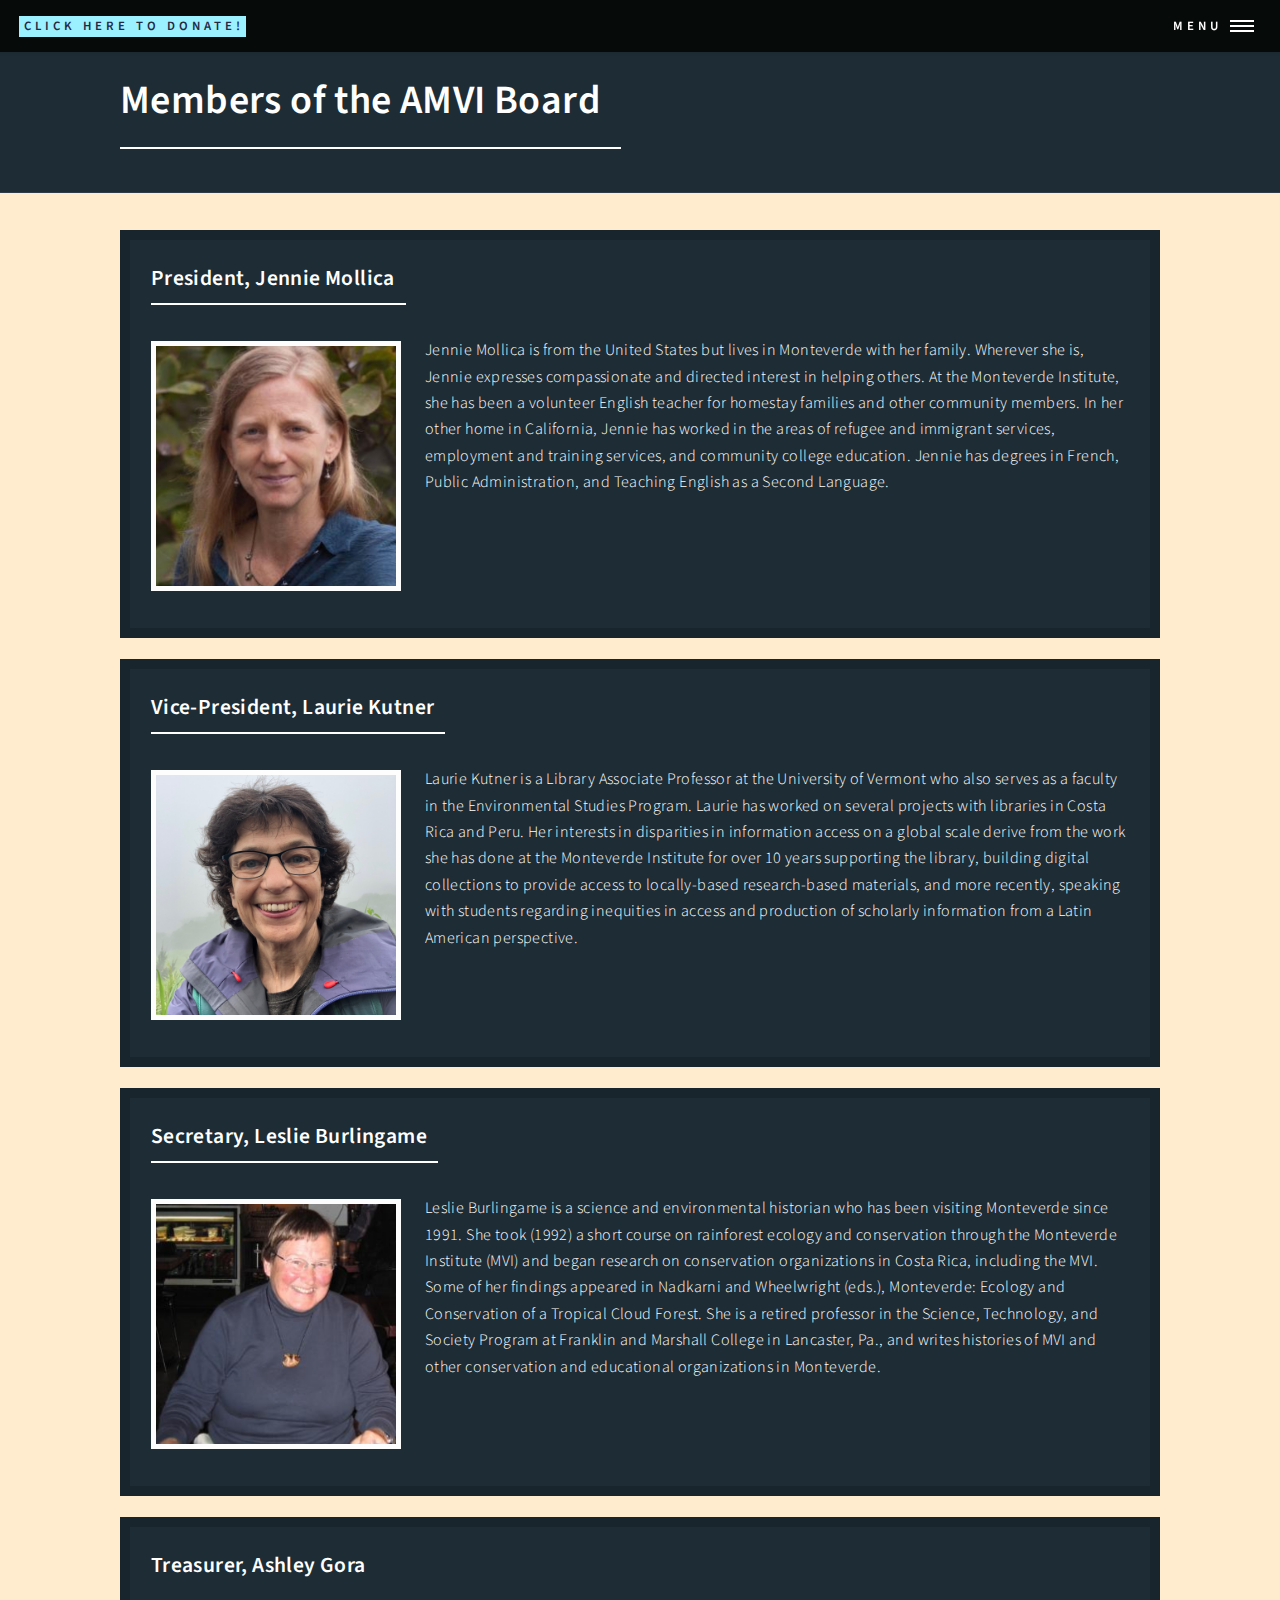
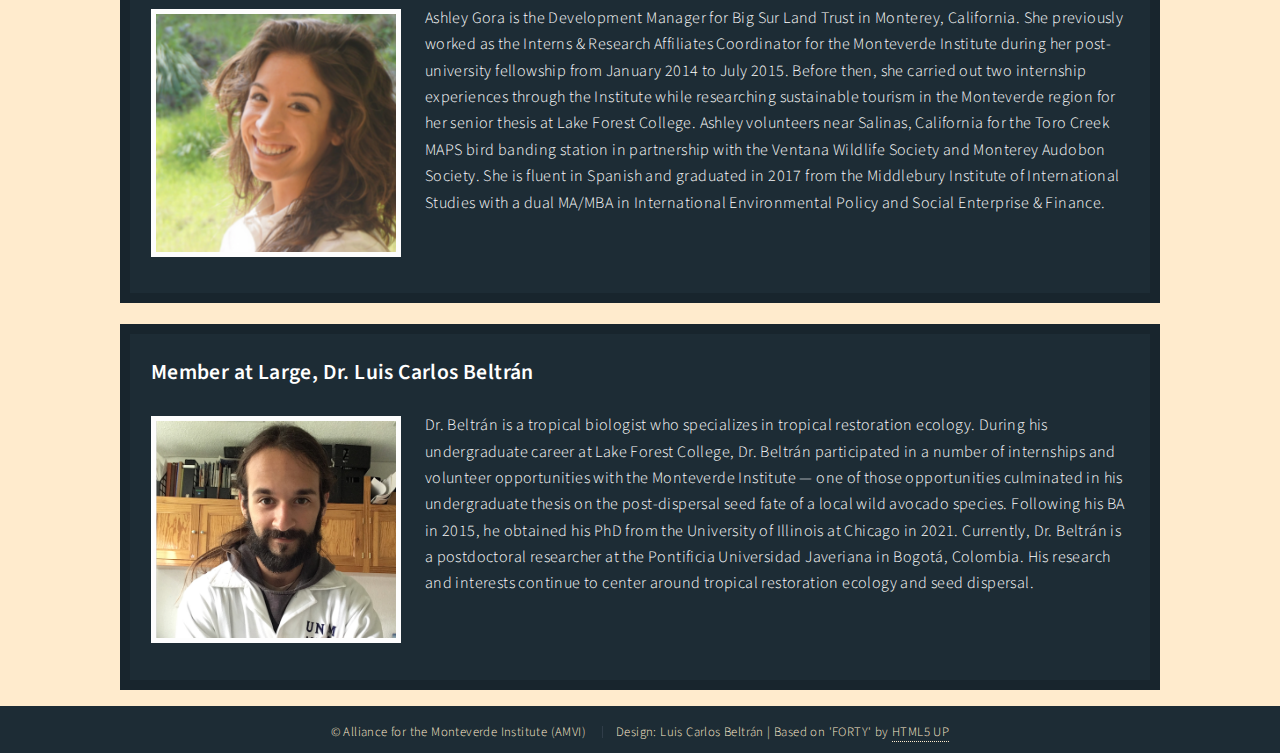
==== commit 82be4973: "Update Board2.html" ====
--- a/Board2.html
+++ b/Board2.html
@@ -62,8 +62,7 @@
                     </header>
                     <p><span class="image left"><img src="images/Jennie.jpeg" alt="" style="border: 5px solid rgb(253, 253, 253); height: auto; max-width: 250px;"/></span> Jennie Mollica is from the United States but lives in Monteverde with her family.
                         Wherever she is, Jennie expresses compassionate and directed interest in helping others. At the Monteverde Institute, she has been a volunteer English teacher for homestay families and other community members. In her other home
-                        in California, Jennie has worked in the areas of refugee and immigrant services, employment and training services, and community college education. Jennie has degrees in French and in Public Administration and is currently working
-                        on a degree in Teaching English as a Second Language.</p>
+                        in California, Jennie has worked in the areas of refugee and immigrant services, employment and training services, and community college education. Jennie has degrees in French, Public Administration, and Teaching English as a Second Language.</p>
                 </div>
                 <div class="testing">
 
